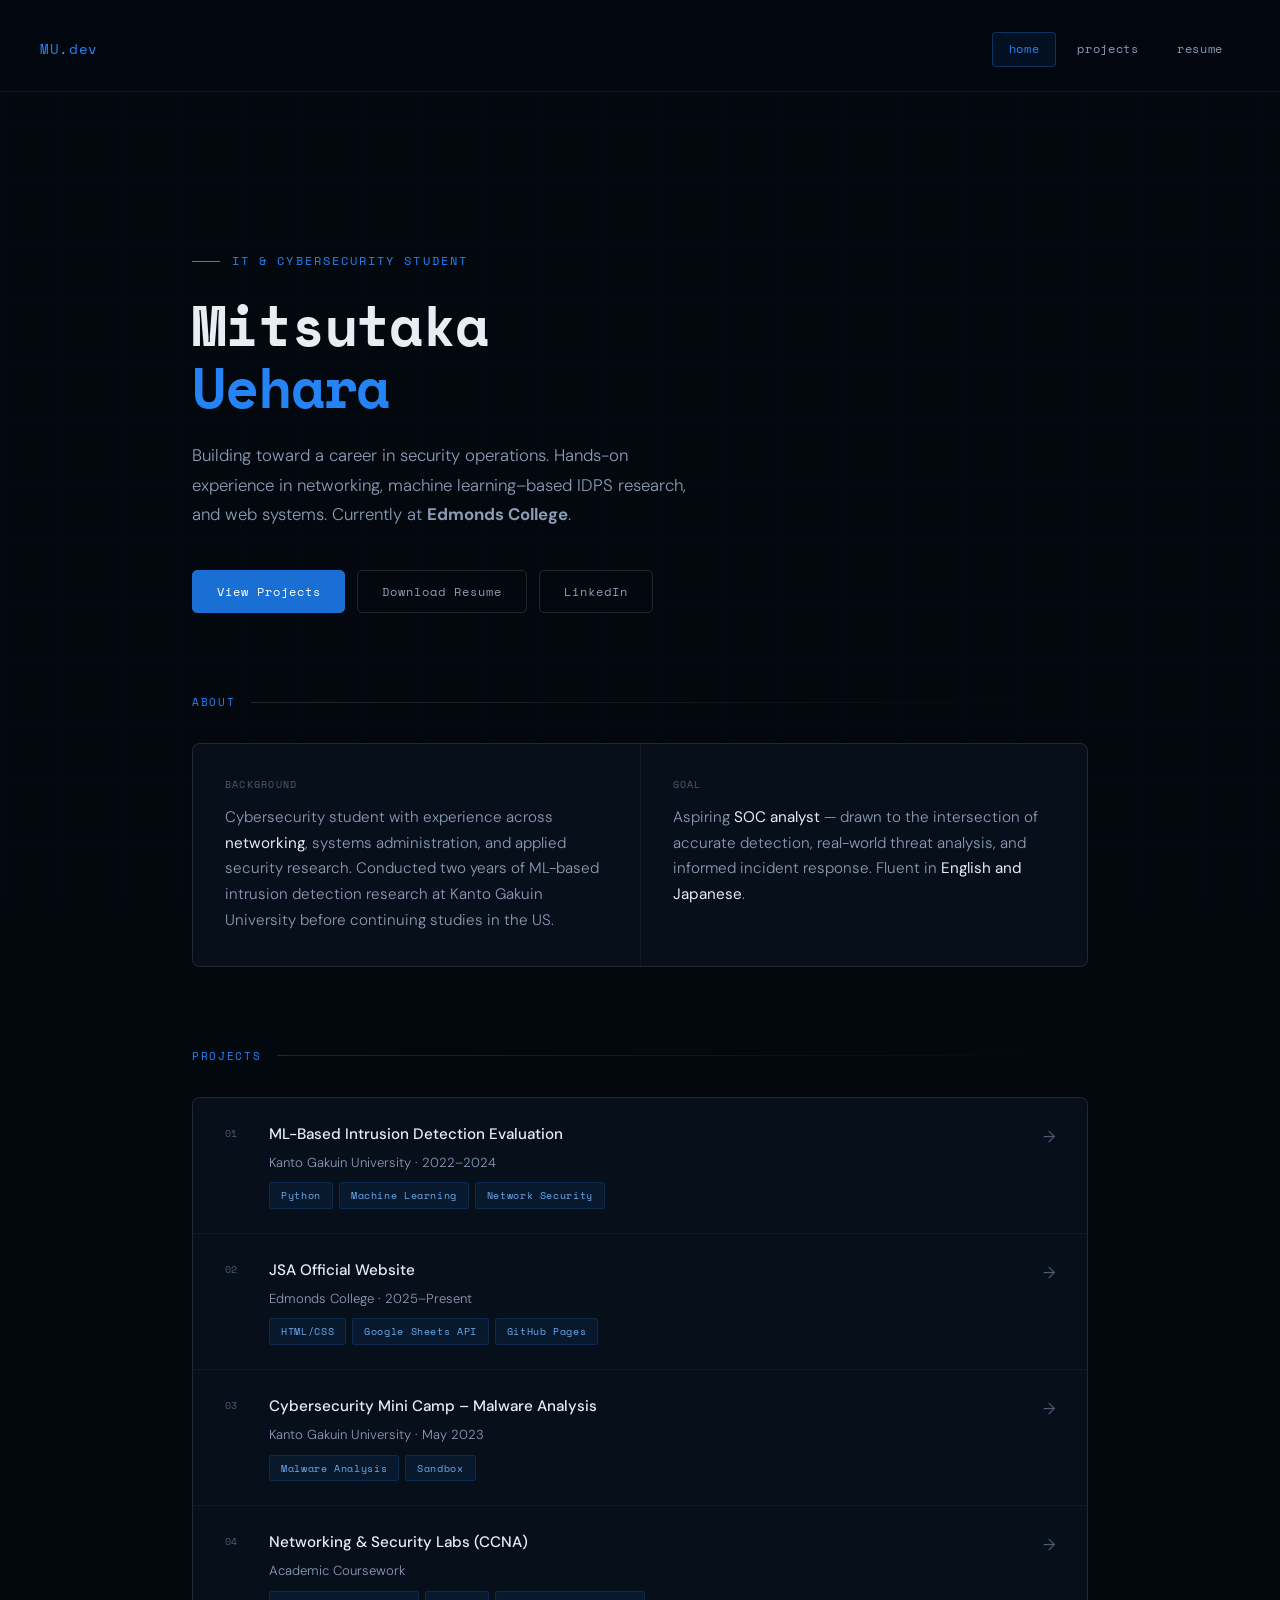
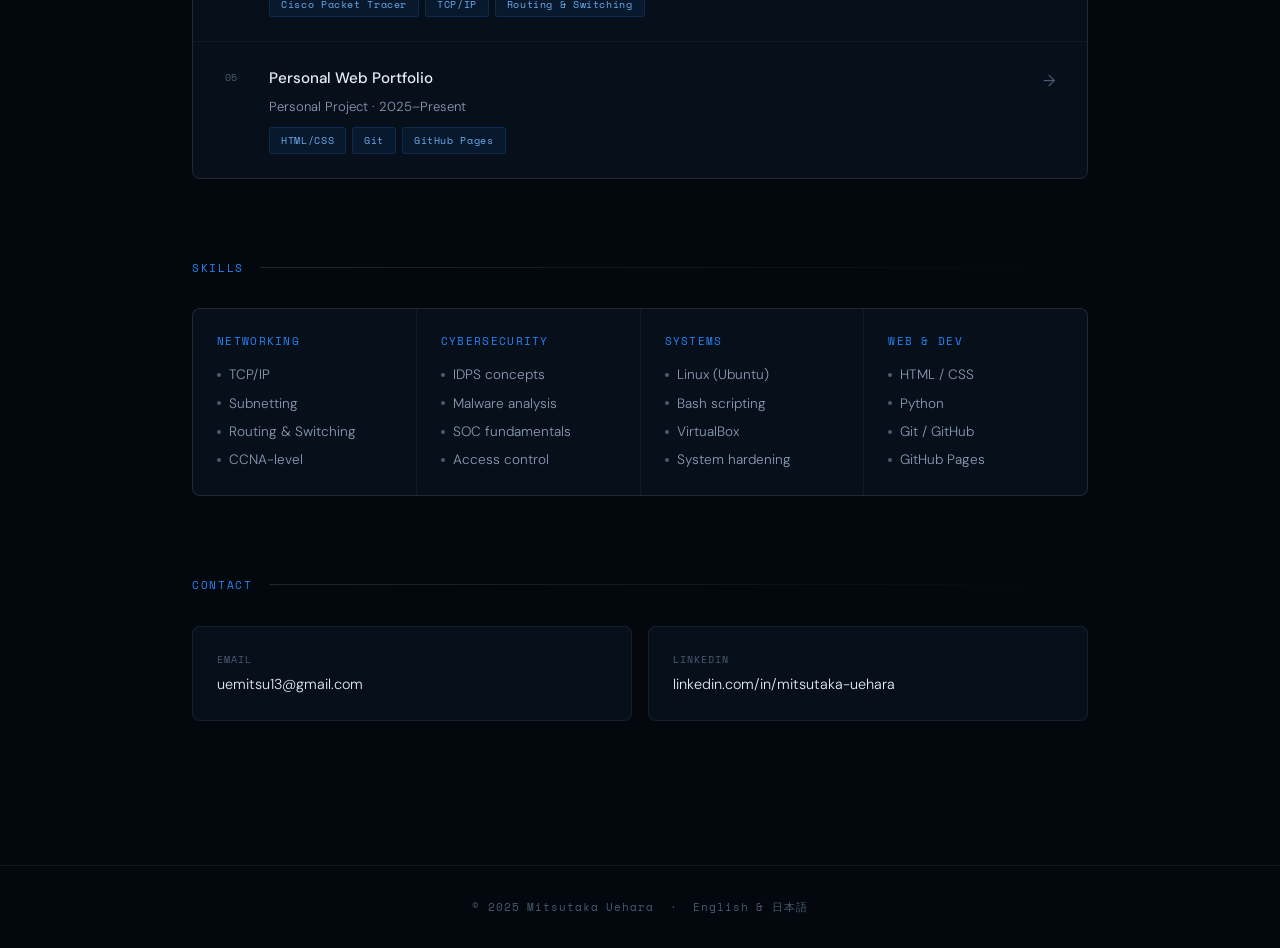
==== index.html @ cb99c844 "Update index.html" ====
<!DOCTYPE html>
<html lang="en">
<head>
  <meta charset="UTF-8" />
  <meta name="viewport" content="width=device-width, initial-scale=1.0" />
  <title>Mitsutaka Uehara | IT & Cybersecurity</title>
  <link rel="stylesheet" href="style.css">
  <style>
    /* ── HERO ── */
    .hero {
      padding: 6rem 0 5rem;
      position: relative;
    }

    .hero-eyebrow {
      font-family: var(--font-mono);
      font-size: 0.72rem;
      color: var(--blue-2);
      letter-spacing: 0.18em;
      text-transform: uppercase;
      margin-bottom: 1.5rem;
      display: flex;
      align-items: center;
      gap: 0.75rem;
    }

    .hero-eyebrow::before {
      content: '';
      display: inline-block;
      width: 28px;
      height: 1px;
      background: var(--blue-2);
    }

    .hero h1 {
      font-family: var(--font-mono);
      font-size: clamp(2.2rem, 5vw, 3.5rem);
      font-weight: 700;
      line-height: 1.1;
      letter-spacing: -0.02em;
      margin-bottom: 1.5rem;
      color: var(--text);
    }

    .hero h1 .accent {
      color: var(--blue-2);
    }

    .hero-desc {
      font-size: 1.05rem;
      font-weight: 300;
      color: var(--text-2);
      max-width: 520px;
      line-height: 1.75;
      margin-bottom: 2.5rem;
    }

    .hero-actions {
      display: flex;
      gap: 0.75rem;
      flex-wrap: wrap;
    }

    .btn {
      display: inline-flex;
      align-items: center;
      gap: 0.5rem;
      padding: 0.7rem 1.5rem;
      border-radius: 5px;
      font-family: var(--font-mono);
      font-size: 0.75rem;
      letter-spacing: 0.08em;
      text-decoration: none;
      transition: all 0.2s;
      cursor: pointer;
    }

    .btn-primary {
      background: var(--blue);
      color: #fff;
      border: 1px solid var(--blue);
    }

    .btn-primary:hover {
      background: var(--blue-2);
      border-color: var(--blue-2);
      color: #fff;
      box-shadow: 0 0 20px var(--blue-glow);
    }

    .btn-outline {
      background: transparent;
      color: var(--text-2);
      border: 1px solid var(--border-2);
    }

    .btn-outline:hover {
      color: var(--text);
      border-color: rgba(255,255,255,0.25);
    }

    /* ── ABOUT ── */
    .about-section {
      margin-bottom: 5rem;
    }

    .about-grid {
      display: grid;
      grid-template-columns: 1fr 1fr;
      gap: 1px;
      background: var(--border);
      border: 1px solid var(--border);
      border-radius: 8px;
      overflow: hidden;
    }

    .about-block {
      background: var(--navy-2);
      padding: 2rem;
    }

    .about-block-label {
      font-family: var(--font-mono);
      font-size: 0.65rem;
      color: var(--text-3);
      letter-spacing: 0.12em;
      text-transform: uppercase;
      margin-bottom: 0.75rem;
    }

    .about-block p {
      font-size: 0.95rem;
      color: var(--text-2);
      line-height: 1.7;
      font-weight: 300;
    }

    .about-block p strong {
      color: var(--text);
      font-weight: 400;
    }

    /* ── PROJECTS ── */
    .projects-section {
      margin-bottom: 5rem;
    }

    .proj-grid {
      display: flex;
      flex-direction: column;
      gap: 1px;
      background: var(--border);
      border: 1px solid var(--border);
      border-radius: 8px;
      overflow: hidden;
    }

    .proj-item {
      display: grid;
      grid-template-columns: auto 1fr auto;
      align-items: start;
      gap: 1.5rem;
      background: var(--navy-2);
      padding: 1.5rem 2rem;
      text-decoration: none;
      transition: background 0.2s;
    }

    .proj-item:hover {
      background: var(--navy-3);
    }

    .proj-num {
      font-family: var(--font-mono);
      font-size: 0.65rem;
      color: var(--text-3);
      padding-top: 3px;
      min-width: 20px;
    }

    .proj-content {}

    .proj-name {
      font-size: 0.95rem;
      font-weight: 500;
      color: var(--text);
      margin-bottom: 0.35rem;
    }

    .proj-sub {
      font-size: 0.82rem;
      color: var(--text-2);
      font-weight: 300;
    }

    .proj-arrow {
      color: var(--text-3);
      font-size: 1rem;
      padding-top: 2px;
      transition: color 0.2s, transform 0.2s;
    }

    .proj-item:hover .proj-arrow {
      color: var(--blue-2);
      transform: translateX(3px);
    }

    .proj-tags {
      display: flex;
      flex-wrap: wrap;
      gap: 0.35rem;
      margin-top: 0.6rem;
    }

    /* ── SKILLS ── */
    .skills-section {
      margin-bottom: 5rem;
    }

    .skills-grid {
      display: grid;
      grid-template-columns: repeat(auto-fit, minmax(200px, 1fr));
      gap: 1px;
      background: var(--border);
      border: 1px solid var(--border);
      border-radius: 8px;
      overflow: hidden;
    }

    .skill-block {
      background: var(--navy-2);
      padding: 1.5rem;
    }

    .skill-block-title {
      font-family: var(--font-mono);
      font-size: 0.68rem;
      color: var(--blue-2);
      letter-spacing: 0.12em;
      text-transform: uppercase;
      margin-bottom: 0.85rem;
    }

    .skill-list {
      list-style: none;
      display: flex;
      flex-direction: column;
      gap: 0.4rem;
    }

    .skill-list li {
      font-size: 0.85rem;
      color: var(--text-2);
      font-weight: 300;
      display: flex;
      align-items: center;
      gap: 0.5rem;
    }

    .skill-list li::before {
      content: '';
      width: 4px;
      height: 4px;
      border-radius: 50%;
      background: var(--text-3);
      flex-shrink: 0;
    }

    /* ── CONTACT ── */
    .contact-section {
      margin-bottom: 3rem;
    }

    .contact-grid {
      display: grid;
      grid-template-columns: 1fr 1fr;
      gap: 1rem;
    }

    .contact-card {
      background: var(--navy-2);
      border: 1px solid var(--border);
      border-radius: 8px;
      padding: 1.5rem;
      text-decoration: none;
      display: flex;
      flex-direction: column;
      gap: 0.35rem;
      transition: border-color 0.2s, background 0.2s;
    }

    .contact-card:hover {
      border-color: rgba(36,131,245,0.3);
      background: var(--navy-3);
    }

    .contact-card-label {
      font-family: var(--font-mono);
      font-size: 0.65rem;
      color: var(--text-3);
      letter-spacing: 0.1em;
      text-transform: uppercase;
    }

    .contact-card-value {
      font-size: 0.9rem;
      color: var(--text);
      font-weight: 300;
    }

    /* ── RESPONSIVE ── */
    @media (max-width: 640px) {
      header {
        padding: 1.25rem 1.25rem;
      }
      nav a {
        padding: 0.4rem 0.6rem;
      }
      main {
        padding: 3rem 1.25rem 5rem;
      }
      .about-grid {
        grid-template-columns: 1fr;
      }
      .contact-grid {
        grid-template-columns: 1fr;
      }
      .hero h1 {
        font-size: 2rem;
      }
    }
  </style>
</head>
<body>

<header>
  <div class="header-logo">MU<span>.</span>dev</div>
  <nav>
    <a href="/" class="active">home</a>
    <a href="/portfolio/">projects</a>
    <a href="Mitsutaka_Uehara_resume.pdf" target="_blank">resume</a>
  </nav>
</header>

<main>

  <!-- HERO -->
  <section class="hero">
    <div class="hero-eyebrow">IT &amp; Cybersecurity Student</div>
    <h1>Mitsutaka<br><span class="accent">Uehara</span></h1>
    <p class="hero-desc">
      Building toward a career in security operations. Hands-on experience
      in networking, machine learning–based IDPS research, and web systems.
      Currently at <strong>Edmonds College</strong>.
    </p>
    <div class="hero-actions">
      <a class="btn btn-primary" href="/portfolio/">View Projects</a>
      <a class="btn btn-outline" href="Mitsutaka_Uehara_resume.pdf" target="_blank">Download Resume</a>
      <a class="btn btn-outline" href="https://www.linkedin.com/in/mitsutaka-uehara" target="_blank">LinkedIn</a>
    </div>
  </section>

  <!-- ABOUT -->
  <section class="about-section">
    <div class="section-header">
      <h2>About</h2>
    </div>
    <div class="about-grid">
      <div class="about-block">
        <div class="about-block-label">Background</div>
        <p>
          Cybersecurity student with experience across <strong>networking</strong>,
          systems administration, and applied security research. Conducted two years
          of ML-based intrusion detection research at Kanto Gakuin University before
          continuing studies in the US.
        </p>
      </div>
      <div class="about-block">
        <div class="about-block-label">Goal</div>
        <p>
          Aspiring <strong>SOC analyst</strong> — drawn to the intersection of accurate
          detection, real-world threat analysis, and informed incident response.
          Fluent in <strong>English and Japanese</strong>.
        </p>
      </div>
    </div>
  </section>

  <!-- PROJECTS -->
  <section class="projects-section">
    <div class="section-header">
      <h2>Projects</h2>
    </div>
    <div class="proj-grid">
      <a class="proj-item" href="/portfolio/#idps">
        <span class="proj-num">01</span>
        <div class="proj-content">
          <div class="proj-name">ML-Based Intrusion Detection Evaluation</div>
          <div class="proj-sub">Kanto Gakuin University · 2022–2024</div>
          <div class="proj-tags">
            <span class="tag">Python</span>
            <span class="tag">Machine Learning</span>
            <span class="tag">Network Security</span>
          </div>
        </div>
        <span class="proj-arrow">→</span>
      </a>
      <a class="proj-item" href="/portfolio/#jsa">
        <span class="proj-num">02</span>
        <div class="proj-content">
          <div class="proj-name">JSA Official Website</div>
          <div class="proj-sub">Edmonds College · 2025–Present</div>
          <div class="proj-tags">
            <span class="tag">HTML/CSS</span>
            <span class="tag">Google Sheets API</span>
            <span class="tag">GitHub Pages</span>
          </div>
        </div>
        <span class="proj-arrow">→</span>
      </a>
      <a class="proj-item" href="/portfolio/#malware">
        <span class="proj-num">03</span>
        <div class="proj-content">
          <div class="proj-name">Cybersecurity Mini Camp – Malware Analysis</div>
          <div class="proj-sub">Kanto Gakuin University · May 2023</div>
          <div class="proj-tags">
            <span class="tag">Malware Analysis</span>
            <span class="tag">Sandbox</span>
          </div>
        </div>
        <span class="proj-arrow">→</span>
      </a>
      <a class="proj-item" href="/portfolio/#ccna">
        <span class="proj-num">04</span>
        <div class="proj-content">
          <div class="proj-name">Networking & Security Labs (CCNA)</div>
          <div class="proj-sub">Academic Coursework</div>
          <div class="proj-tags">
            <span class="tag">Cisco Packet Tracer</span>
            <span class="tag">TCP/IP</span>
            <span class="tag">Routing & Switching</span>
          </div>
        </div>
        <span class="proj-arrow">→</span>
      </a>
      <a class="proj-item" href="/portfolio/#portfolio">
        <span class="proj-num">05</span>
        <div class="proj-content">
          <div class="proj-name">Personal Web Portfolio</div>
          <div class="proj-sub">Personal Project · 2025–Present</div>
          <div class="proj-tags">
            <span class="tag">HTML/CSS</span>
            <span class="tag">Git</span>
            <span class="tag">GitHub Pages</span>
          </div>
        </div>
        <span class="proj-arrow">→</span>
      </a>
    </div>
  </section>

  <!-- SKILLS -->
  <section class="skills-section">
    <div class="section-header">
      <h2>Skills</h2>
    </div>
    <div class="skills-grid">
      <div class="skill-block">
        <div class="skill-block-title">Networking</div>
        <ul class="skill-list">
          <li>TCP/IP</li>
          <li>Subnetting</li>
          <li>Routing & Switching</li>
          <li>CCNA-level</li>
        </ul>
      </div>
      <div class="skill-block">
        <div class="skill-block-title">Cybersecurity</div>
        <ul class="skill-list">
          <li>IDPS concepts</li>
          <li>Malware analysis</li>
          <li>SOC fundamentals</li>
          <li>Access control</li>
        </ul>
      </div>
      <div class="skill-block">
        <div class="skill-block-title">Systems</div>
        <ul class="skill-list">
          <li>Linux (Ubuntu)</li>
          <li>Bash scripting</li>
          <li>VirtualBox</li>
          <li>System hardening</li>
        </ul>
      </div>
      <div class="skill-block">
        <div class="skill-block-title">Web & Dev</div>
        <ul class="skill-list">
          <li>HTML / CSS</li>
          <li>Python</li>
          <li>Git / GitHub</li>
          <li>GitHub Pages</li>
        </ul>
      </div>
    </div>
  </section>

  <!-- CONTACT -->
  <section class="contact-section">
    <div class="section-header">
      <h2>Contact</h2>
    </div>
    <div class="contact-grid">
      <a class="contact-card" href="mailto:uemitsu13@gmail.com">
        <span class="contact-card-label">Email</span>
        <span class="contact-card-value">uemitsu13@gmail.com</span>
      </a>
      <a class="contact-card" href="https://www.linkedin.com/in/mitsutaka-uehara" target="_blank">
        <span class="contact-card-label">LinkedIn</span>
        <span class="contact-card-value">linkedin.com/in/mitsutaka-uehara</span>
      </a>
    </div>
  </section>

</main>

<footer>
  <p>© 2025 Mitsutaka Uehara &nbsp;·&nbsp; English &amp; 日本語</p>
</footer>

</body>
</html>
---- style.css ----
@import url('https://fonts.googleapis.com/css2?family=Space+Mono:ital,wght@0,400;0,700;1,400&family=DM+Sans:ital,opsz,wght@0,9..40,300;0,9..40,400;0,9..40,500;1,9..40,300&display=swap');

*, *::before, *::after {
  box-sizing: border-box;
  margin: 0;
  padding: 0;
}

:root {
  --navy:    #03080F;
  --navy-2:  #070F1A;
  --navy-3:  #0C1724;
  --blue:    #1A6FD4;
  --blue-2:  #2483F5;
  --blue-glow: rgba(26, 111, 212, 0.25);
  --cyan:    #00C7FF;
  --text:    #E8EDF4;
  --text-2:  #8B9CB5;
  --text-3:  #4A5A70;
  --border:  rgba(255,255,255,0.07);
  --border-2:rgba(255,255,255,0.12);
  --font-mono: 'Space Mono', monospace;
  --font-body: 'DM Sans', sans-serif;
}

html {
  scroll-behavior: smooth;
}

body {
  font-family: var(--font-body);
  background-color: var(--navy);
  color: var(--text);
  line-height: 1.6;
  min-height: 100vh;
  overflow-x: hidden;
}

/* Grid overlay */
body::before {
  content: '';
  position: fixed;
  inset: 0;
  background-image:
    linear-gradient(rgba(26,111,212,0.03) 1px, transparent 1px),
    linear-gradient(90deg, rgba(26,111,212,0.03) 1px, transparent 1px);
  background-size: 60px 60px;
  pointer-events: none;
  z-index: 0;
}

/* ──────────────── HEADER ──────────────── */

header {
  position: relative;
  z-index: 1;
  padding: 2rem 2.5rem 1.5rem;
  display: flex;
  align-items: center;
  justify-content: space-between;
  border-bottom: 1px solid var(--border);
  background: rgba(3,8,15,0.8);
  backdrop-filter: blur(12px);
  -webkit-backdrop-filter: blur(12px);
  position: sticky;
  top: 0;
}

.header-logo {
  font-family: var(--font-mono);
  font-size: 0.85rem;
  color: var(--blue-2);
  letter-spacing: 0.05em;
}

.header-logo span {
  color: var(--text-2);
}

nav {
  display: flex;
  gap: 0.25rem;
}

nav a {
  font-family: var(--font-mono);
  font-size: 0.72rem;
  color: var(--text-2);
  text-decoration: none;
  padding: 0.45rem 1rem;
  border-radius: 4px;
  border: 1px solid transparent;
  letter-spacing: 0.06em;
  transition: all 0.2s;
}

nav a:hover {
  color: var(--text);
  border-color: var(--border-2);
  background: rgba(255,255,255,0.04);
}

nav a.active {
  color: var(--blue-2);
  border-color: rgba(36,131,245,0.3);
  background: rgba(36,131,245,0.08);
}

/* ──────────────── MAIN ──────────────── */

main {
  position: relative;
  z-index: 1;
  max-width: 960px;
  margin: 0 auto;
  padding: 4rem 2rem 6rem;
}

/* ──────────────── SECTION HEADERS ──────────────── */

.section-header {
  display: flex;
  align-items: center;
  gap: 1rem;
  margin-bottom: 2rem;
}

.section-header h2 {
  font-family: var(--font-mono);
  font-size: 0.7rem;
  font-weight: 400;
  color: var(--blue-2);
  letter-spacing: 0.15em;
  text-transform: uppercase;
}

.section-header::after {
  content: '';
  flex: 1;
  height: 1px;
  background: linear-gradient(90deg, var(--border-2), transparent);
}

/* ──────────────── CARDS ──────────────── */

.card {
  background: var(--navy-2);
  border: 1px solid var(--border);
  border-radius: 8px;
  padding: 1.75rem;
  transition: border-color 0.25s, background 0.25s;
}

.card:hover {
  border-color: var(--border-2);
  background: var(--navy-3);
}

/* ──────────────── TAGS / BADGES ──────────────── */

.tags {
  display: flex;
  flex-wrap: wrap;
  gap: 0.4rem;
  margin-top: 1rem;
}

.tag {
  font-family: var(--font-mono);
  font-size: 0.65rem;
  letter-spacing: 0.06em;
  padding: 0.25rem 0.7rem;
  border-radius: 3px;
  background: rgba(26,111,212,0.1);
  border: 1px solid rgba(26,111,212,0.2);
  color: #6AACEE;
}

/* ──────────────── LINKS ──────────────── */

a {
  color: var(--blue-2);
  text-decoration: none;
  transition: color 0.2s;
}

a:hover {
  color: var(--cyan);
}

/* ──────────────── FOOTER ──────────────── */

footer {
  position: relative;
  z-index: 1;
  text-align: center;
  padding: 2rem;
  border-top: 1px solid var(--border);
  font-family: var(--font-mono);
  font-size: 0.7rem;
  color: var(--text-3);
  letter-spacing: 0.08em;
}
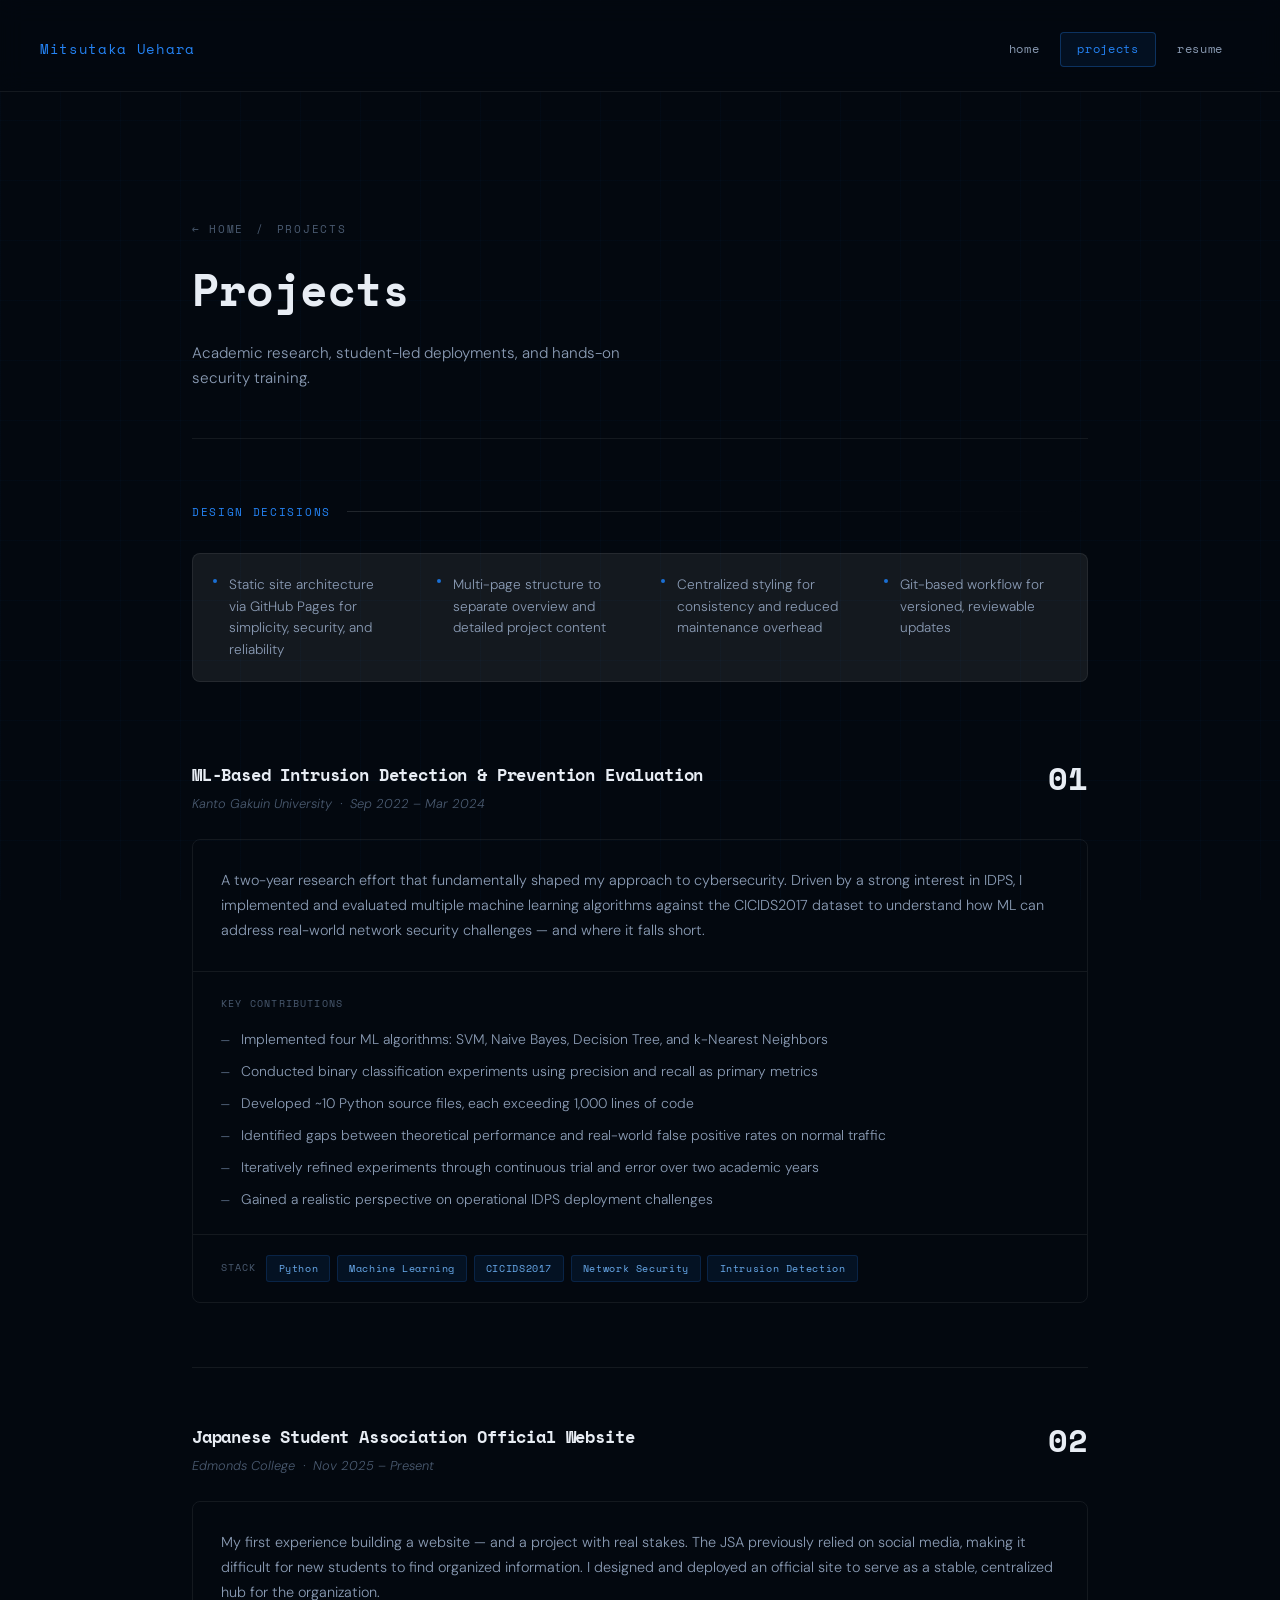
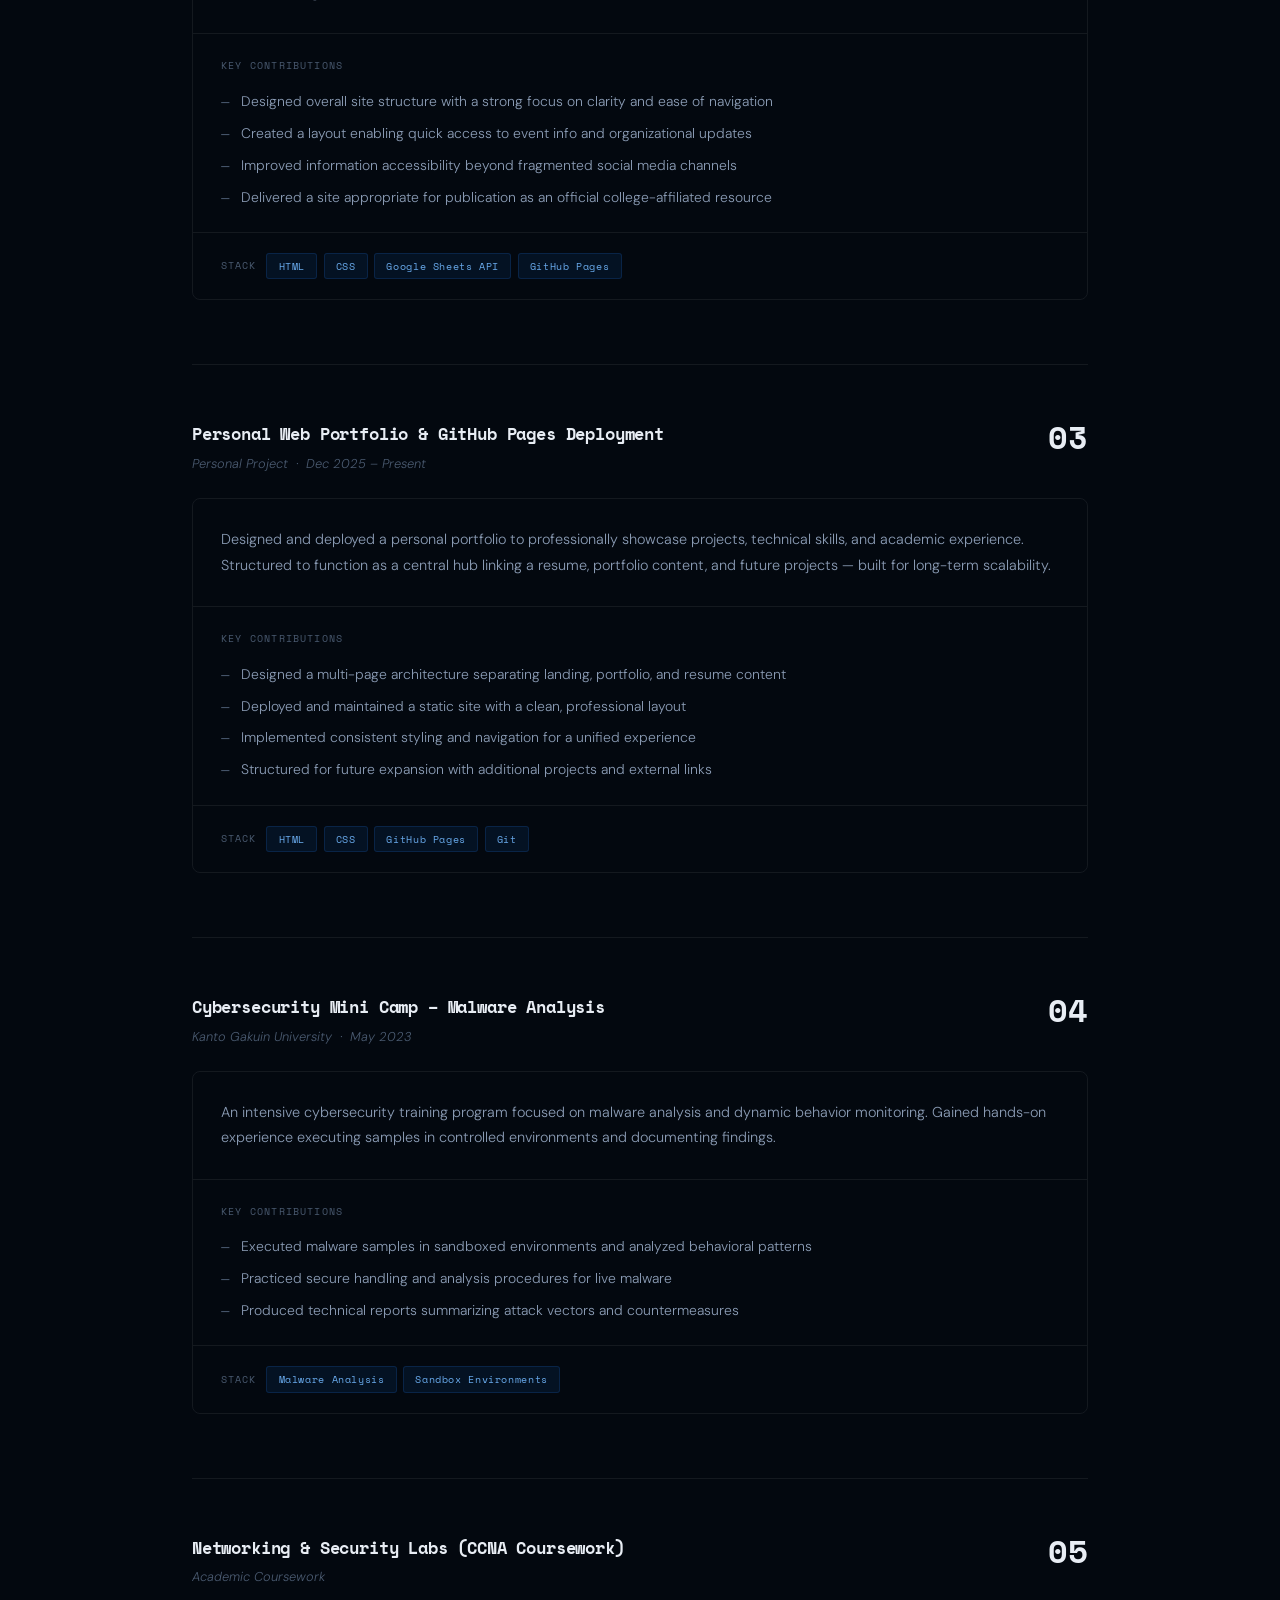
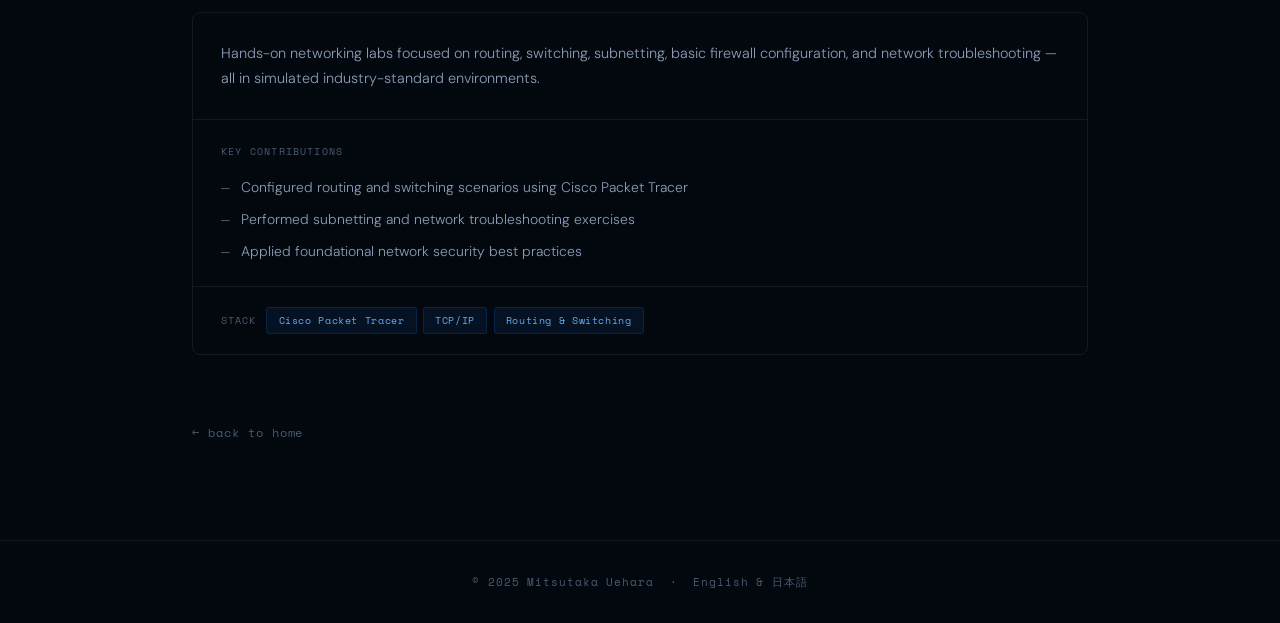
==== commit 3e34c678: "Update index.html for project and styling changes" ====
--- a/index.html
+++ b/index.html
@@ -3,221 +3,39 @@
 <head>
   <meta charset="UTF-8" />
   <meta name="viewport" content="width=device-width, initial-scale=1.0" />
-  <title>Mitsutaka Uehara | IT & Cybersecurity</title>
+  <title>Projects | Mitsutaka Uehara</title>
   <link rel="stylesheet" href="style.css">
   <style>
-    /* ── HERO ── */
-    .hero {
-      padding: 6rem 0 5rem;
-      position: relative;
-    }
-
-    .hero-eyebrow {
-      font-family: var(--font-mono);
-      font-size: 0.72rem;
-      color: var(--blue-2);
-      letter-spacing: 0.18em;
+    .page-header {
+      padding: 4rem 0 3rem;
+      border-bottom: 1px solid var(--border);
+      margin-bottom: 4rem;
+    }
+    .page-header-eyebrow {
+      font-family: var(--font-mono);
+      font-size: 0.7rem;
+      color: var(--text-3);
+      letter-spacing: 0.15em;
       text-transform: uppercase;
-      margin-bottom: 1.5rem;
+      margin-bottom: 1rem;
       display: flex;
       align-items: center;
       gap: 0.75rem;
     }
-
-    .hero-eyebrow::before {
-      content: '';
-      display: inline-block;
-      width: 28px;
-      height: 1px;
-      background: var(--blue-2);
-    }
-
-    .hero h1 {
-      font-family: var(--font-mono);
-      font-size: clamp(2.2rem, 5vw, 3.5rem);
+    .page-header-eyebrow a { color: var(--text-3); text-decoration: none; transition: color 0.2s; }
+    .page-header-eyebrow a:hover { color: var(--blue); }
+    .page-header h1 {
+      font-family: var(--font-mono);
+      font-size: clamp(1.8rem, 4vw, 2.8rem);
       font-weight: 700;
-      line-height: 1.1;
+      color: var(--text);
       letter-spacing: -0.02em;
-      margin-bottom: 1.5rem;
-      color: var(--text);
-    }
-
-    .hero h1 .accent {
-      color: var(--blue-2);
-    }
-
-    .hero-desc {
-      font-size: 1.05rem;
-      font-weight: 300;
-      color: var(--text-2);
-      max-width: 520px;
-      line-height: 1.75;
-      margin-bottom: 2.5rem;
-    }
-
-    .hero-actions {
-      display: flex;
-      gap: 0.75rem;
-      flex-wrap: wrap;
-    }
-
-    .btn {
-      display: inline-flex;
-      align-items: center;
-      gap: 0.5rem;
-      padding: 0.7rem 1.5rem;
-      border-radius: 5px;
-      font-family: var(--font-mono);
-      font-size: 0.75rem;
-      letter-spacing: 0.08em;
-      text-decoration: none;
-      transition: all 0.2s;
-      cursor: pointer;
-    }
-
-    .btn-primary {
-      background: var(--blue);
-      color: #fff;
-      border: 1px solid var(--blue);
-    }
-
-    .btn-primary:hover {
-      background: var(--blue-2);
-      border-color: var(--blue-2);
-      color: #fff;
-      box-shadow: 0 0 20px var(--blue-glow);
-    }
-
-    .btn-outline {
-      background: transparent;
-      color: var(--text-2);
-      border: 1px solid var(--border-2);
-    }
-
-    .btn-outline:hover {
-      color: var(--text);
-      border-color: rgba(255,255,255,0.25);
-    }
-
-    /* ── ABOUT ── */
-    .about-section {
-      margin-bottom: 5rem;
-    }
-
-    .about-grid {
-      display: grid;
-      grid-template-columns: 1fr 1fr;
-      gap: 1px;
-      background: var(--border);
-      border: 1px solid var(--border);
-      border-radius: 8px;
-      overflow: hidden;
-    }
-
-    .about-block {
-      background: var(--navy-2);
-      padding: 2rem;
-    }
-
-    .about-block-label {
-      font-family: var(--font-mono);
-      font-size: 0.65rem;
-      color: var(--text-3);
-      letter-spacing: 0.12em;
-      text-transform: uppercase;
-      margin-bottom: 0.75rem;
-    }
-
-    .about-block p {
-      font-size: 0.95rem;
-      color: var(--text-2);
-      line-height: 1.7;
-      font-weight: 300;
-    }
-
-    .about-block p strong {
-      color: var(--text);
-      font-weight: 400;
-    }
-
-    /* ── PROJECTS ── */
-    .projects-section {
-      margin-bottom: 5rem;
-    }
-
-    .proj-grid {
-      display: flex;
-      flex-direction: column;
-      gap: 1px;
-      background: var(--border);
-      border: 1px solid var(--border);
-      border-radius: 8px;
-      overflow: hidden;
-    }
-
-    .proj-item {
-      display: grid;
-      grid-template-columns: auto 1fr auto;
-      align-items: start;
-      gap: 1.5rem;
-      background: var(--navy-2);
-      padding: 1.5rem 2rem;
-      text-decoration: none;
-      transition: background 0.2s;
-    }
-
-    .proj-item:hover {
-      background: var(--navy-3);
-    }
-
-    .proj-num {
-      font-family: var(--font-mono);
-      font-size: 0.65rem;
-      color: var(--text-3);
-      padding-top: 3px;
-      min-width: 20px;
-    }
-
-    .proj-content {}
-
-    .proj-name {
-      font-size: 0.95rem;
-      font-weight: 500;
-      color: var(--text);
-      margin-bottom: 0.35rem;
-    }
-
-    .proj-sub {
-      font-size: 0.82rem;
-      color: var(--text-2);
-      font-weight: 300;
-    }
-
-    .proj-arrow {
-      color: var(--text-3);
-      font-size: 1rem;
-      padding-top: 2px;
-      transition: color 0.2s, transform 0.2s;
-    }
-
-    .proj-item:hover .proj-arrow {
-      color: var(--blue-2);
-      transform: translateX(3px);
-    }
-
-    .proj-tags {
-      display: flex;
-      flex-wrap: wrap;
-      gap: 0.35rem;
-      margin-top: 0.6rem;
-    }
-
-    /* ── SKILLS ── */
-    .skills-section {
-      margin-bottom: 5rem;
-    }
-
-    .skills-grid {
+      margin-bottom: 1rem;
+    }
+    .page-header p { font-size: 0.95rem; color: var(--text-2); font-weight: 300; max-width: 480px; }
+
+    .decisions-section { margin-bottom: 5rem; }
+    .decisions-list {
       display: grid;
       grid-template-columns: repeat(auto-fit, minmax(200px, 1fr));
       gap: 1px;
@@ -226,300 +44,330 @@
       border-radius: 8px;
       overflow: hidden;
     }
-
-    .skill-block {
-      background: var(--navy-2);
-      padding: 1.5rem;
-    }
-
-    .skill-block-title {
-      font-family: var(--font-mono);
-      font-size: 0.68rem;
-      color: var(--blue-2);
-      letter-spacing: 0.12em;
-      text-transform: uppercase;
-      margin-bottom: 0.85rem;
-    }
-
-    .skill-list {
-      list-style: none;
-      display: flex;
-      flex-direction: column;
-      gap: 0.4rem;
-    }
-
-    .skill-list li {
+    .decision-item {
+      background: var(--white);
+      padding: 1.25rem 1.5rem 1.25rem 2.25rem;
       font-size: 0.85rem;
       color: var(--text-2);
       font-weight: 300;
+      line-height: 1.6;
+      position: relative;
+    }
+    .decision-item::before {
+      content: '';
+      position: absolute;
+      left: 1.25rem; top: 1.55rem;
+      width: 4px; height: 4px;
+      border-radius: 50%;
+      background: var(--blue);
+    }
+
+    .project-entry { margin-bottom: 4rem; scroll-margin-top: 80px; }
+    .proj-entry-header {
+      display: grid;
+      grid-template-columns: 1fr auto;
+      align-items: start;
+      gap: 1rem;
+      margin-bottom: 1.5rem;
+    }
+    .proj-entry-title {
+      font-family: var(--font-mono);
+      font-size: 1.05rem;
+      font-weight: 700;
+      color: var(--text);
+      margin-bottom: 0.35rem;
+      letter-spacing: -0.01em;
+    }
+    .proj-entry-meta { font-size: 0.8rem; color: var(--text-3); font-weight: 300; font-style: italic; }
+    .proj-entry-num {
+      font-family: var(--font-mono);
+      font-size: 2rem;
+      font-weight: 700;
+      color: var(--bg-2);
+      line-height: 1;
+      user-select: none;
+    }
+    .proj-entry-body {
+      background: var(--white);
+      border: 1px solid var(--border);
+      border-radius: 8px;
+      overflow: hidden;
+    }
+    .proj-entry-intro {
+      padding: 1.75rem;
+      border-bottom: 1px solid var(--border);
+    }
+    .proj-entry-intro p { font-size: 0.9rem; color: var(--text-2); font-weight: 300; line-height: 1.75; }
+    .proj-highlights {
+      padding: 1.5rem 1.75rem;
+      border-bottom: 1px solid var(--border);
+    }
+    .proj-highlights-label {
+      font-family: var(--font-mono);
+      font-size: 0.62rem;
+      color: var(--text-3);
+      letter-spacing: 0.12em;
+      text-transform: uppercase;
+      margin-bottom: 1rem;
+    }
+    .highlights-list { list-style: none; display: flex; flex-direction: column; gap: 0.6rem; }
+    .highlights-list li {
+      font-size: 0.87rem;
+      color: var(--text-2);
+      font-weight: 300;
+      line-height: 1.6;
+      padding-left: 1.25rem;
+      position: relative;
+    }
+    .highlights-list li::before {
+      content: '—';
+      position: absolute;
+      left: 0;
+      color: var(--text-3);
+      font-family: var(--font-mono);
+    }
+    .proj-footer {
+      padding: 1.25rem 1.75rem;
       display: flex;
       align-items: center;
-      gap: 0.5rem;
-    }
-
-    .skill-list li::before {
-      content: '';
-      width: 4px;
-      height: 4px;
-      border-radius: 50%;
-      background: var(--text-3);
-      flex-shrink: 0;
-    }
-
-    /* ── CONTACT ── */
-    .contact-section {
-      margin-bottom: 3rem;
-    }
-
-    .contact-grid {
-      display: grid;
-      grid-template-columns: 1fr 1fr;
-      gap: 1rem;
-    }
-
-    .contact-card {
-      background: var(--navy-2);
-      border: 1px solid var(--border);
-      border-radius: 8px;
-      padding: 1.5rem;
-      text-decoration: none;
-      display: flex;
-      flex-direction: column;
-      gap: 0.35rem;
-      transition: border-color 0.2s, background 0.2s;
-    }
-
-    .contact-card:hover {
-      border-color: rgba(36,131,245,0.3);
-      background: var(--navy-3);
-    }
-
-    .contact-card-label {
-      font-family: var(--font-mono);
-      font-size: 0.65rem;
+      flex-wrap: wrap;
+      gap: 0.75rem;
+    }
+    .proj-footer-label {
+      font-family: var(--font-mono);
+      font-size: 0.62rem;
       color: var(--text-3);
       letter-spacing: 0.1em;
       text-transform: uppercase;
-    }
-
-    .contact-card-value {
-      font-size: 0.9rem;
-      color: var(--text);
-      font-weight: 300;
-    }
-
-    /* ── RESPONSIVE ── */
+      margin-right: 0.25rem;
+    }
+    .proj-footer-tech { display: flex; flex-wrap: wrap; gap: 0.4rem; align-items: center; }
+    .divider { border: none; border-top: 1px solid var(--border); margin: 3.5rem 0; }
+    .back-link {
+      font-family: var(--font-mono);
+      font-size: 0.75rem;
+      color: var(--text-3);
+      text-decoration: none;
+      letter-spacing: 0.08em;
+      transition: color 0.2s;
+    }
+    .back-link:hover { color: var(--blue); }
+
     @media (max-width: 640px) {
-      header {
-        padding: 1.25rem 1.25rem;
-      }
-      nav a {
-        padding: 0.4rem 0.6rem;
-      }
-      main {
-        padding: 3rem 1.25rem 5rem;
-      }
-      .about-grid {
-        grid-template-columns: 1fr;
-      }
-      .contact-grid {
-        grid-template-columns: 1fr;
-      }
-      .hero h1 {
-        font-size: 2rem;
-      }
+      header { padding: 1.25rem; }
+      main { padding: 3rem 1.25rem 5rem; }
+      .proj-entry-header { grid-template-columns: 1fr; }
+      .proj-entry-num { display: none; }
     }
   </style>
 </head>
 <body>
 
 <header>
-  <div class="header-logo">MU<span>.</span>dev</div>
+  <div class="header-logo">Mitsutaka Uehara</div>
   <nav>
-    <a href="/" class="active">home</a>
-    <a href="/portfolio/">projects</a>
+    <a href="/">home</a>
+    <a href="/portfolio/" class="active">projects</a>
     <a href="Mitsutaka_Uehara_resume.pdf" target="_blank">resume</a>
   </nav>
 </header>
 
 <main>
 
-  <!-- HERO -->
-  <section class="hero">
-    <div class="hero-eyebrow">IT &amp; Cybersecurity Student</div>
-    <h1>Mitsutaka<br><span class="accent">Uehara</span></h1>
-    <p class="hero-desc">
-      Building toward a career in security operations. Hands-on experience
-      in networking, machine learning–based IDPS research, and web systems.
-      Currently at <strong>Edmonds College</strong>.
-    </p>
-    <div class="hero-actions">
-      <a class="btn btn-primary" href="/portfolio/">View Projects</a>
-      <a class="btn btn-outline" href="Mitsutaka_Uehara_resume.pdf" target="_blank">Download Resume</a>
-      <a class="btn btn-outline" href="https://www.linkedin.com/in/mitsutaka-uehara" target="_blank">LinkedIn</a>
+  <div class="page-header">
+    <div class="page-header-eyebrow">
+      <a href="/">← home</a>
+      <span>/</span>
+      <span>projects</span>
+    </div>
+    <h1>Projects</h1>
+    <p>Academic research, student-led deployments, and hands-on security training.</p>
+  </div>
+
+  <section class="decisions-section">
+    <div class="section-header"><h2>Design Decisions</h2></div>
+    <div class="decisions-list">
+      <div class="decision-item">Static site architecture via GitHub Pages for simplicity, security, and reliability</div>
+      <div class="decision-item">Multi-page structure to separate overview and detailed project content</div>
+      <div class="decision-item">Centralized styling for consistency and reduced maintenance overhead</div>
+      <div class="decision-item">Git-based workflow for versioned, reviewable updates</div>
     </div>
   </section>
 
-  <!-- ABOUT -->
-  <section class="about-section">
-    <div class="section-header">
-      <h2>About</h2>
-    </div>
-    <div class="about-grid">
-      <div class="about-block">
-        <div class="about-block-label">Background</div>
-        <p>
-          Cybersecurity student with experience across <strong>networking</strong>,
-          systems administration, and applied security research. Conducted two years
-          of ML-based intrusion detection research at Kanto Gakuin University before
-          continuing studies in the US.
-        </p>
-      </div>
-      <div class="about-block">
-        <div class="about-block-label">Goal</div>
-        <p>
-          Aspiring <strong>SOC analyst</strong> — drawn to the intersection of accurate
-          detection, real-world threat analysis, and informed incident response.
-          Fluent in <strong>English and Japanese</strong>.
-        </p>
-      </div>
-    </div>
-  </section>
-
-  <!-- PROJECTS -->
-  <section class="projects-section">
-    <div class="section-header">
-      <h2>Projects</h2>
-    </div>
-    <div class="proj-grid">
-      <a class="proj-item" href="/portfolio/#idps">
-        <span class="proj-num">01</span>
-        <div class="proj-content">
-          <div class="proj-name">ML-Based Intrusion Detection Evaluation</div>
-          <div class="proj-sub">Kanto Gakuin University · 2022–2024</div>
-          <div class="proj-tags">
-            <span class="tag">Python</span>
-            <span class="tag">Machine Learning</span>
-            <span class="tag">Network Security</span>
-          </div>
-        </div>
-        <span class="proj-arrow">→</span>
-      </a>
-      <a class="proj-item" href="/portfolio/#jsa">
-        <span class="proj-num">02</span>
-        <div class="proj-content">
-          <div class="proj-name">JSA Official Website</div>
-          <div class="proj-sub">Edmonds College · 2025–Present</div>
-          <div class="proj-tags">
-            <span class="tag">HTML/CSS</span>
-            <span class="tag">Google Sheets API</span>
-            <span class="tag">GitHub Pages</span>
-          </div>
-        </div>
-        <span class="proj-arrow">→</span>
-      </a>
-      <a class="proj-item" href="/portfolio/#malware">
-        <span class="proj-num">03</span>
-        <div class="proj-content">
-          <div class="proj-name">Cybersecurity Mini Camp – Malware Analysis</div>
-          <div class="proj-sub">Kanto Gakuin University · May 2023</div>
-          <div class="proj-tags">
-            <span class="tag">Malware Analysis</span>
-            <span class="tag">Sandbox</span>
-          </div>
-        </div>
-        <span class="proj-arrow">→</span>
-      </a>
-      <a class="proj-item" href="/portfolio/#ccna">
-        <span class="proj-num">04</span>
-        <div class="proj-content">
-          <div class="proj-name">Networking & Security Labs (CCNA)</div>
-          <div class="proj-sub">Academic Coursework</div>
-          <div class="proj-tags">
-            <span class="tag">Cisco Packet Tracer</span>
-            <span class="tag">TCP/IP</span>
-            <span class="tag">Routing & Switching</span>
-          </div>
-        </div>
-        <span class="proj-arrow">→</span>
-      </a>
-      <a class="proj-item" href="/portfolio/#portfolio">
-        <span class="proj-num">05</span>
-        <div class="proj-content">
-          <div class="proj-name">Personal Web Portfolio</div>
-          <div class="proj-sub">Personal Project · 2025–Present</div>
-          <div class="proj-tags">
-            <span class="tag">HTML/CSS</span>
-            <span class="tag">Git</span>
-            <span class="tag">GitHub Pages</span>
-          </div>
-        </div>
-        <span class="proj-arrow">→</span>
-      </a>
-    </div>
-  </section>
-
-  <!-- SKILLS -->
-  <section class="skills-section">
-    <div class="section-header">
-      <h2>Skills</h2>
-    </div>
-    <div class="skills-grid">
-      <div class="skill-block">
-        <div class="skill-block-title">Networking</div>
-        <ul class="skill-list">
-          <li>TCP/IP</li>
-          <li>Subnetting</li>
-          <li>Routing & Switching</li>
-          <li>CCNA-level</li>
-        </ul>
-      </div>
-      <div class="skill-block">
-        <div class="skill-block-title">Cybersecurity</div>
-        <ul class="skill-list">
-          <li>IDPS concepts</li>
-          <li>Malware analysis</li>
-          <li>SOC fundamentals</li>
-          <li>Access control</li>
-        </ul>
-      </div>
-      <div class="skill-block">
-        <div class="skill-block-title">Systems</div>
-        <ul class="skill-list">
-          <li>Linux (Ubuntu)</li>
-          <li>Bash scripting</li>
-          <li>VirtualBox</li>
-          <li>System hardening</li>
-        </ul>
-      </div>
-      <div class="skill-block">
-        <div class="skill-block-title">Web & Dev</div>
-        <ul class="skill-list">
-          <li>HTML / CSS</li>
-          <li>Python</li>
-          <li>Git / GitHub</li>
-          <li>GitHub Pages</li>
-        </ul>
-      </div>
-    </div>
-  </section>
-
-  <!-- CONTACT -->
-  <section class="contact-section">
-    <div class="section-header">
-      <h2>Contact</h2>
-    </div>
-    <div class="contact-grid">
-      <a class="contact-card" href="mailto:uemitsu13@gmail.com">
-        <span class="contact-card-label">Email</span>
-        <span class="contact-card-value">uemitsu13@gmail.com</span>
-      </a>
-      <a class="contact-card" href="https://www.linkedin.com/in/mitsutaka-uehara" target="_blank">
-        <span class="contact-card-label">LinkedIn</span>
-        <span class="contact-card-value">linkedin.com/in/mitsutaka-uehara</span>
-      </a>
-    </div>
-  </section>
+  <article class="project-entry" id="idps">
+    <div class="proj-entry-header">
+      <div>
+        <div class="proj-entry-title">ML-Based Intrusion Detection & Prevention Evaluation</div>
+        <div class="proj-entry-meta">Kanto Gakuin University &nbsp;·&nbsp; Sep 2022 – Mar 2024</div>
+      </div>
+      <div class="proj-entry-num">01</div>
+    </div>
+    <div class="proj-entry-body">
+      <div class="proj-entry-intro">
+        <p>A two-year research effort that fundamentally shaped my approach to cybersecurity. Driven by a strong interest in IDPS, I implemented and evaluated multiple machine learning algorithms against the CICIDS2017 dataset to understand how ML can address real-world network security challenges — and where it falls short.</p>
+      </div>
+      <div class="proj-highlights">
+        <div class="proj-highlights-label">Key Contributions</div>
+        <ul class="highlights-list">
+          <li>Implemented four ML algorithms: SVM, Naive Bayes, Decision Tree, and k-Nearest Neighbors</li>
+          <li>Conducted binary classification experiments using precision and recall as primary metrics</li>
+          <li>Developed ~10 Python source files, each exceeding 1,000 lines of code</li>
+          <li>Identified gaps between theoretical performance and real-world false positive rates on normal traffic</li>
+          <li>Iteratively refined experiments through continuous trial and error over two academic years</li>
+          <li>Gained a realistic perspective on operational IDPS deployment challenges</li>
+        </ul>
+      </div>
+      <div class="proj-footer">
+        <div class="proj-footer-tech">
+          <span class="proj-footer-label">Stack</span>
+          <span class="tag">Python</span>
+          <span class="tag">Machine Learning</span>
+          <span class="tag">CICIDS2017</span>
+          <span class="tag">Network Security</span>
+          <span class="tag">Intrusion Detection</span>
+        </div>
+      </div>
+    </div>
+  </article>
+
+  <hr class="divider">
+
+  <article class="project-entry" id="jsa">
+    <div class="proj-entry-header">
+      <div>
+        <div class="proj-entry-title">Japanese Student Association Official Website</div>
+        <div class="proj-entry-meta">Edmonds College &nbsp;·&nbsp; Nov 2025 – Present</div>
+      </div>
+      <div class="proj-entry-num">02</div>
+    </div>
+    <div class="proj-entry-body">
+      <div class="proj-entry-intro">
+        <p>My first experience building a website — and a project with real stakes. The JSA previously relied on social media, making it difficult for new students to find organized information. I designed and deployed an official site to serve as a stable, centralized hub for the organization.</p>
+      </div>
+      <div class="proj-highlights">
+        <div class="proj-highlights-label">Key Contributions</div>
+        <ul class="highlights-list">
+          <li>Designed overall site structure with a strong focus on clarity and ease of navigation</li>
+          <li>Created a layout enabling quick access to event info and organizational updates</li>
+          <li>Improved information accessibility beyond fragmented social media channels</li>
+          <li>Delivered a site appropriate for publication as an official college-affiliated resource</li>
+        </ul>
+      </div>
+      <div class="proj-footer">
+        <div class="proj-footer-tech">
+          <span class="proj-footer-label">Stack</span>
+          <span class="tag">HTML</span>
+          <span class="tag">CSS</span>
+          <span class="tag">Google Sheets API</span>
+          <span class="tag">GitHub Pages</span>
+        </div>
+      </div>
+    </div>
+  </article>
+
+  <hr class="divider">
+
+  <article class="project-entry" id="portfolio">
+    <div class="proj-entry-header">
+      <div>
+        <div class="proj-entry-title">Personal Web Portfolio & GitHub Pages Deployment</div>
+        <div class="proj-entry-meta">Personal Project &nbsp;·&nbsp; Dec 2025 – Present</div>
+      </div>
+      <div class="proj-entry-num">03</div>
+    </div>
+    <div class="proj-entry-body">
+      <div class="proj-entry-intro">
+        <p>Designed and deployed a personal portfolio to professionally showcase projects, technical skills, and academic experience. Structured to function as a central hub linking a resume, portfolio content, and future projects — built for long-term scalability.</p>
+      </div>
+      <div class="proj-highlights">
+        <div class="proj-highlights-label">Key Contributions</div>
+        <ul class="highlights-list">
+          <li>Designed a multi-page architecture separating landing, portfolio, and resume content</li>
+          <li>Deployed and maintained a static site with a clean, professional layout</li>
+          <li>Implemented consistent styling and navigation for a unified experience</li>
+          <li>Structured for future expansion with additional projects and external links</li>
+        </ul>
+      </div>
+      <div class="proj-footer">
+        <div class="proj-footer-tech">
+          <span class="proj-footer-label">Stack</span>
+          <span class="tag">HTML</span>
+          <span class="tag">CSS</span>
+          <span class="tag">GitHub Pages</span>
+          <span class="tag">Git</span>
+        </div>
+      </div>
+    </div>
+  </article>
+
+  <hr class="divider">
+
+  <article class="project-entry" id="malware">
+    <div class="proj-entry-header">
+      <div>
+        <div class="proj-entry-title">Cybersecurity Mini Camp – Malware Analysis</div>
+        <div class="proj-entry-meta">Kanto Gakuin University &nbsp;·&nbsp; May 2023</div>
+      </div>
+      <div class="proj-entry-num">04</div>
+    </div>
+    <div class="proj-entry-body">
+      <div class="proj-entry-intro">
+        <p>An intensive cybersecurity training program focused on malware analysis and dynamic behavior monitoring. Gained hands-on experience executing samples in controlled environments and documenting findings.</p>
+      </div>
+      <div class="proj-highlights">
+        <div class="proj-highlights-label">Key Contributions</div>
+        <ul class="highlights-list">
+          <li>Executed malware samples in sandboxed environments and analyzed behavioral patterns</li>
+          <li>Practiced secure handling and analysis procedures for live malware</li>
+          <li>Produced technical reports summarizing attack vectors and countermeasures</li>
+        </ul>
+      </div>
+      <div class="proj-footer">
+        <div class="proj-footer-tech">
+          <span class="proj-footer-label">Stack</span>
+          <span class="tag">Malware Analysis</span>
+          <span class="tag">Sandbox Environments</span>
+        </div>
+      </div>
+    </div>
+  </article>
+
+  <hr class="divider">
+
+  <article class="project-entry" id="ccna">
+    <div class="proj-entry-header">
+      <div>
+        <div class="proj-entry-title">Networking & Security Labs (CCNA Coursework)</div>
+        <div class="proj-entry-meta">Academic Coursework</div>
+      </div>
+      <div class="proj-entry-num">05</div>
+    </div>
+    <div class="proj-entry-body">
+      <div class="proj-entry-intro">
+        <p>Hands-on networking labs focused on routing, switching, subnetting, basic firewall configuration, and network troubleshooting — all in simulated industry-standard environments.</p>
+      </div>
+      <div class="proj-highlights">
+        <div class="proj-highlights-label">Key Contributions</div>
+        <ul class="highlights-list">
+          <li>Configured routing and switching scenarios using Cisco Packet Tracer</li>
+          <li>Performed subnetting and network troubleshooting exercises</li>
+          <li>Applied foundational network security best practices</li>
+        </ul>
+      </div>
+      <div class="proj-footer">
+        <div class="proj-footer-tech">
+          <span class="proj-footer-label">Stack</span>
+          <span class="tag">Cisco Packet Tracer</span>
+          <span class="tag">TCP/IP</span>
+          <span class="tag">Routing & Switching</span>
+        </div>
+      </div>
+    </div>
+  </article>
+
+  <div style="margin-top: 4rem;">
+    <a class="back-link" href="/">← back to home</a>
+  </div>
 
 </main>
 
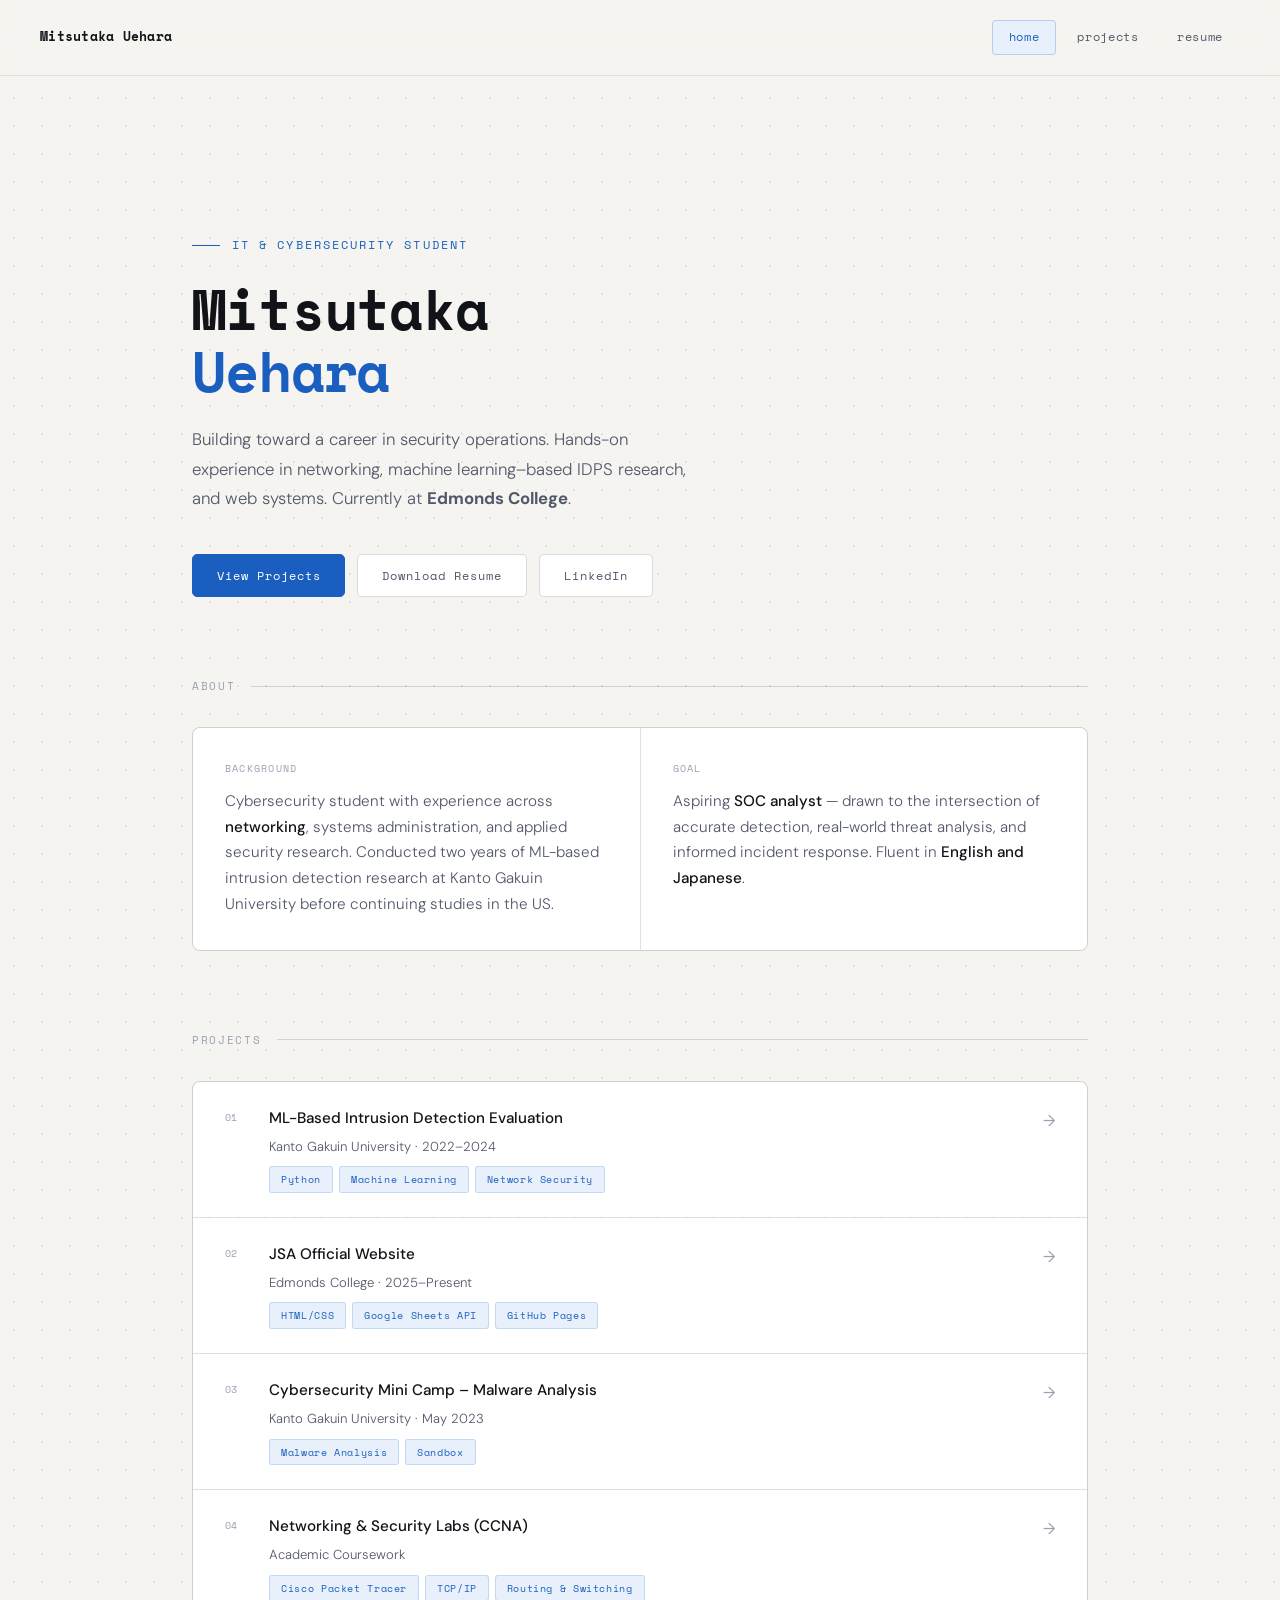
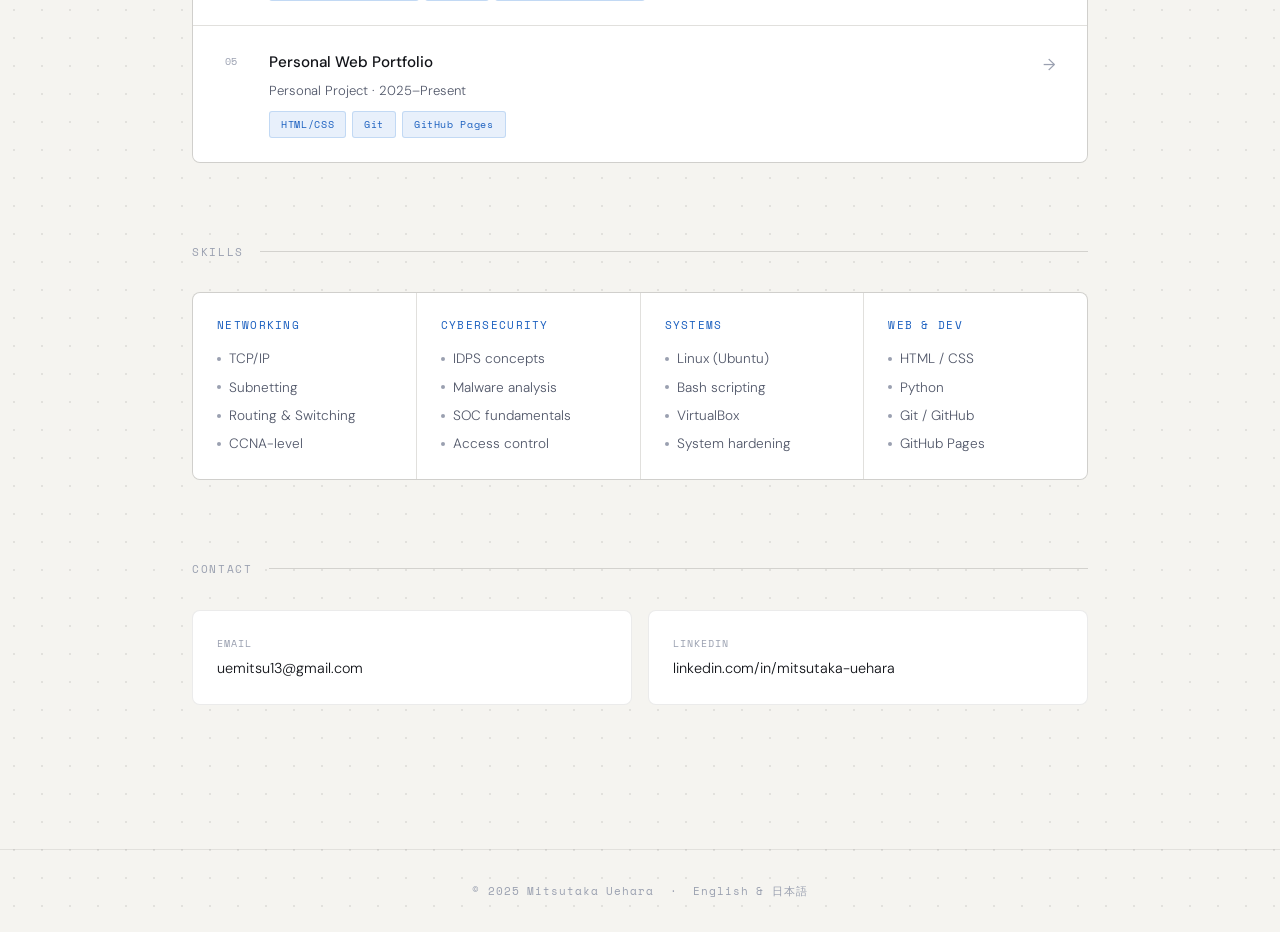
==== commit 1cfea42a: "Update index.html" ====
--- a/index.html
+++ b/index.html
@@ -3,39 +3,160 @@
 <head>
   <meta charset="UTF-8" />
   <meta name="viewport" content="width=device-width, initial-scale=1.0" />
-  <title>Projects | Mitsutaka Uehara</title>
+  <title>Mitsutaka Uehara | IT & Cybersecurity</title>
   <link rel="stylesheet" href="style.css">
   <style>
-    .page-header {
-      padding: 4rem 0 3rem;
-      border-bottom: 1px solid var(--border);
-      margin-bottom: 4rem;
-    }
-    .page-header-eyebrow {
-      font-family: var(--font-mono);
-      font-size: 0.7rem;
-      color: var(--text-3);
-      letter-spacing: 0.15em;
+    .hero {
+      padding: 6rem 0 5rem;
+    }
+    .hero-eyebrow {
+      font-family: var(--font-mono);
+      font-size: 0.72rem;
+      color: var(--blue);
+      letter-spacing: 0.18em;
       text-transform: uppercase;
-      margin-bottom: 1rem;
+      margin-bottom: 1.5rem;
       display: flex;
       align-items: center;
       gap: 0.75rem;
     }
-    .page-header-eyebrow a { color: var(--text-3); text-decoration: none; transition: color 0.2s; }
-    .page-header-eyebrow a:hover { color: var(--blue); }
-    .page-header h1 {
-      font-family: var(--font-mono);
-      font-size: clamp(1.8rem, 4vw, 2.8rem);
+    .hero-eyebrow::before {
+      content: '';
+      display: inline-block;
+      width: 28px;
+      height: 1px;
+      background: var(--blue);
+    }
+    .hero h1 {
+      font-family: var(--font-mono);
+      font-size: clamp(2.2rem, 5vw, 3.5rem);
       font-weight: 700;
+      line-height: 1.1;
+      letter-spacing: -0.02em;
+      margin-bottom: 1.5rem;
       color: var(--text);
-      letter-spacing: -0.02em;
-      margin-bottom: 1rem;
-    }
-    .page-header p { font-size: 0.95rem; color: var(--text-2); font-weight: 300; max-width: 480px; }
-
-    .decisions-section { margin-bottom: 5rem; }
-    .decisions-list {
+    }
+    .hero h1 .accent { color: var(--blue); }
+    .hero-desc {
+      font-size: 1.05rem;
+      font-weight: 300;
+      color: var(--text-2);
+      max-width: 520px;
+      line-height: 1.75;
+      margin-bottom: 2.5rem;
+    }
+    .hero-actions { display: flex; gap: 0.75rem; flex-wrap: wrap; }
+    .btn {
+      display: inline-flex;
+      align-items: center;
+      gap: 0.5rem;
+      padding: 0.7rem 1.5rem;
+      border-radius: 5px;
+      font-family: var(--font-mono);
+      font-size: 0.75rem;
+      letter-spacing: 0.08em;
+      text-decoration: none;
+      transition: all 0.2s;
+      cursor: pointer;
+    }
+    .btn-primary {
+      background: var(--blue);
+      color: #fff;
+      border: 1px solid var(--blue);
+    }
+    .btn-primary:hover {
+      background: var(--blue-2);
+      border-color: var(--blue-2);
+      color: #fff;
+      box-shadow: 0 4px 16px rgba(26,111,212,0.25);
+    }
+    .btn-outline {
+      background: var(--white);
+      color: var(--text-2);
+      border: 1px solid var(--border-2);
+    }
+    .btn-outline:hover {
+      color: var(--text);
+      border-color: rgba(0,0,0,0.25);
+      box-shadow: 0 2px 8px rgba(0,0,0,0.06);
+    }
+
+    /* ABOUT */
+    .about-section { margin-bottom: 5rem; }
+    .about-grid {
+      display: grid;
+      grid-template-columns: 1fr 1fr;
+      gap: 1px;
+      background: var(--border);
+      border: 1px solid var(--border);
+      border-radius: 8px;
+      overflow: hidden;
+    }
+    .about-block { background: var(--white); padding: 2rem; }
+    .about-block-label {
+      font-family: var(--font-mono);
+      font-size: 0.65rem;
+      color: var(--text-3);
+      letter-spacing: 0.12em;
+      text-transform: uppercase;
+      margin-bottom: 0.75rem;
+    }
+    .about-block p {
+      font-size: 0.95rem;
+      color: var(--text-2);
+      line-height: 1.7;
+      font-weight: 300;
+    }
+    .about-block p strong { color: var(--text); font-weight: 500; }
+
+    /* PROJECTS */
+    .projects-section { margin-bottom: 5rem; }
+    .proj-grid {
+      display: flex;
+      flex-direction: column;
+      gap: 1px;
+      background: var(--border);
+      border: 1px solid var(--border);
+      border-radius: 8px;
+      overflow: hidden;
+    }
+    .proj-item {
+      display: grid;
+      grid-template-columns: auto 1fr auto;
+      align-items: start;
+      gap: 1.5rem;
+      background: var(--white);
+      padding: 1.5rem 2rem;
+      text-decoration: none;
+      transition: background 0.2s;
+    }
+    .proj-item:hover { background: var(--bg); }
+    .proj-num {
+      font-family: var(--font-mono);
+      font-size: 0.65rem;
+      color: var(--text-3);
+      padding-top: 3px;
+      min-width: 20px;
+    }
+    .proj-name {
+      font-size: 0.95rem;
+      font-weight: 500;
+      color: var(--text);
+      margin-bottom: 0.35rem;
+    }
+    .proj-sub { font-size: 0.82rem; color: var(--text-2); font-weight: 300; }
+    .proj-tags { display: flex; flex-wrap: wrap; gap: 0.35rem; margin-top: 0.6rem; }
+    .proj-arrow {
+      color: var(--text-3);
+      font-size: 1rem;
+      padding-top: 2px;
+      transition: color 0.2s, transform 0.2s;
+    }
+    .proj-item:hover .proj-arrow { color: var(--blue); transform: translateX(3px); }
+
+    /* SKILLS */
+    .skills-section { margin-bottom: 5rem; }
+    .skills-grid {
       display: grid;
       grid-template-columns: repeat(auto-fit, minmax(200px, 1fr));
       gap: 1px;
@@ -44,120 +165,64 @@
       border-radius: 8px;
       overflow: hidden;
     }
-    .decision-item {
-      background: var(--white);
-      padding: 1.25rem 1.5rem 1.25rem 2.25rem;
+    .skill-block { background: var(--white); padding: 1.5rem; }
+    .skill-block-title {
+      font-family: var(--font-mono);
+      font-size: 0.68rem;
+      color: var(--blue);
+      letter-spacing: 0.12em;
+      text-transform: uppercase;
+      margin-bottom: 0.85rem;
+    }
+    .skill-list { list-style: none; display: flex; flex-direction: column; gap: 0.4rem; }
+    .skill-list li {
       font-size: 0.85rem;
       color: var(--text-2);
       font-weight: 300;
-      line-height: 1.6;
-      position: relative;
-    }
-    .decision-item::before {
+      display: flex;
+      align-items: center;
+      gap: 0.5rem;
+    }
+    .skill-list li::before {
       content: '';
-      position: absolute;
-      left: 1.25rem; top: 1.55rem;
       width: 4px; height: 4px;
       border-radius: 50%;
-      background: var(--blue);
-    }
-
-    .project-entry { margin-bottom: 4rem; scroll-margin-top: 80px; }
-    .proj-entry-header {
-      display: grid;
-      grid-template-columns: 1fr auto;
-      align-items: start;
-      gap: 1rem;
-      margin-bottom: 1.5rem;
-    }
-    .proj-entry-title {
-      font-family: var(--font-mono);
-      font-size: 1.05rem;
-      font-weight: 700;
-      color: var(--text);
-      margin-bottom: 0.35rem;
-      letter-spacing: -0.01em;
-    }
-    .proj-entry-meta { font-size: 0.8rem; color: var(--text-3); font-weight: 300; font-style: italic; }
-    .proj-entry-num {
-      font-family: var(--font-mono);
-      font-size: 2rem;
-      font-weight: 700;
-      color: var(--bg-2);
-      line-height: 1;
-      user-select: none;
-    }
-    .proj-entry-body {
+      background: var(--text-3);
+      flex-shrink: 0;
+    }
+
+    /* CONTACT */
+    .contact-section { margin-bottom: 3rem; }
+    .contact-grid { display: grid; grid-template-columns: 1fr 1fr; gap: 1rem; }
+    .contact-card {
       background: var(--white);
       border: 1px solid var(--border);
       border-radius: 8px;
-      overflow: hidden;
-    }
-    .proj-entry-intro {
-      padding: 1.75rem;
-      border-bottom: 1px solid var(--border);
-    }
-    .proj-entry-intro p { font-size: 0.9rem; color: var(--text-2); font-weight: 300; line-height: 1.75; }
-    .proj-highlights {
-      padding: 1.5rem 1.75rem;
-      border-bottom: 1px solid var(--border);
-    }
-    .proj-highlights-label {
-      font-family: var(--font-mono);
-      font-size: 0.62rem;
-      color: var(--text-3);
-      letter-spacing: 0.12em;
-      text-transform: uppercase;
-      margin-bottom: 1rem;
-    }
-    .highlights-list { list-style: none; display: flex; flex-direction: column; gap: 0.6rem; }
-    .highlights-list li {
-      font-size: 0.87rem;
-      color: var(--text-2);
-      font-weight: 300;
-      line-height: 1.6;
-      padding-left: 1.25rem;
-      position: relative;
-    }
-    .highlights-list li::before {
-      content: '—';
-      position: absolute;
-      left: 0;
-      color: var(--text-3);
-      font-family: var(--font-mono);
-    }
-    .proj-footer {
-      padding: 1.25rem 1.75rem;
+      padding: 1.5rem;
+      text-decoration: none;
       display: flex;
-      align-items: center;
-      flex-wrap: wrap;
-      gap: 0.75rem;
-    }
-    .proj-footer-label {
-      font-family: var(--font-mono);
-      font-size: 0.62rem;
+      flex-direction: column;
+      gap: 0.35rem;
+      transition: border-color 0.2s, box-shadow 0.2s;
+    }
+    .contact-card:hover {
+      border-color: rgba(26,111,212,0.3);
+      box-shadow: 0 2px 12px rgba(26,111,212,0.08);
+    }
+    .contact-card-label {
+      font-family: var(--font-mono);
+      font-size: 0.65rem;
       color: var(--text-3);
       letter-spacing: 0.1em;
       text-transform: uppercase;
-      margin-right: 0.25rem;
-    }
-    .proj-footer-tech { display: flex; flex-wrap: wrap; gap: 0.4rem; align-items: center; }
-    .divider { border: none; border-top: 1px solid var(--border); margin: 3.5rem 0; }
-    .back-link {
-      font-family: var(--font-mono);
-      font-size: 0.75rem;
-      color: var(--text-3);
-      text-decoration: none;
-      letter-spacing: 0.08em;
-      transition: color 0.2s;
-    }
-    .back-link:hover { color: var(--blue); }
+    }
+    .contact-card-value { font-size: 0.9rem; color: var(--text); font-weight: 300; }
 
     @media (max-width: 640px) {
       header { padding: 1.25rem; }
       main { padding: 3rem 1.25rem 5rem; }
-      .proj-entry-header { grid-template-columns: 1fr; }
-      .proj-entry-num { display: none; }
+      .about-grid, .contact-grid { grid-template-columns: 1fr; }
+      .hero h1 { font-size: 2rem; }
     }
   </style>
 </head>
@@ -166,208 +231,156 @@
 <header>
   <div class="header-logo">Mitsutaka Uehara</div>
   <nav>
-    <a href="/">home</a>
-    <a href="/portfolio/" class="active">projects</a>
+    <a href="/" class="active">home</a>
+    <a href="/portfolio/">projects</a>
     <a href="Mitsutaka_Uehara_resume.pdf" target="_blank">resume</a>
   </nav>
 </header>
 
 <main>
 
-  <div class="page-header">
-    <div class="page-header-eyebrow">
-      <a href="/">← home</a>
-      <span>/</span>
-      <span>projects</span>
-    </div>
-    <h1>Projects</h1>
-    <p>Academic research, student-led deployments, and hands-on security training.</p>
-  </div>
-
-  <section class="decisions-section">
-    <div class="section-header"><h2>Design Decisions</h2></div>
-    <div class="decisions-list">
-      <div class="decision-item">Static site architecture via GitHub Pages for simplicity, security, and reliability</div>
-      <div class="decision-item">Multi-page structure to separate overview and detailed project content</div>
-      <div class="decision-item">Centralized styling for consistency and reduced maintenance overhead</div>
-      <div class="decision-item">Git-based workflow for versioned, reviewable updates</div>
-    </div>
-  </section>
-
-  <article class="project-entry" id="idps">
-    <div class="proj-entry-header">
-      <div>
-        <div class="proj-entry-title">ML-Based Intrusion Detection & Prevention Evaluation</div>
-        <div class="proj-entry-meta">Kanto Gakuin University &nbsp;·&nbsp; Sep 2022 – Mar 2024</div>
-      </div>
-      <div class="proj-entry-num">01</div>
-    </div>
-    <div class="proj-entry-body">
-      <div class="proj-entry-intro">
-        <p>A two-year research effort that fundamentally shaped my approach to cybersecurity. Driven by a strong interest in IDPS, I implemented and evaluated multiple machine learning algorithms against the CICIDS2017 dataset to understand how ML can address real-world network security challenges — and where it falls short.</p>
-      </div>
-      <div class="proj-highlights">
-        <div class="proj-highlights-label">Key Contributions</div>
-        <ul class="highlights-list">
-          <li>Implemented four ML algorithms: SVM, Naive Bayes, Decision Tree, and k-Nearest Neighbors</li>
-          <li>Conducted binary classification experiments using precision and recall as primary metrics</li>
-          <li>Developed ~10 Python source files, each exceeding 1,000 lines of code</li>
-          <li>Identified gaps between theoretical performance and real-world false positive rates on normal traffic</li>
-          <li>Iteratively refined experiments through continuous trial and error over two academic years</li>
-          <li>Gained a realistic perspective on operational IDPS deployment challenges</li>
+  <section class="hero">
+    <div class="hero-eyebrow">IT &amp; Cybersecurity Student</div>
+    <h1>Mitsutaka<br><span class="accent">Uehara</span></h1>
+    <p class="hero-desc">
+      Building toward a career in security operations. Hands-on experience
+      in networking, machine learning–based IDPS research, and web systems.
+      Currently at <strong>Edmonds College</strong>.
+    </p>
+    <div class="hero-actions">
+      <a class="btn btn-primary" href="/portfolio/">View Projects</a>
+      <a class="btn btn-outline" href="Mitsutaka_Uehara_resume.pdf" target="_blank">Download Resume</a>
+      <a class="btn btn-outline" href="https://www.linkedin.com/in/mitsutaka-uehara" target="_blank">LinkedIn</a>
+    </div>
+  </section>
+
+  <section class="about-section">
+    <div class="section-header"><h2>About</h2></div>
+    <div class="about-grid">
+      <div class="about-block">
+        <div class="about-block-label">Background</div>
+        <p>Cybersecurity student with experience across <strong>networking</strong>, systems administration, and applied security research. Conducted two years of ML-based intrusion detection research at Kanto Gakuin University before continuing studies in the US.</p>
+      </div>
+      <div class="about-block">
+        <div class="about-block-label">Goal</div>
+        <p>Aspiring <strong>SOC analyst</strong> — drawn to the intersection of accurate detection, real-world threat analysis, and informed incident response. Fluent in <strong>English and Japanese</strong>.</p>
+      </div>
+    </div>
+  </section>
+
+  <section class="projects-section">
+    <div class="section-header"><h2>Projects</h2></div>
+    <div class="proj-grid">
+      <a class="proj-item" href="/portfolio/#idps">
+        <span class="proj-num">01</span>
+        <div class="proj-content">
+          <div class="proj-name">ML-Based Intrusion Detection Evaluation</div>
+          <div class="proj-sub">Kanto Gakuin University · 2022–2024</div>
+          <div class="proj-tags">
+            <span class="tag">Python</span>
+            <span class="tag">Machine Learning</span>
+            <span class="tag">Network Security</span>
+          </div>
+        </div>
+        <span class="proj-arrow">→</span>
+      </a>
+      <a class="proj-item" href="/portfolio/#jsa">
+        <span class="proj-num">02</span>
+        <div class="proj-content">
+          <div class="proj-name">JSA Official Website</div>
+          <div class="proj-sub">Edmonds College · 2025–Present</div>
+          <div class="proj-tags">
+            <span class="tag">HTML/CSS</span>
+            <span class="tag">Google Sheets API</span>
+            <span class="tag">GitHub Pages</span>
+          </div>
+        </div>
+        <span class="proj-arrow">→</span>
+      </a>
+      <a class="proj-item" href="/portfolio/#malware">
+        <span class="proj-num">03</span>
+        <div class="proj-content">
+          <div class="proj-name">Cybersecurity Mini Camp – Malware Analysis</div>
+          <div class="proj-sub">Kanto Gakuin University · May 2023</div>
+          <div class="proj-tags">
+            <span class="tag">Malware Analysis</span>
+            <span class="tag">Sandbox</span>
+          </div>
+        </div>
+        <span class="proj-arrow">→</span>
+      </a>
+      <a class="proj-item" href="/portfolio/#ccna">
+        <span class="proj-num">04</span>
+        <div class="proj-content">
+          <div class="proj-name">Networking & Security Labs (CCNA)</div>
+          <div class="proj-sub">Academic Coursework</div>
+          <div class="proj-tags">
+            <span class="tag">Cisco Packet Tracer</span>
+            <span class="tag">TCP/IP</span>
+            <span class="tag">Routing & Switching</span>
+          </div>
+        </div>
+        <span class="proj-arrow">→</span>
+      </a>
+      <a class="proj-item" href="/portfolio/#portfolio">
+        <span class="proj-num">05</span>
+        <div class="proj-content">
+          <div class="proj-name">Personal Web Portfolio</div>
+          <div class="proj-sub">Personal Project · 2025–Present</div>
+          <div class="proj-tags">
+            <span class="tag">HTML/CSS</span>
+            <span class="tag">Git</span>
+            <span class="tag">GitHub Pages</span>
+          </div>
+        </div>
+        <span class="proj-arrow">→</span>
+      </a>
+    </div>
+  </section>
+
+  <section class="skills-section">
+    <div class="section-header"><h2>Skills</h2></div>
+    <div class="skills-grid">
+      <div class="skill-block">
+        <div class="skill-block-title">Networking</div>
+        <ul class="skill-list">
+          <li>TCP/IP</li><li>Subnetting</li><li>Routing & Switching</li><li>CCNA-level</li>
         </ul>
       </div>
-      <div class="proj-footer">
-        <div class="proj-footer-tech">
-          <span class="proj-footer-label">Stack</span>
-          <span class="tag">Python</span>
-          <span class="tag">Machine Learning</span>
-          <span class="tag">CICIDS2017</span>
-          <span class="tag">Network Security</span>
-          <span class="tag">Intrusion Detection</span>
-        </div>
-      </div>
-    </div>
-  </article>
-
-  <hr class="divider">
-
-  <article class="project-entry" id="jsa">
-    <div class="proj-entry-header">
-      <div>
-        <div class="proj-entry-title">Japanese Student Association Official Website</div>
-        <div class="proj-entry-meta">Edmonds College &nbsp;·&nbsp; Nov 2025 – Present</div>
-      </div>
-      <div class="proj-entry-num">02</div>
-    </div>
-    <div class="proj-entry-body">
-      <div class="proj-entry-intro">
-        <p>My first experience building a website — and a project with real stakes. The JSA previously relied on social media, making it difficult for new students to find organized information. I designed and deployed an official site to serve as a stable, centralized hub for the organization.</p>
-      </div>
-      <div class="proj-highlights">
-        <div class="proj-highlights-label">Key Contributions</div>
-        <ul class="highlights-list">
-          <li>Designed overall site structure with a strong focus on clarity and ease of navigation</li>
-          <li>Created a layout enabling quick access to event info and organizational updates</li>
-          <li>Improved information accessibility beyond fragmented social media channels</li>
-          <li>Delivered a site appropriate for publication as an official college-affiliated resource</li>
+      <div class="skill-block">
+        <div class="skill-block-title">Cybersecurity</div>
+        <ul class="skill-list">
+          <li>IDPS concepts</li><li>Malware analysis</li><li>SOC fundamentals</li><li>Access control</li>
         </ul>
       </div>
-      <div class="proj-footer">
-        <div class="proj-footer-tech">
-          <span class="proj-footer-label">Stack</span>
-          <span class="tag">HTML</span>
-          <span class="tag">CSS</span>
-          <span class="tag">Google Sheets API</span>
-          <span class="tag">GitHub Pages</span>
-        </div>
-      </div>
-    </div>
-  </article>
-
-  <hr class="divider">
-
-  <article class="project-entry" id="portfolio">
-    <div class="proj-entry-header">
-      <div>
-        <div class="proj-entry-title">Personal Web Portfolio & GitHub Pages Deployment</div>
-        <div class="proj-entry-meta">Personal Project &nbsp;·&nbsp; Dec 2025 – Present</div>
-      </div>
-      <div class="proj-entry-num">03</div>
-    </div>
-    <div class="proj-entry-body">
-      <div class="proj-entry-intro">
-        <p>Designed and deployed a personal portfolio to professionally showcase projects, technical skills, and academic experience. Structured to function as a central hub linking a resume, portfolio content, and future projects — built for long-term scalability.</p>
-      </div>
-      <div class="proj-highlights">
-        <div class="proj-highlights-label">Key Contributions</div>
-        <ul class="highlights-list">
-          <li>Designed a multi-page architecture separating landing, portfolio, and resume content</li>
-          <li>Deployed and maintained a static site with a clean, professional layout</li>
-          <li>Implemented consistent styling and navigation for a unified experience</li>
-          <li>Structured for future expansion with additional projects and external links</li>
+      <div class="skill-block">
+        <div class="skill-block-title">Systems</div>
+        <ul class="skill-list">
+          <li>Linux (Ubuntu)</li><li>Bash scripting</li><li>VirtualBox</li><li>System hardening</li>
         </ul>
       </div>
-      <div class="proj-footer">
-        <div class="proj-footer-tech">
-          <span class="proj-footer-label">Stack</span>
-          <span class="tag">HTML</span>
-          <span class="tag">CSS</span>
-          <span class="tag">GitHub Pages</span>
-          <span class="tag">Git</span>
-        </div>
-      </div>
-    </div>
-  </article>
-
-  <hr class="divider">
-
-  <article class="project-entry" id="malware">
-    <div class="proj-entry-header">
-      <div>
-        <div class="proj-entry-title">Cybersecurity Mini Camp – Malware Analysis</div>
-        <div class="proj-entry-meta">Kanto Gakuin University &nbsp;·&nbsp; May 2023</div>
-      </div>
-      <div class="proj-entry-num">04</div>
-    </div>
-    <div class="proj-entry-body">
-      <div class="proj-entry-intro">
-        <p>An intensive cybersecurity training program focused on malware analysis and dynamic behavior monitoring. Gained hands-on experience executing samples in controlled environments and documenting findings.</p>
-      </div>
-      <div class="proj-highlights">
-        <div class="proj-highlights-label">Key Contributions</div>
-        <ul class="highlights-list">
-          <li>Executed malware samples in sandboxed environments and analyzed behavioral patterns</li>
-          <li>Practiced secure handling and analysis procedures for live malware</li>
-          <li>Produced technical reports summarizing attack vectors and countermeasures</li>
+      <div class="skill-block">
+        <div class="skill-block-title">Web & Dev</div>
+        <ul class="skill-list">
+          <li>HTML / CSS</li><li>Python</li><li>Git / GitHub</li><li>GitHub Pages</li>
         </ul>
       </div>
-      <div class="proj-footer">
-        <div class="proj-footer-tech">
-          <span class="proj-footer-label">Stack</span>
-          <span class="tag">Malware Analysis</span>
-          <span class="tag">Sandbox Environments</span>
-        </div>
-      </div>
-    </div>
-  </article>
-
-  <hr class="divider">
-
-  <article class="project-entry" id="ccna">
-    <div class="proj-entry-header">
-      <div>
-        <div class="proj-entry-title">Networking & Security Labs (CCNA Coursework)</div>
-        <div class="proj-entry-meta">Academic Coursework</div>
-      </div>
-      <div class="proj-entry-num">05</div>
-    </div>
-    <div class="proj-entry-body">
-      <div class="proj-entry-intro">
-        <p>Hands-on networking labs focused on routing, switching, subnetting, basic firewall configuration, and network troubleshooting — all in simulated industry-standard environments.</p>
-      </div>
-      <div class="proj-highlights">
-        <div class="proj-highlights-label">Key Contributions</div>
-        <ul class="highlights-list">
-          <li>Configured routing and switching scenarios using Cisco Packet Tracer</li>
-          <li>Performed subnetting and network troubleshooting exercises</li>
-          <li>Applied foundational network security best practices</li>
-        </ul>
-      </div>
-      <div class="proj-footer">
-        <div class="proj-footer-tech">
-          <span class="proj-footer-label">Stack</span>
-          <span class="tag">Cisco Packet Tracer</span>
-          <span class="tag">TCP/IP</span>
-          <span class="tag">Routing & Switching</span>
-        </div>
-      </div>
-    </div>
-  </article>
-
-  <div style="margin-top: 4rem;">
-    <a class="back-link" href="/">← back to home</a>
-  </div>
+    </div>
+  </section>
+
+  <section class="contact-section">
+    <div class="section-header"><h2>Contact</h2></div>
+    <div class="contact-grid">
+      <a class="contact-card" href="mailto:uemitsu13@gmail.com">
+        <span class="contact-card-label">Email</span>
+        <span class="contact-card-value">uemitsu13@gmail.com</span>
+      </a>
+      <a class="contact-card" href="https://www.linkedin.com/in/mitsutaka-uehara" target="_blank">
+        <span class="contact-card-label">LinkedIn</span>
+        <span class="contact-card-value">linkedin.com/in/mitsutaka-uehara</span>
+      </a>
+    </div>
+  </section>
 
 </main>
 
--- a/style.css
+++ b/style.css
@@ -7,80 +7,58 @@
 }
 
 :root {
-  --navy:    #03080F;
-  --navy-2:  #070F1A;
-  --navy-3:  #0C1724;
-  --blue:    #1A6FD4;
-  --blue-2:  #2483F5;
-  --blue-glow: rgba(26, 111, 212, 0.25);
-  --cyan:    #00C7FF;
-  --text:    #E8EDF4;
-  --text-2:  #8B9CB5;
-  --text-3:  #4A5A70;
-  --border:  rgba(255,255,255,0.07);
-  --border-2:rgba(255,255,255,0.12);
+  --white:   #FFFFFF;
+  --bg:      #F5F4F0;
+  --bg-2:    #ECEAE4;
+  --blue:    #1A5FBF;
+  --blue-2:  #1A6FD4;
+  --blue-light: #E8F0FB;
+  --text:    #111318;
+  --text-2:  #52586A;
+  --text-3:  #9AA0B0;
+  --border:  rgba(0,0,0,0.08);
+  --border-2:rgba(0,0,0,0.14);
   --font-mono: 'Space Mono', monospace;
   --font-body: 'DM Sans', sans-serif;
 }
 
-html {
-  scroll-behavior: smooth;
-}
+html { scroll-behavior: smooth; }
 
 body {
   font-family: var(--font-body);
-  background-color: var(--navy);
+  background-color: var(--bg);
+  background-image: radial-gradient(circle, rgba(0,0,0,0.08) 1px, transparent 1px);
+  background-size: 28px 28px;
   color: var(--text);
   line-height: 1.6;
   min-height: 100vh;
   overflow-x: hidden;
 }
 
-/* Grid overlay */
-body::before {
-  content: '';
-  position: fixed;
-  inset: 0;
-  background-image:
-    linear-gradient(rgba(26,111,212,0.03) 1px, transparent 1px),
-    linear-gradient(90deg, rgba(26,111,212,0.03) 1px, transparent 1px);
-  background-size: 60px 60px;
-  pointer-events: none;
-  z-index: 0;
-}
-
-/* ──────────────── HEADER ──────────────── */
 
 header {
-  position: relative;
-  z-index: 1;
-  padding: 2rem 2.5rem 1.5rem;
+  position: sticky;
+  top: 0;
+  z-index: 10;
+  padding: 1.25rem 2.5rem;
   display: flex;
   align-items: center;
   justify-content: space-between;
   border-bottom: 1px solid var(--border);
-  background: rgba(3,8,15,0.8);
-  backdrop-filter: blur(12px);
-  -webkit-backdrop-filter: blur(12px);
-  position: sticky;
-  top: 0;
+  background: rgba(245,244,240,0.88);
+  backdrop-filter: blur(14px);
+  -webkit-backdrop-filter: blur(14px);
 }
 
 .header-logo {
   font-family: var(--font-mono);
-  font-size: 0.85rem;
-  color: var(--blue-2);
-  letter-spacing: 0.05em;
+  font-size: 0.8rem;
+  font-weight: 700;
+  color: var(--text);
+  letter-spacing: 0.02em;
 }
 
-.header-logo span {
-  color: var(--text-2);
-}
-
-nav {
-  display: flex;
-  gap: 0.25rem;
-}
+nav { display: flex; gap: 0.25rem; }
 
 nav a {
   font-family: var(--font-mono);
@@ -97,16 +75,14 @@
 nav a:hover {
   color: var(--text);
   border-color: var(--border-2);
-  background: rgba(255,255,255,0.04);
+  background: rgba(0,0,0,0.04);
 }
 
 nav a.active {
-  color: var(--blue-2);
-  border-color: rgba(36,131,245,0.3);
-  background: rgba(36,131,245,0.08);
+  color: var(--blue);
+  border-color: rgba(26,111,212,0.25);
+  background: var(--blue-light);
 }
-
-/* ──────────────── MAIN ──────────────── */
 
 main {
   position: relative;
@@ -115,8 +91,6 @@
   margin: 0 auto;
   padding: 4rem 2rem 6rem;
 }
-
-/* ──────────────── SECTION HEADERS ──────────────── */
 
 .section-header {
   display: flex;
@@ -129,40 +103,30 @@
   font-family: var(--font-mono);
   font-size: 0.7rem;
   font-weight: 400;
-  color: var(--blue-2);
+  color: var(--text-3);
   letter-spacing: 0.15em;
   text-transform: uppercase;
+  white-space: nowrap;
 }
 
 .section-header::after {
   content: '';
   flex: 1;
   height: 1px;
-  background: linear-gradient(90deg, var(--border-2), transparent);
+  background: var(--border-2);
 }
 
-/* ──────────────── CARDS ──────────────── */
-
 .card {
-  background: var(--navy-2);
+  background: var(--white);
   border: 1px solid var(--border);
   border-radius: 8px;
   padding: 1.75rem;
-  transition: border-color 0.25s, background 0.25s;
+  transition: border-color 0.25s, box-shadow 0.25s;
 }
 
 .card:hover {
   border-color: var(--border-2);
-  background: var(--navy-3);
-}
-
-/* ──────────────── TAGS / BADGES ──────────────── */
-
-.tags {
-  display: flex;
-  flex-wrap: wrap;
-  gap: 0.4rem;
-  margin-top: 1rem;
+  box-shadow: 0 2px 12px rgba(0,0,0,0.06);
 }
 
 .tag {
@@ -171,24 +135,13 @@
   letter-spacing: 0.06em;
   padding: 0.25rem 0.7rem;
   border-radius: 3px;
-  background: rgba(26,111,212,0.1);
-  border: 1px solid rgba(26,111,212,0.2);
-  color: #6AACEE;
+  background: var(--blue-light);
+  border: 1px solid rgba(26,111,212,0.18);
+  color: var(--blue);
 }
 
-/* ──────────────── LINKS ──────────────── */
-
-a {
-  color: var(--blue-2);
-  text-decoration: none;
-  transition: color 0.2s;
-}
-
-a:hover {
-  color: var(--cyan);
-}
-
-/* ──────────────── FOOTER ──────────────── */
+a { color: var(--blue-2); text-decoration: none; transition: color 0.2s; }
+a:hover { color: var(--blue); }
 
 footer {
   position: relative;
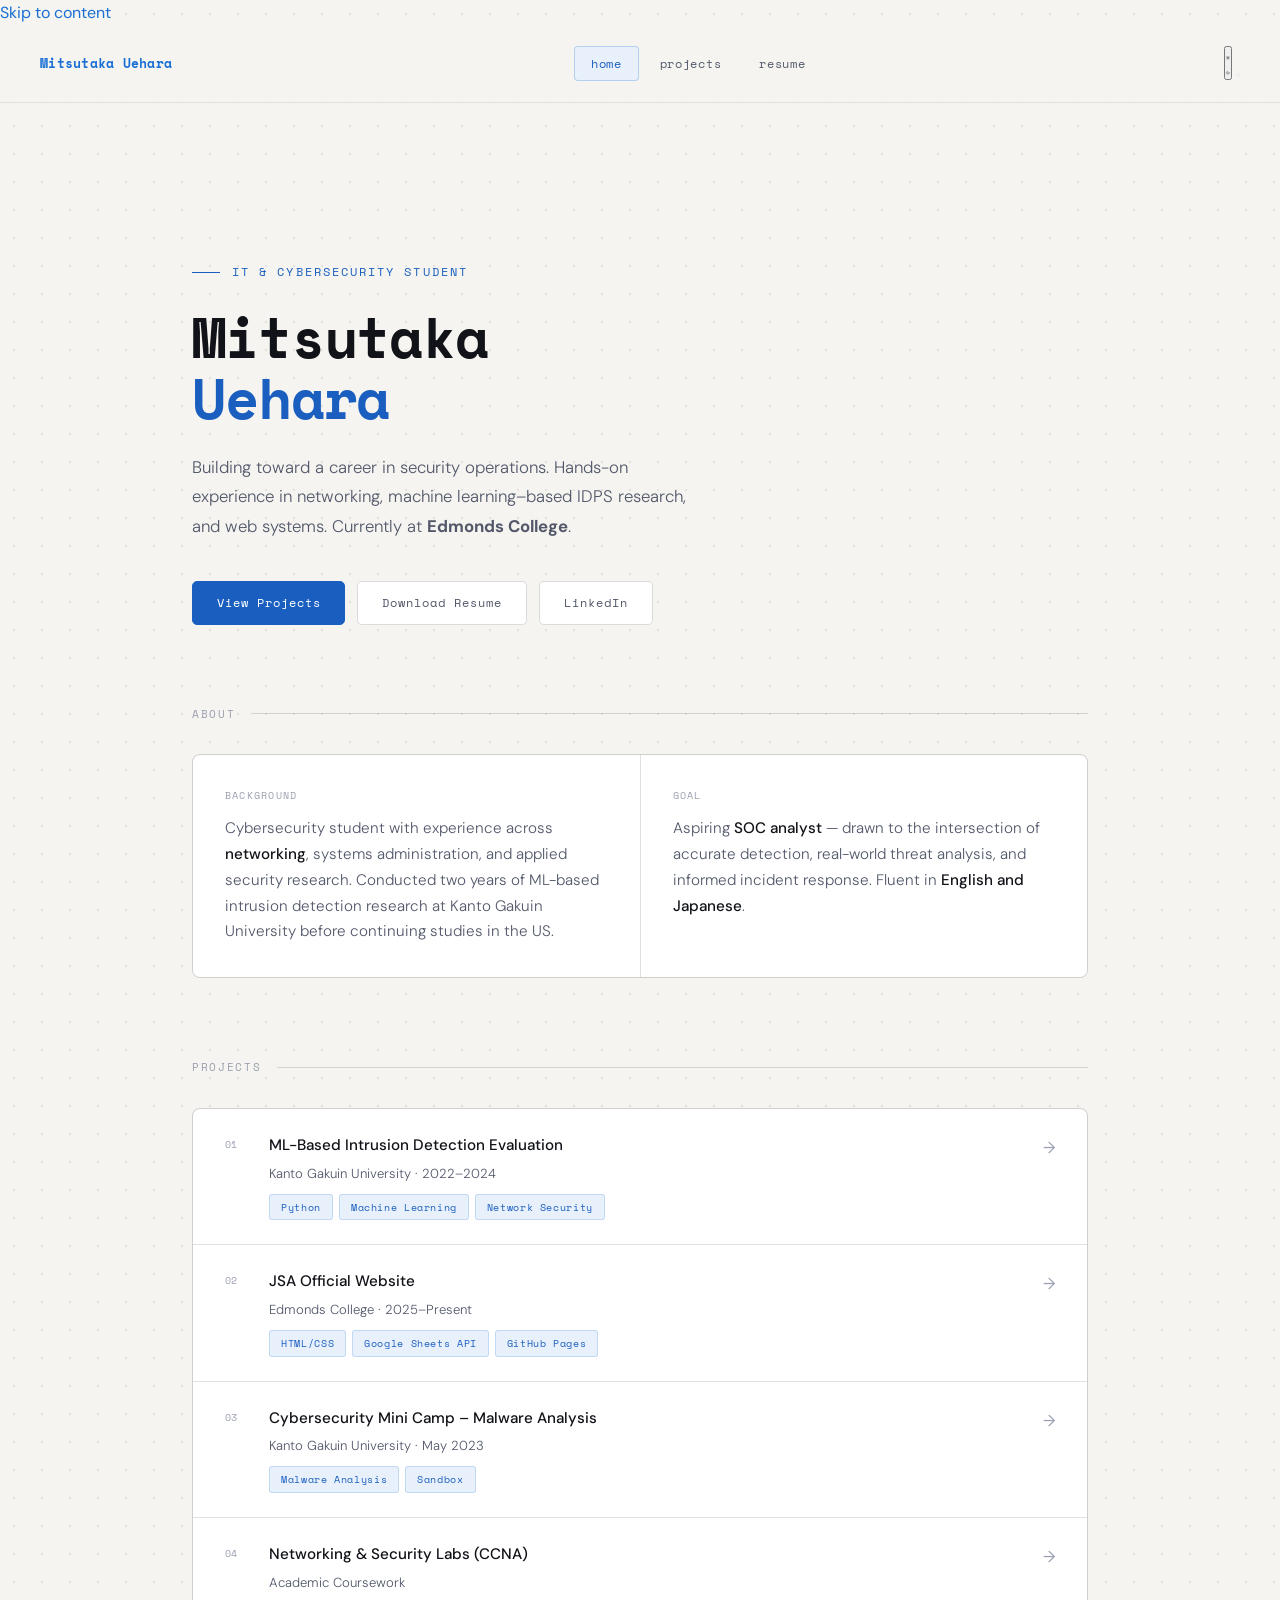
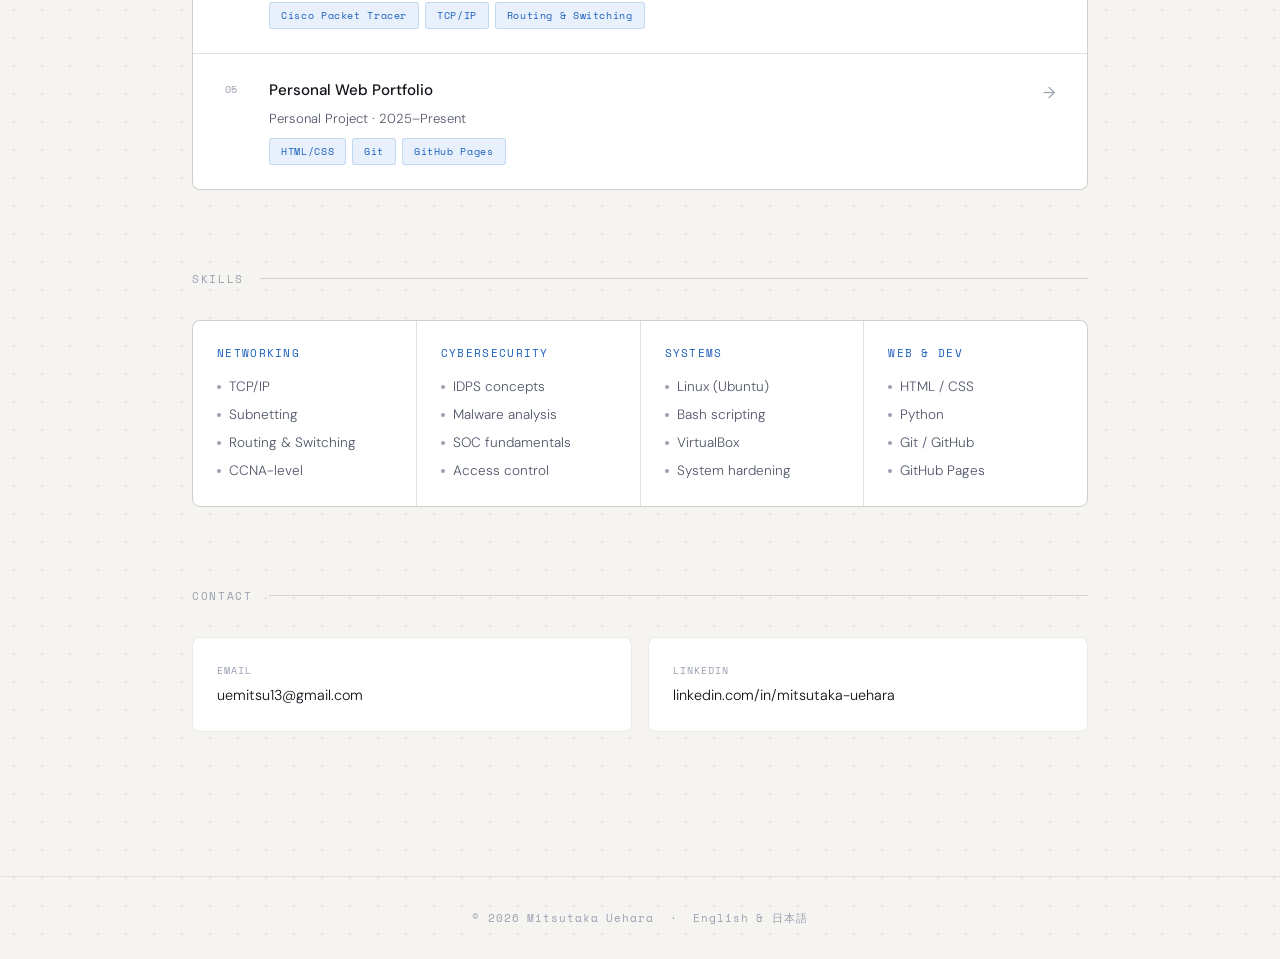
==== commit 2a9241b0: "Enhance SEO and update header/footer links Added meta tags for SEO and social sharing, updated heade" ====
--- a/index.html
+++ b/index.html
@@ -4,7 +4,13 @@
   <meta charset="UTF-8" />
   <meta name="viewport" content="width=device-width, initial-scale=1.0" />
   <title>Mitsutaka Uehara | IT & Cybersecurity</title>
-  <link rel="stylesheet" href="style.css">
+  <meta name="description" content="Mitsutaka Uehara — cybersecurity student aiming to become a SOC analyst. ML-based intrusion detection research, networking labs, and web projects." />
+  <meta name="theme-color" content="#1A5FBF" />
+  <meta property="og:type" content="website" />
+  <meta property="og:title" content="Mitsutaka Uehara | IT & Cybersecurity" />
+  <meta property="og:description" content="Cybersecurity student aiming to become a SOC analyst. ML-based intrusion detection research, networking labs, and web projects." />
+  <link rel="icon" type="image/svg+xml" href="data:image/svg+xml,%3Csvg xmlns='http://www.w3.org/2000/svg' viewBox='0 0 100 100'%3E%3Crect width='100' height='100' rx='22' fill='%231A5FBF'/%3E%3Ctext x='50' y='69' font-family='monospace' font-size='56' font-weight='700' fill='white' text-anchor='middle'%3EM%3C/text%3E%3C/svg%3E" />
+  <link rel="stylesheet" href="/style.css">
   <style>
     .hero {
       padding: 6rem 0 5rem;
@@ -77,7 +83,7 @@
     }
     .btn-outline:hover {
       color: var(--text);
-      border-color: rgba(0,0,0,0.25);
+      border-color: rgba(127,127,127,0.4);
       box-shadow: 0 2px 8px rgba(0,0,0,0.06);
     }
 
@@ -219,8 +225,6 @@
     .contact-card-value { font-size: 0.9rem; color: var(--text); font-weight: 300; }
 
     @media (max-width: 640px) {
-      header { padding: 1.25rem; }
-      main { padding: 3rem 1.25rem 5rem; }
       .about-grid, .contact-grid { grid-template-columns: 1fr; }
       .hero h1 { font-size: 2rem; }
     }
@@ -228,16 +232,27 @@
 </head>
 <body>
 
+<a class="skip-link" href="#main-content">Skip to content</a>
+
 <header>
-  <div class="header-logo">Mitsutaka Uehara</div>
-  <nav>
-    <a href="/" class="active">home</a>
+  <div class="header-logo"><a href="/">Mitsutaka Uehara</a></div>
+  <nav id="site-nav" class="nav-links">
+    <a href="/" class="active" aria-current="page">home</a>
     <a href="/portfolio/">projects</a>
-    <a href="Mitsutaka_Uehara_resume.pdf" target="_blank">resume</a>
+    <a href="/Mitsutaka_Uehara_resume.pdf" target="_blank" rel="noopener">resume</a>
   </nav>
+  <div class="header-actions">
+    <button id="theme-toggle" class="icon-btn" type="button" aria-pressed="false" aria-label="Toggle dark mode">
+      <svg class="icon-sun" viewBox="0 0 24 24" fill="none" stroke="currentColor" stroke-width="2" stroke-linecap="round"><circle cx="12" cy="12" r="4"/><path d="M12 2v2M12 20v2M4.9 4.9l1.4 1.4M17.7 17.7l1.4 1.4M2 12h2M20 12h2M4.9 19.1l1.4-1.4M17.7 6.3l1.4-1.4"/></svg>
+      <svg class="icon-moon" viewBox="0 0 24 24" fill="none" stroke="currentColor" stroke-width="2" stroke-linecap="round" stroke-linejoin="round"><path d="M21 12.79A9 9 0 1 1 11.21 3 7 7 0 0 0 21 12.79z"/></svg>
+    </button>
+    <button id="nav-toggle" class="icon-btn nav-toggle" type="button" aria-expanded="false" aria-controls="site-nav" aria-label="Toggle menu">
+      <span></span><span></span><span></span>
+    </button>
+  </div>
 </header>
 
-<main>
+<main id="main-content">
 
   <section class="hero">
     <div class="hero-eyebrow">IT &amp; Cybersecurity Student</div>
@@ -249,12 +264,12 @@
     </p>
     <div class="hero-actions">
       <a class="btn btn-primary" href="/portfolio/">View Projects</a>
-      <a class="btn btn-outline" href="Mitsutaka_Uehara_resume.pdf" target="_blank">Download Resume</a>
-      <a class="btn btn-outline" href="https://www.linkedin.com/in/mitsutaka-uehara" target="_blank">LinkedIn</a>
+      <a class="btn btn-outline" href="/Mitsutaka_Uehara_resume.pdf" target="_blank" rel="noopener">Download Resume</a>
+      <a class="btn btn-outline" href="https://www.linkedin.com/in/mitsutaka-uehara" target="_blank" rel="noopener">LinkedIn</a>
     </div>
   </section>
 
-  <section class="about-section">
+  <section class="about-section" data-reveal>
     <div class="section-header"><h2>About</h2></div>
     <div class="about-grid">
       <div class="about-block">
@@ -268,7 +283,7 @@
     </div>
   </section>
 
-  <section class="projects-section">
+  <section class="projects-section" data-reveal>
     <div class="section-header"><h2>Projects</h2></div>
     <div class="proj-grid">
       <a class="proj-item" href="/portfolio/#idps">
@@ -282,7 +297,7 @@
             <span class="tag">Network Security</span>
           </div>
         </div>
-        <span class="proj-arrow">→</span>
+        <span class="proj-arrow" aria-hidden="true">→</span>
       </a>
       <a class="proj-item" href="/portfolio/#jsa">
         <span class="proj-num">02</span>
@@ -295,7 +310,7 @@
             <span class="tag">GitHub Pages</span>
           </div>
         </div>
-        <span class="proj-arrow">→</span>
+        <span class="proj-arrow" aria-hidden="true">→</span>
       </a>
       <a class="proj-item" href="/portfolio/#malware">
         <span class="proj-num">03</span>
@@ -307,7 +322,7 @@
             <span class="tag">Sandbox</span>
           </div>
         </div>
-        <span class="proj-arrow">→</span>
+        <span class="proj-arrow" aria-hidden="true">→</span>
       </a>
       <a class="proj-item" href="/portfolio/#ccna">
         <span class="proj-num">04</span>
@@ -320,7 +335,7 @@
             <span class="tag">Routing & Switching</span>
           </div>
         </div>
-        <span class="proj-arrow">→</span>
+        <span class="proj-arrow" aria-hidden="true">→</span>
       </a>
       <a class="proj-item" href="/portfolio/#portfolio">
         <span class="proj-num">05</span>
@@ -333,12 +348,12 @@
             <span class="tag">GitHub Pages</span>
           </div>
         </div>
-        <span class="proj-arrow">→</span>
+        <span class="proj-arrow" aria-hidden="true">→</span>
       </a>
     </div>
   </section>
 
-  <section class="skills-section">
+  <section class="skills-section" data-reveal>
     <div class="section-header"><h2>Skills</h2></div>
     <div class="skills-grid">
       <div class="skill-block">
@@ -368,14 +383,14 @@
     </div>
   </section>
 
-  <section class="contact-section">
+  <section class="contact-section" data-reveal>
     <div class="section-header"><h2>Contact</h2></div>
     <div class="contact-grid">
       <a class="contact-card" href="mailto:uemitsu13@gmail.com">
         <span class="contact-card-label">Email</span>
         <span class="contact-card-value">uemitsu13@gmail.com</span>
       </a>
-      <a class="contact-card" href="https://www.linkedin.com/in/mitsutaka-uehara" target="_blank">
+      <a class="contact-card" href="https://www.linkedin.com/in/mitsutaka-uehara" target="_blank" rel="noopener">
         <span class="contact-card-label">LinkedIn</span>
         <span class="contact-card-value">linkedin.com/in/mitsutaka-uehara</span>
       </a>
@@ -385,8 +400,9 @@
 </main>
 
 <footer>
-  <p>© 2025 Mitsutaka Uehara &nbsp;·&nbsp; English &amp; 日本語</p>
+  <p>© <span class="current-year">2026</span> Mitsutaka Uehara &nbsp;·&nbsp; English &amp; 日本語</p>
 </footer>
 
+<script src="/script.js"></script>
 </body>
 </html>
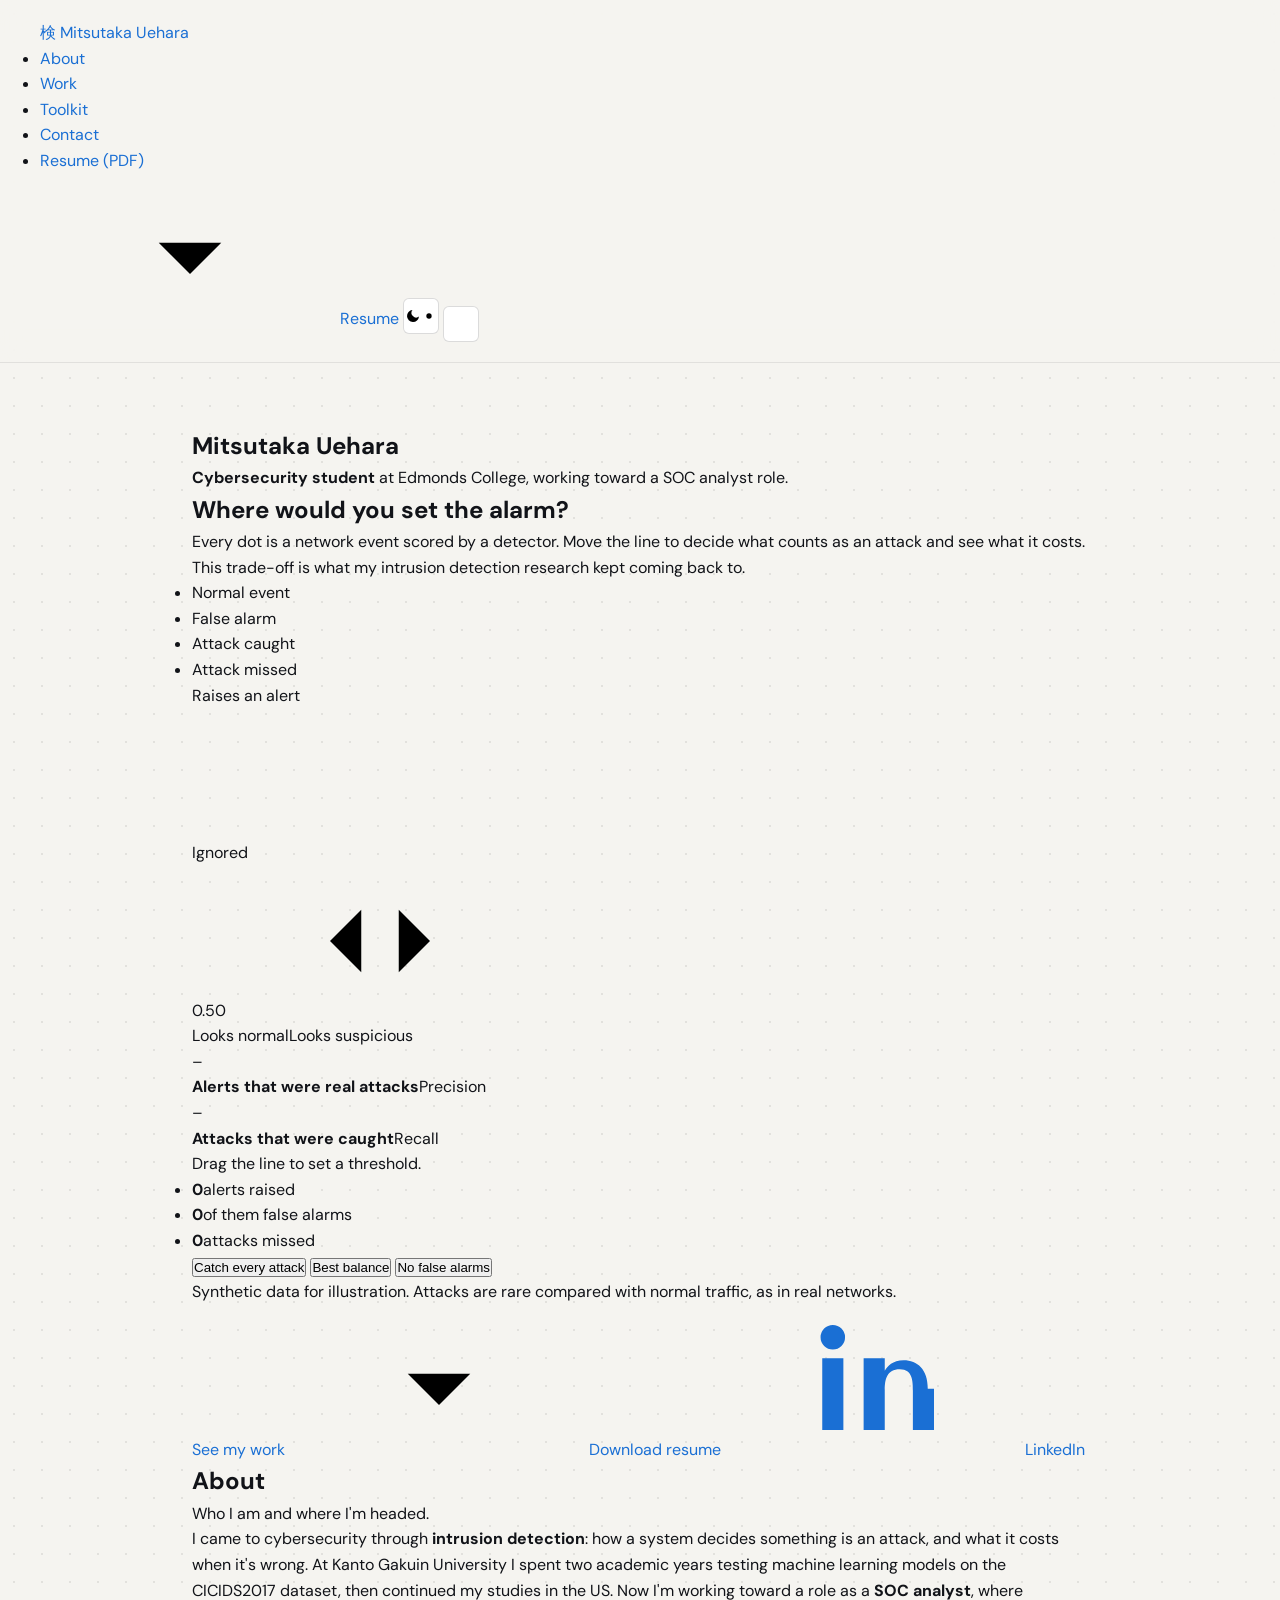
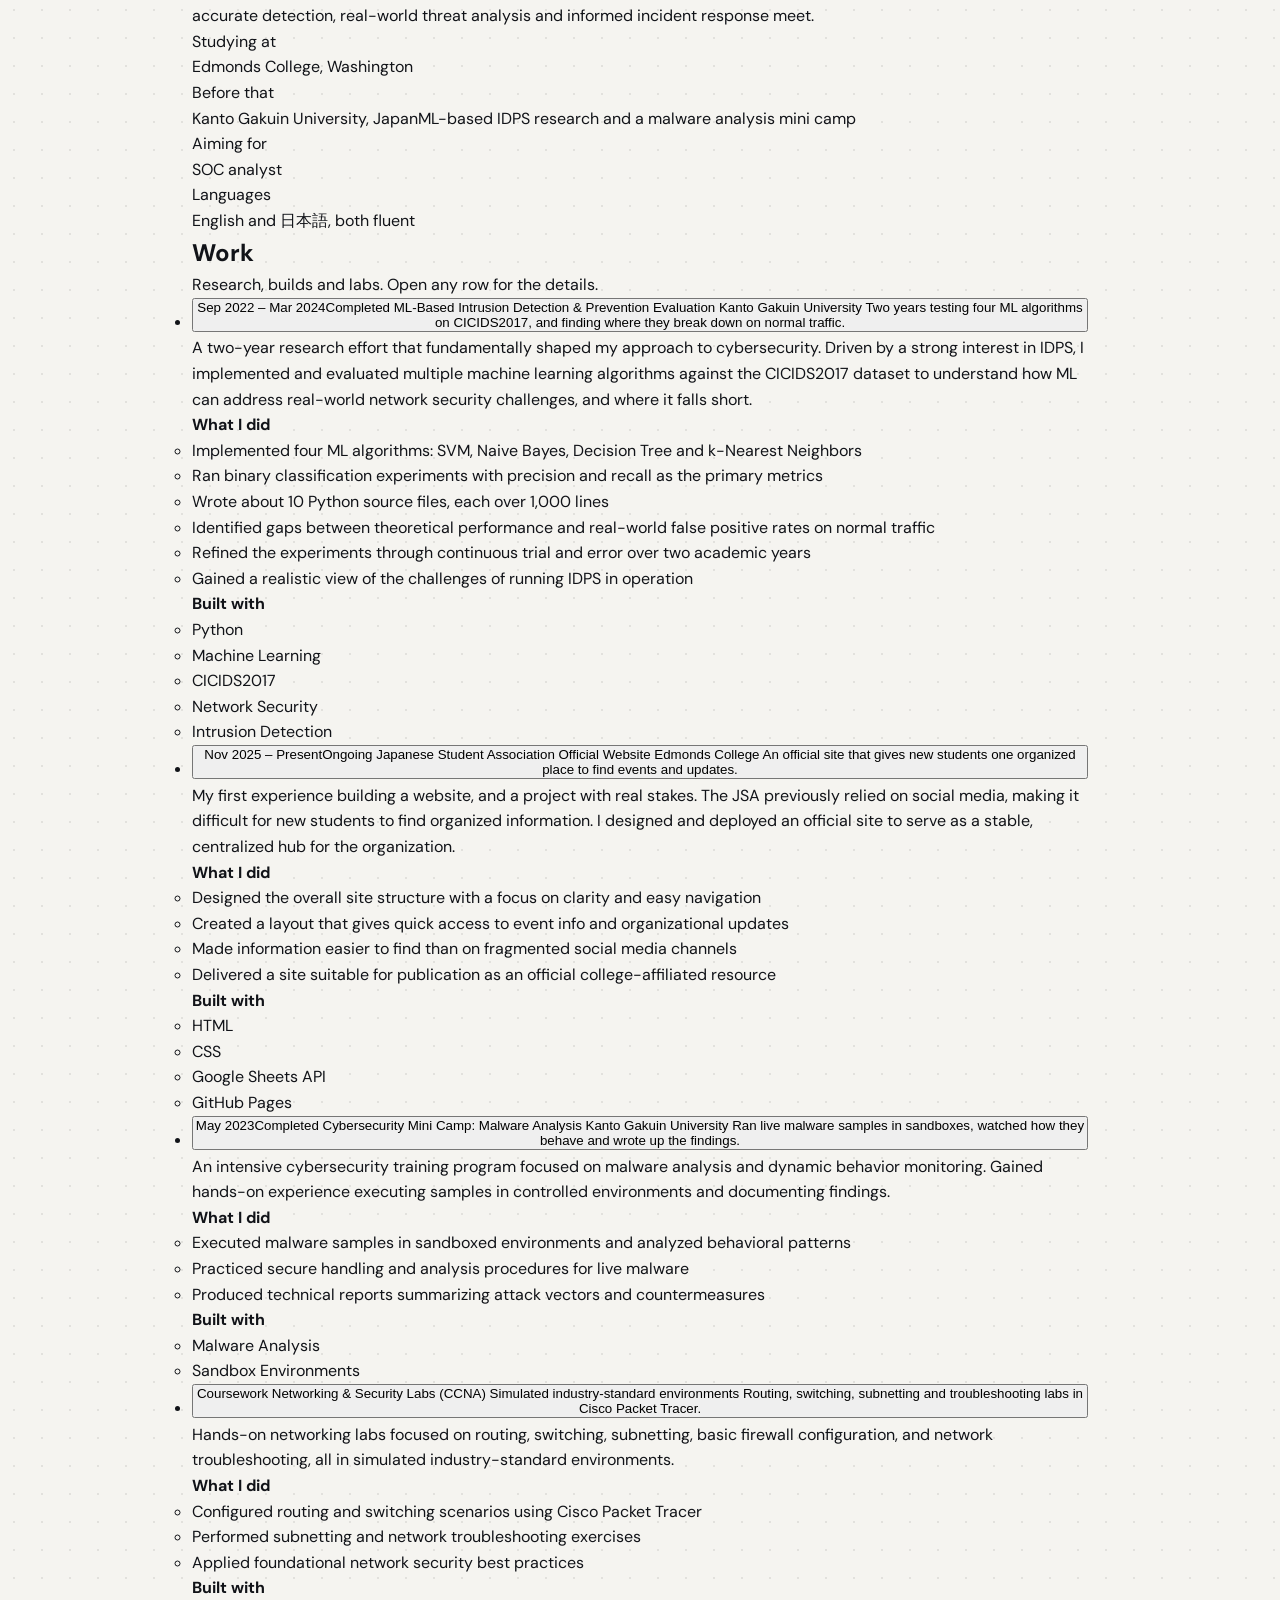
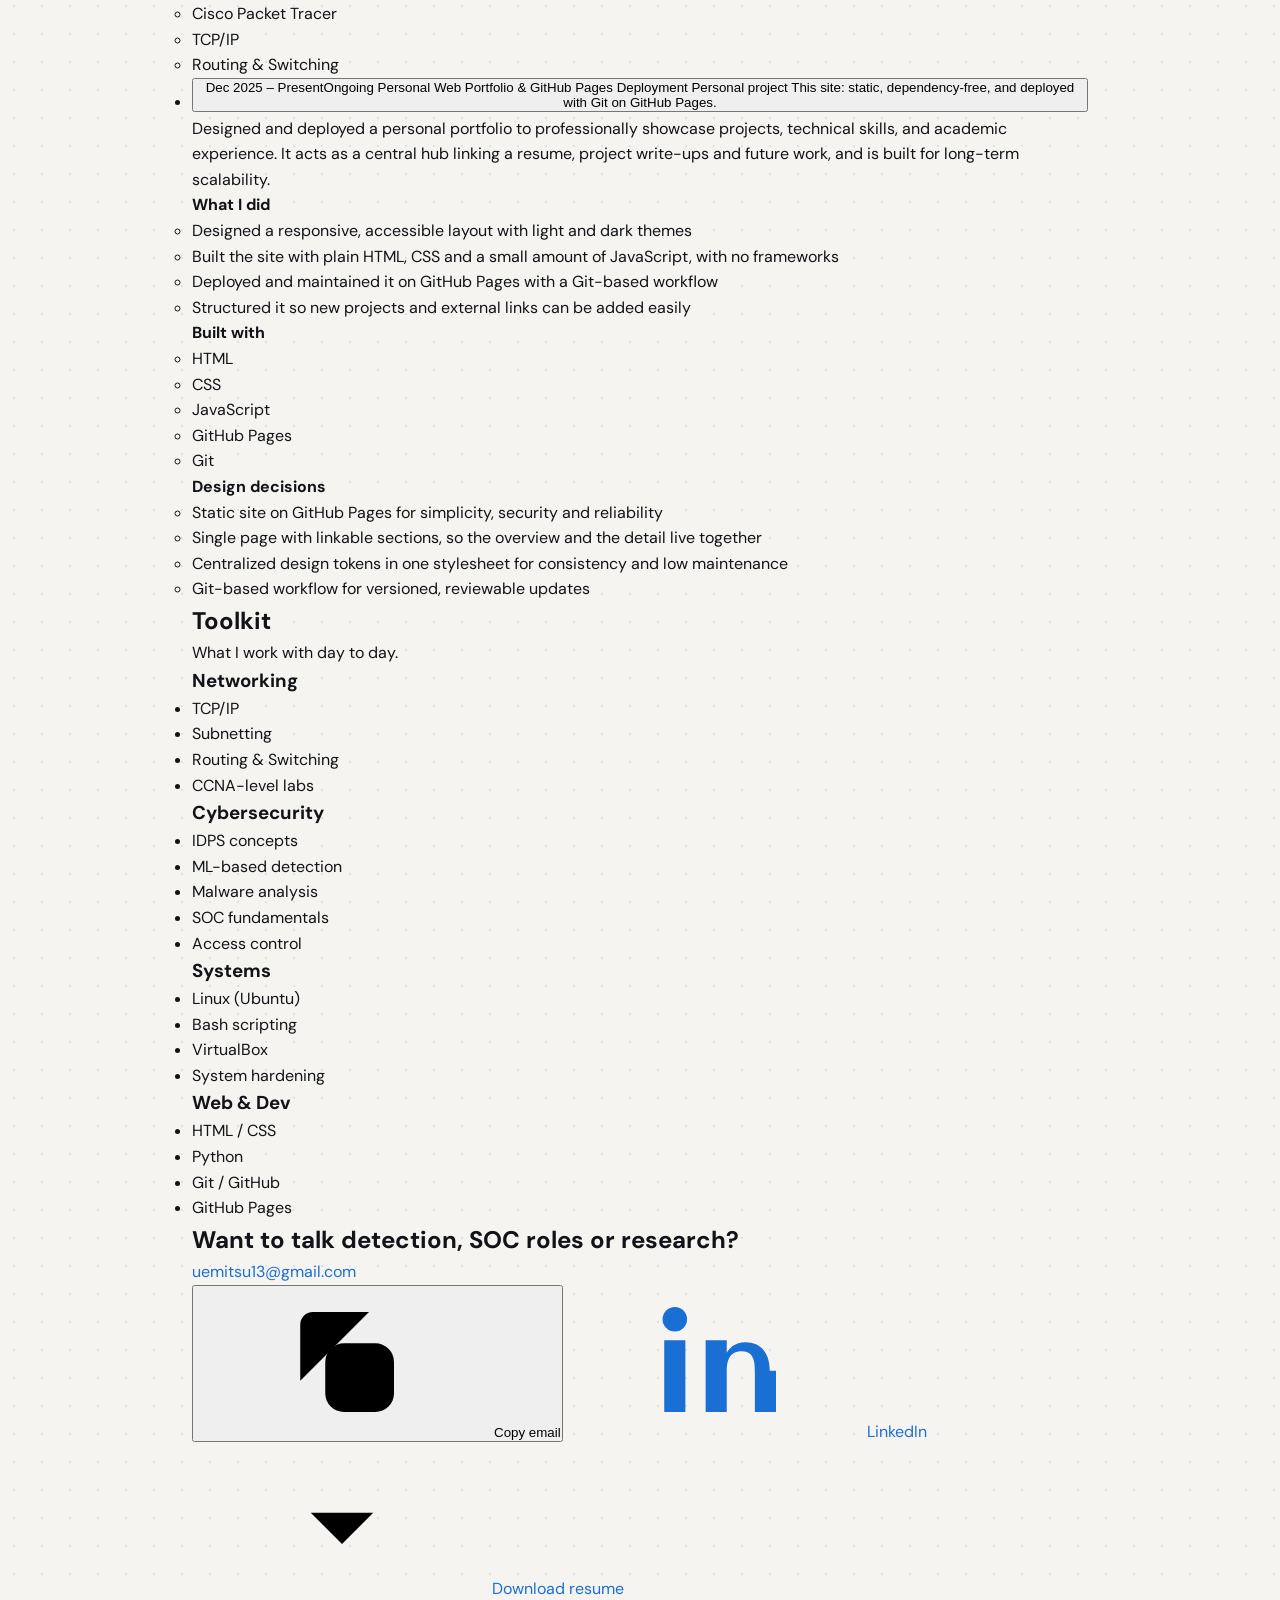
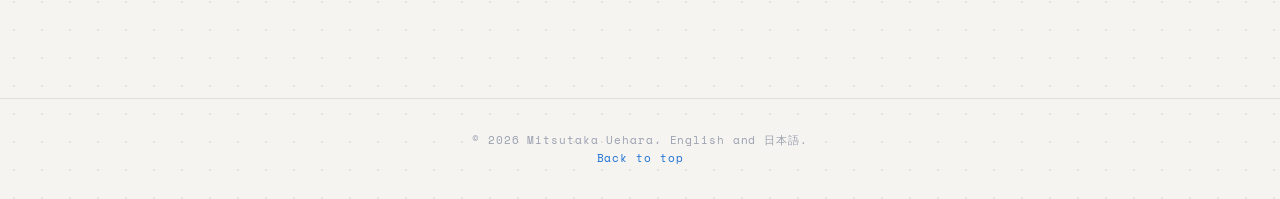
==== commit 46036103: "Update print statement from 'Hello' to 'Goodbye'" ====
--- a/index.html
+++ b/index.html
@@ -1,408 +1,465 @@
 <!DOCTYPE html>
 <html lang="en">
 <head>
-  <meta charset="UTF-8" />
-  <meta name="viewport" content="width=device-width, initial-scale=1.0" />
-  <title>Mitsutaka Uehara | IT & Cybersecurity</title>
-  <meta name="description" content="Mitsutaka Uehara — cybersecurity student aiming to become a SOC analyst. ML-based intrusion detection research, networking labs, and web projects." />
-  <meta name="theme-color" content="#1A5FBF" />
-  <meta property="og:type" content="website" />
-  <meta property="og:title" content="Mitsutaka Uehara | IT & Cybersecurity" />
-  <meta property="og:description" content="Cybersecurity student aiming to become a SOC analyst. ML-based intrusion detection research, networking labs, and web projects." />
-  <link rel="icon" type="image/svg+xml" href="data:image/svg+xml,%3Csvg xmlns='http://www.w3.org/2000/svg' viewBox='0 0 100 100'%3E%3Crect width='100' height='100' rx='22' fill='%231A5FBF'/%3E%3Ctext x='50' y='69' font-family='monospace' font-size='56' font-weight='700' fill='white' text-anchor='middle'%3EM%3C/text%3E%3C/svg%3E" />
-  <link rel="stylesheet" href="/style.css">
-  <style>
-    .hero {
-      padding: 6rem 0 5rem;
-    }
-    .hero-eyebrow {
-      font-family: var(--font-mono);
-      font-size: 0.72rem;
-      color: var(--blue);
-      letter-spacing: 0.18em;
-      text-transform: uppercase;
-      margin-bottom: 1.5rem;
-      display: flex;
-      align-items: center;
-      gap: 0.75rem;
-    }
-    .hero-eyebrow::before {
-      content: '';
-      display: inline-block;
-      width: 28px;
-      height: 1px;
-      background: var(--blue);
-    }
-    .hero h1 {
-      font-family: var(--font-mono);
-      font-size: clamp(2.2rem, 5vw, 3.5rem);
-      font-weight: 700;
-      line-height: 1.1;
-      letter-spacing: -0.02em;
-      margin-bottom: 1.5rem;
-      color: var(--text);
-    }
-    .hero h1 .accent { color: var(--blue); }
-    .hero-desc {
-      font-size: 1.05rem;
-      font-weight: 300;
-      color: var(--text-2);
-      max-width: 520px;
-      line-height: 1.75;
-      margin-bottom: 2.5rem;
-    }
-    .hero-actions { display: flex; gap: 0.75rem; flex-wrap: wrap; }
-    .btn {
-      display: inline-flex;
-      align-items: center;
-      gap: 0.5rem;
-      padding: 0.7rem 1.5rem;
-      border-radius: 5px;
-      font-family: var(--font-mono);
-      font-size: 0.75rem;
-      letter-spacing: 0.08em;
-      text-decoration: none;
-      transition: all 0.2s;
-      cursor: pointer;
-    }
-    .btn-primary {
-      background: var(--blue);
-      color: #fff;
-      border: 1px solid var(--blue);
-    }
-    .btn-primary:hover {
-      background: var(--blue-2);
-      border-color: var(--blue-2);
-      color: #fff;
-      box-shadow: 0 4px 16px rgba(26,111,212,0.25);
-    }
-    .btn-outline {
-      background: var(--white);
-      color: var(--text-2);
-      border: 1px solid var(--border-2);
-    }
-    .btn-outline:hover {
-      color: var(--text);
-      border-color: rgba(127,127,127,0.4);
-      box-shadow: 0 2px 8px rgba(0,0,0,0.06);
-    }
-
-    /* ABOUT */
-    .about-section { margin-bottom: 5rem; }
-    .about-grid {
-      display: grid;
-      grid-template-columns: 1fr 1fr;
-      gap: 1px;
-      background: var(--border);
-      border: 1px solid var(--border);
-      border-radius: 8px;
-      overflow: hidden;
-    }
-    .about-block { background: var(--white); padding: 2rem; }
-    .about-block-label {
-      font-family: var(--font-mono);
-      font-size: 0.65rem;
-      color: var(--text-3);
-      letter-spacing: 0.12em;
-      text-transform: uppercase;
-      margin-bottom: 0.75rem;
-    }
-    .about-block p {
-      font-size: 0.95rem;
-      color: var(--text-2);
-      line-height: 1.7;
-      font-weight: 300;
-    }
-    .about-block p strong { color: var(--text); font-weight: 500; }
-
-    /* PROJECTS */
-    .projects-section { margin-bottom: 5rem; }
-    .proj-grid {
-      display: flex;
-      flex-direction: column;
-      gap: 1px;
-      background: var(--border);
-      border: 1px solid var(--border);
-      border-radius: 8px;
-      overflow: hidden;
-    }
-    .proj-item {
-      display: grid;
-      grid-template-columns: auto 1fr auto;
-      align-items: start;
-      gap: 1.5rem;
-      background: var(--white);
-      padding: 1.5rem 2rem;
-      text-decoration: none;
-      transition: background 0.2s;
-    }
-    .proj-item:hover { background: var(--bg); }
-    .proj-num {
-      font-family: var(--font-mono);
-      font-size: 0.65rem;
-      color: var(--text-3);
-      padding-top: 3px;
-      min-width: 20px;
-    }
-    .proj-name {
-      font-size: 0.95rem;
-      font-weight: 500;
-      color: var(--text);
-      margin-bottom: 0.35rem;
-    }
-    .proj-sub { font-size: 0.82rem; color: var(--text-2); font-weight: 300; }
-    .proj-tags { display: flex; flex-wrap: wrap; gap: 0.35rem; margin-top: 0.6rem; }
-    .proj-arrow {
-      color: var(--text-3);
-      font-size: 1rem;
-      padding-top: 2px;
-      transition: color 0.2s, transform 0.2s;
-    }
-    .proj-item:hover .proj-arrow { color: var(--blue); transform: translateX(3px); }
-
-    /* SKILLS */
-    .skills-section { margin-bottom: 5rem; }
-    .skills-grid {
-      display: grid;
-      grid-template-columns: repeat(auto-fit, minmax(200px, 1fr));
-      gap: 1px;
-      background: var(--border);
-      border: 1px solid var(--border);
-      border-radius: 8px;
-      overflow: hidden;
-    }
-    .skill-block { background: var(--white); padding: 1.5rem; }
-    .skill-block-title {
-      font-family: var(--font-mono);
-      font-size: 0.68rem;
-      color: var(--blue);
-      letter-spacing: 0.12em;
-      text-transform: uppercase;
-      margin-bottom: 0.85rem;
-    }
-    .skill-list { list-style: none; display: flex; flex-direction: column; gap: 0.4rem; }
-    .skill-list li {
-      font-size: 0.85rem;
-      color: var(--text-2);
-      font-weight: 300;
-      display: flex;
-      align-items: center;
-      gap: 0.5rem;
-    }
-    .skill-list li::before {
-      content: '';
-      width: 4px; height: 4px;
-      border-radius: 50%;
-      background: var(--text-3);
-      flex-shrink: 0;
-    }
-
-    /* CONTACT */
-    .contact-section { margin-bottom: 3rem; }
-    .contact-grid { display: grid; grid-template-columns: 1fr 1fr; gap: 1rem; }
-    .contact-card {
-      background: var(--white);
-      border: 1px solid var(--border);
-      border-radius: 8px;
-      padding: 1.5rem;
-      text-decoration: none;
-      display: flex;
-      flex-direction: column;
-      gap: 0.35rem;
-      transition: border-color 0.2s, box-shadow 0.2s;
-    }
-    .contact-card:hover {
-      border-color: rgba(26,111,212,0.3);
-      box-shadow: 0 2px 12px rgba(26,111,212,0.08);
-    }
-    .contact-card-label {
-      font-family: var(--font-mono);
-      font-size: 0.65rem;
-      color: var(--text-3);
-      letter-spacing: 0.1em;
-      text-transform: uppercase;
-    }
-    .contact-card-value { font-size: 0.9rem; color: var(--text); font-weight: 300; }
-
-    @media (max-width: 640px) {
-      .about-grid, .contact-grid { grid-template-columns: 1fr; }
-      .hero h1 { font-size: 2rem; }
-    }
-  </style>
+  <meta charset="UTF-8">
+  <meta name="viewport" content="width=device-width, initial-scale=1">
+  <title>Mitsutaka Uehara | IT &amp; Cybersecurity Student</title>
+  <meta name="description" content="Mitsutaka Uehara is a cybersecurity student working toward a SOC analyst role. Machine-learning intrusion detection research, networking labs, malware analysis and web projects.">
+  <meta name="color-scheme" content="light dark">
+  <meta name="theme-color" content="#eef0f5">
+  <meta property="og:type" content="website">
+  <meta property="og:title" content="Mitsutaka Uehara | IT &amp; Cybersecurity Student">
+  <meta property="og:description" content="Cybersecurity student working toward a SOC analyst role. ML-based intrusion detection research, networking labs and web projects.">
+  <meta name="twitter:card" content="summary">
+  <link rel="icon" type="image/svg+xml" href="data:image/svg+xml,%3Csvg xmlns='http://www.w3.org/2000/svg' viewBox='0 0 64 64'%3E%3Crect width='64' height='64' rx='14' fill='%23e23b1e'/%3E%3Ctext x='32' y='46' font-size='38' text-anchor='middle' fill='white' font-family='sans-serif' font-weight='700'%3E%E6%A4%9C%3C/text%3E%3C/svg%3E">
+
+  <script>
+    // Runs before first paint: marks JS as available and applies the visitor's system theme.
+    (function () {
+      var d = document.documentElement;
+      d.classList.add('js');
+      try { if (window.matchMedia('(prefers-color-scheme: dark)').matches) d.setAttribute('data-theme', 'dark'); } catch (e) {}
+    })();
+  </script>
+
+  <link rel="preconnect" href="https://fonts.googleapis.com">
+  <link rel="preconnect" href="https://fonts.gstatic.com" crossorigin>
+  <link rel="stylesheet" href="https://fonts.googleapis.com/css2?family=Archivo:wdth,wght@62..125,100..900&family=JetBrains+Mono:wght@400;500&family=Zen+Kaku+Gothic+New:wght@400;500;700&display=swap">
+  <link rel="stylesheet" href="style.css">
+
+  <script type="application/ld+json">
+  {
+    "@context": "https://schema.org",
+    "@type": "Person",
+    "name": "Mitsutaka Uehara",
+    "jobTitle": "IT & Cybersecurity Student",
+    "affiliation": [
+      { "@type": "CollegeOrUniversity", "name": "Edmonds College" },
+      { "@type": "CollegeOrUniversity", "name": "Kanto Gakuin University" }
+    ],
+    "knowsLanguage": ["English", "Japanese"],
+    "knowsAbout": ["Cybersecurity", "Intrusion detection", "Machine learning", "Computer networking", "Malware analysis"],
+    "sameAs": ["https://www.linkedin.com/in/mitsutaka-uehara"]
+  }
+  </script>
 </head>
 <body>
 
-<a class="skip-link" href="#main-content">Skip to content</a>
-
-<header>
-  <div class="header-logo"><a href="/">Mitsutaka Uehara</a></div>
-  <nav id="site-nav" class="nav-links">
-    <a href="/" class="active" aria-current="page">home</a>
-    <a href="/portfolio/">projects</a>
-    <a href="/Mitsutaka_Uehara_resume.pdf" target="_blank" rel="noopener">resume</a>
-  </nav>
-  <div class="header-actions">
-    <button id="theme-toggle" class="icon-btn" type="button" aria-pressed="false" aria-label="Toggle dark mode">
-      <svg class="icon-sun" viewBox="0 0 24 24" fill="none" stroke="currentColor" stroke-width="2" stroke-linecap="round"><circle cx="12" cy="12" r="4"/><path d="M12 2v2M12 20v2M4.9 4.9l1.4 1.4M17.7 17.7l1.4 1.4M2 12h2M20 12h2M4.9 19.1l1.4-1.4M17.7 6.3l1.4-1.4"/></svg>
-      <svg class="icon-moon" viewBox="0 0 24 24" fill="none" stroke="currentColor" stroke-width="2" stroke-linecap="round" stroke-linejoin="round"><path d="M21 12.79A9 9 0 1 1 11.21 3 7 7 0 0 0 21 12.79z"/></svg>
-    </button>
-    <button id="nav-toggle" class="icon-btn nav-toggle" type="button" aria-expanded="false" aria-controls="site-nav" aria-label="Toggle menu">
-      <span></span><span></span><span></span>
-    </button>
+<!-- Icon sprite -->
+<svg width="0" height="0" style="position:absolute" aria-hidden="true" focusable="false">
+  <symbol id="i-sun" viewBox="0 0 24 24"><circle cx="12" cy="12" r="4"/><path d="M12 2v2M12 20v2M4.9 4.9l1.4 1.4M17.7 17.7l1.4 1.4M2 12h2M20 12h2M4.9 19.1l1.4-1.4M17.7 6.3l1.4-1.4"/></symbol>
+  <symbol id="i-moon" viewBox="0 0 24 24"><path d="M21 12.8A9 9 0 1 1 11.2 3a7 7 0 0 0 9.8 9.8z"/></symbol>
+  <symbol id="i-download" viewBox="0 0 24 24"><path d="M12 4v11M7 11l5 5 5-5M5 20h14"/></symbol>
+  <symbol id="i-mail" viewBox="0 0 24 24"><rect x="3" y="5" width="18" height="14" rx="3"/><path d="m4 7 8 6 8-6"/></symbol>
+  <symbol id="i-copy" viewBox="0 0 24 24"><rect x="9" y="9" width="11" height="11" rx="3"/><path d="M5 15V6a2 2 0 0 1 2-2h9"/></symbol>
+  <symbol id="i-arrows" viewBox="0 0 24 24"><path d="M9 7l-5 5 5 5M15 7l5 5-5 5"/></symbol>
+  <symbol id="i-linkedin" viewBox="0 0 24 24"><path fill="currentColor" stroke="none" d="M6.94 8.5H3.56V20h3.38V8.5zM5.25 3.2a1.96 1.96 0 1 0 0 3.92 1.96 1.96 0 0 0 0-3.92zM20.44 13.4c0-3.1-1.65-4.55-3.86-4.55-1.78 0-2.58.98-3.02 1.67V8.5h-3.38V20h3.38v-6.4c0-1.69.32-3.32 2.41-3.32 2.06 0 2.09 1.93 2.09 3.43V20h3.38v-6.6z"/></symbol>
+</svg>
+
+<a class="skip-link" href="#main">Skip to content</a>
+
+<header class="bar">
+  <div class="container bar-inner">
+    <a class="brand" href="#top" aria-label="Mitsutaka Uehara, back to top">
+      <span class="seal" aria-hidden="true">検</span>
+      <span>Mitsutaka Uehara</span>
+    </a>
+
+    <nav class="nav" aria-label="Primary">
+      <ul class="nav-links" id="nav-links">
+        <li><a href="#about">About</a></li>
+        <li><a href="#work">Work</a></li>
+        <li><a href="#toolkit">Toolkit</a></li>
+        <li><a href="#contact">Contact</a></li>
+        <li class="only-menu"><a href="Mitsutaka_Uehara_resume.pdf" download>Resume (PDF)</a></li>
+      </ul>
+      <a class="btn btn-solid btn-sm nav-resume" href="Mitsutaka_Uehara_resume.pdf" download>
+        <svg class="i" aria-hidden="true"><use href="#i-download"/></svg>Resume
+      </a>
+      <button class="icon-btn" id="theme-toggle" type="button" aria-label="Dark mode" aria-pressed="false">
+        <svg class="i i-moon" aria-hidden="true"><use href="#i-moon"/></svg>
+        <svg class="i i-sun" aria-hidden="true"><use href="#i-sun"/></svg>
+      </button>
+      <button class="icon-btn menu-btn" id="menu-btn" type="button" aria-label="Open menu" aria-expanded="false" aria-controls="nav-links">
+        <span></span><span></span>
+      </button>
+    </nav>
   </div>
 </header>
 
-<main id="main-content">
-
-  <section class="hero">
-    <div class="hero-eyebrow">IT &amp; Cybersecurity Student</div>
-    <h1>Mitsutaka<br><span class="accent">Uehara</span></h1>
-    <p class="hero-desc">
-      Building toward a career in security operations. Hands-on experience
-      in networking, machine learning–based IDPS research, and web systems.
-      Currently at <strong>Edmonds College</strong>.
-    </p>
-    <div class="hero-actions">
-      <a class="btn btn-primary" href="/portfolio/">View Projects</a>
-      <a class="btn btn-outline" href="/Mitsutaka_Uehara_resume.pdf" target="_blank" rel="noopener">Download Resume</a>
-      <a class="btn btn-outline" href="https://www.linkedin.com/in/mitsutaka-uehara" target="_blank" rel="noopener">LinkedIn</a>
+<main id="main">
+
+  <!-- ============ HERO ============ -->
+  <section class="hero" id="top">
+    <div class="container">
+
+      <div class="hero-top">
+        <h1 class="name">
+          <span class="name-line"><span>Mitsutaka</span></span>
+          <span class="name-line"><span>Uehara</span></span>
+        </h1>
+        <div class="hero-side">
+          <p class="role"><strong>Cybersecurity student</strong> at Edmonds College, working toward a SOC analyst role.</p>
+        </div>
+      </div>
+
+      <section class="pg" aria-labelledby="pg-title">
+        <div class="pg-head">
+          <div>
+            <h2 class="pg-title" id="pg-title">Where would you set the alarm?</h2>
+            <p class="pg-sub">Every dot is a network event scored by a detector. Move the line to decide what counts as an attack and see what it costs. This trade-off is what my intrusion detection research kept coming back to.</p>
+          </div>
+          <ul class="legend" aria-label="Legend">
+            <li><span class="key key-tn"></span>Normal event</li>
+            <li><span class="key key-fp"></span>False alarm</li>
+            <li><span class="key key-tp"></span>Attack caught</li>
+            <li><span class="key key-fn"></span>Attack missed</li>
+          </ul>
+        </div>
+
+        <div class="pg-plot" id="pg-plot">
+          <div class="pg-zone" id="pg-zone" aria-hidden="true"><span>Raises an alert</span></div>
+          <span class="pg-side" aria-hidden="true">Ignored</span>
+          <svg class="pg-svg" id="pg-svg" aria-hidden="true" focusable="false"></svg>
+          <div class="pg-handle" id="pg-handle" role="slider" tabindex="0"
+               aria-label="Alert threshold" aria-orientation="horizontal"
+               aria-valuemin="0" aria-valuemax="100" aria-valuenow="50">
+            <span class="pg-value" id="pg-value">0.50</span>
+            <span class="pg-knob"><svg class="i" aria-hidden="true"><use href="#i-arrows"/></svg></span>
+          </div>
+        </div>
+        <div class="pg-axis" aria-hidden="true"><span>Looks normal</span><span>Looks suspicious</span></div>
+
+        <div class="pg-read">
+          <div class="rd">
+            <div class="rd-num" id="rd-prec">–</div>
+            <p class="rd-label"><b>Alerts that were real attacks</b>Precision</p>
+          </div>
+          <div class="rd">
+            <div class="rd-num" id="rd-rec">–</div>
+            <p class="rd-label"><b>Attacks that were caught</b>Recall</p>
+          </div>
+          <div class="rd rd-msg">
+            <p class="rd-text" id="pg-msg">Drag the line to set a threshold.</p>
+            <ul class="rd-counts">
+              <li><b id="c-alerts">0</b>alerts raised</li>
+              <li><b id="c-fp">0</b>of them false alarms</li>
+              <li><b id="c-fn">0</b>attacks missed</li>
+            </ul>
+          </div>
+        </div>
+
+        <div class="pg-foot">
+          <div class="presets" role="group" aria-label="Threshold presets">
+            <button class="chip" type="button" data-preset="recall" aria-pressed="false">Catch every attack</button>
+            <button class="chip" type="button" data-preset="balanced" aria-pressed="false">Best balance</button>
+            <button class="chip" type="button" data-preset="quiet" aria-pressed="false">No false alarms</button>
+          </div>
+          <p class="pg-note" id="pg-note">Synthetic data for illustration. Attacks are rare compared with normal traffic, as in real networks.</p>
+        </div>
+        <p class="sr-only" id="pg-live" role="status" aria-live="polite"></p>
+      </section>
+
+      <div class="hero-cta">
+        <a class="btn btn-solid" href="#work">See my work</a>
+        <a class="btn btn-line" href="Mitsutaka_Uehara_resume.pdf" download>
+          <svg class="i" aria-hidden="true"><use href="#i-download"/></svg>Download resume
+        </a>
+        <a class="btn btn-line" href="https://www.linkedin.com/in/mitsutaka-uehara" target="_blank" rel="noopener">
+          <svg class="i" aria-hidden="true"><use href="#i-linkedin"/></svg>LinkedIn
+        </a>
+      </div>
+
     </div>
   </section>
 
-  <section class="about-section" data-reveal>
-    <div class="section-header"><h2>About</h2></div>
-    <div class="about-grid">
-      <div class="about-block">
-        <div class="about-block-label">Background</div>
-        <p>Cybersecurity student with experience across <strong>networking</strong>, systems administration, and applied security research. Conducted two years of ML-based intrusion detection research at Kanto Gakuin University before continuing studies in the US.</p>
-      </div>
-      <div class="about-block">
-        <div class="about-block-label">Goal</div>
-        <p>Aspiring <strong>SOC analyst</strong> — drawn to the intersection of accurate detection, real-world threat analysis, and informed incident response. Fluent in <strong>English and Japanese</strong>.</p>
+  <!-- ============ ABOUT ============ -->
+  <section class="section" id="about" aria-labelledby="about-title">
+    <div class="container split">
+      <div class="split-head">
+        <h2 class="h2" id="about-title">About</h2>
+        <p>Who I am and where I'm headed.</p>
+      </div>
+      <div>
+        <p class="lead">
+          I came to cybersecurity through <strong>intrusion detection</strong>: how a system decides something is an attack, and what it costs when it's wrong. At Kanto Gakuin University I spent two academic years testing machine learning models on the CICIDS2017 dataset, then continued my studies in the US. Now I'm working toward a role as a <strong>SOC analyst</strong>, where accurate detection, real-world threat analysis and informed incident response meet.
+        </p>
+        <dl class="facts">
+          <div class="fact">
+            <dt>Studying at</dt>
+            <dd>Edmonds College, Washington</dd>
+          </div>
+          <div class="fact">
+            <dt>Before that</dt>
+            <dd>Kanto Gakuin University, Japan<span>ML-based IDPS research and a malware analysis mini camp</span></dd>
+          </div>
+          <div class="fact">
+            <dt>Aiming for</dt>
+            <dd>SOC analyst</dd>
+          </div>
+          <div class="fact">
+            <dt>Languages</dt>
+            <dd>English and 日本語, both fluent</dd>
+          </div>
+        </dl>
       </div>
     </div>
   </section>
 
-  <section class="projects-section" data-reveal>
-    <div class="section-header"><h2>Projects</h2></div>
-    <div class="proj-grid">
-      <a class="proj-item" href="/portfolio/#idps">
-        <span class="proj-num">01</span>
-        <div class="proj-content">
-          <div class="proj-name">ML-Based Intrusion Detection Evaluation</div>
-          <div class="proj-sub">Kanto Gakuin University · 2022–2024</div>
-          <div class="proj-tags">
-            <span class="tag">Python</span>
-            <span class="tag">Machine Learning</span>
-            <span class="tag">Network Security</span>
-          </div>
-        </div>
-        <span class="proj-arrow" aria-hidden="true">→</span>
-      </a>
-      <a class="proj-item" href="/portfolio/#jsa">
-        <span class="proj-num">02</span>
-        <div class="proj-content">
-          <div class="proj-name">JSA Official Website</div>
-          <div class="proj-sub">Edmonds College · 2025–Present</div>
-          <div class="proj-tags">
-            <span class="tag">HTML/CSS</span>
-            <span class="tag">Google Sheets API</span>
-            <span class="tag">GitHub Pages</span>
-          </div>
-        </div>
-        <span class="proj-arrow" aria-hidden="true">→</span>
-      </a>
-      <a class="proj-item" href="/portfolio/#malware">
-        <span class="proj-num">03</span>
-        <div class="proj-content">
-          <div class="proj-name">Cybersecurity Mini Camp – Malware Analysis</div>
-          <div class="proj-sub">Kanto Gakuin University · May 2023</div>
-          <div class="proj-tags">
-            <span class="tag">Malware Analysis</span>
-            <span class="tag">Sandbox</span>
-          </div>
-        </div>
-        <span class="proj-arrow" aria-hidden="true">→</span>
-      </a>
-      <a class="proj-item" href="/portfolio/#ccna">
-        <span class="proj-num">04</span>
-        <div class="proj-content">
-          <div class="proj-name">Networking & Security Labs (CCNA)</div>
-          <div class="proj-sub">Academic Coursework</div>
-          <div class="proj-tags">
-            <span class="tag">Cisco Packet Tracer</span>
-            <span class="tag">TCP/IP</span>
-            <span class="tag">Routing & Switching</span>
-          </div>
-        </div>
-        <span class="proj-arrow" aria-hidden="true">→</span>
-      </a>
-      <a class="proj-item" href="/portfolio/#portfolio">
-        <span class="proj-num">05</span>
-        <div class="proj-content">
-          <div class="proj-name">Personal Web Portfolio</div>
-          <div class="proj-sub">Personal Project · 2025–Present</div>
-          <div class="proj-tags">
-            <span class="tag">HTML/CSS</span>
-            <span class="tag">Git</span>
-            <span class="tag">GitHub Pages</span>
-          </div>
-        </div>
-        <span class="proj-arrow" aria-hidden="true">→</span>
-      </a>
+  <!-- ============ WORK ============ -->
+  <section class="work" id="work" aria-labelledby="work-title">
+    <div class="container split">
+      <div class="split-head">
+        <h2 class="h2" id="work-title">Work</h2>
+        <p>Research, builds and labs. Open any row for the details.</p>
+      </div>
+
+      <ul class="queue">
+
+        <li class="q-item is-open" id="idps">
+          <h3>
+            <button class="q-btn" type="button" id="btn-idps" aria-expanded="true" aria-controls="case-idps">
+              <span class="q-when"><span class="q-date">Sep 2022 – Mar 2024</span><span class="q-status">Completed</span></span>
+              <span class="q-main">
+                <span class="q-title">ML-Based Intrusion Detection &amp; Prevention Evaluation</span>
+                <span class="q-where">Kanto Gakuin University</span>
+                <span class="q-sum">Two years testing four ML algorithms on CICIDS2017, and finding where they break down on normal traffic.</span>
+              </span>
+              <span class="q-icon" aria-hidden="true"></span>
+            </button>
+          </h3>
+          <div class="q-case" id="case-idps" role="region" aria-labelledby="btn-idps">
+            <div class="q-case-inner"><div class="case"><div class="case-body">
+              <p class="case-intro">A two-year research effort that fundamentally shaped my approach to cybersecurity. Driven by a strong interest in IDPS, I implemented and evaluated multiple machine learning algorithms against the CICIDS2017 dataset to understand how ML can address real-world network security challenges, and where it falls short.</p>
+              <div class="case-cols">
+                <div>
+                  <h4>What I did</h4>
+                  <ul class="did">
+                    <li>Implemented four ML algorithms: SVM, Naive Bayes, Decision Tree and k-Nearest Neighbors</li>
+                    <li>Ran binary classification experiments with precision and recall as the primary metrics</li>
+                    <li>Wrote about 10 Python source files, each over 1,000 lines</li>
+                    <li>Identified gaps between theoretical performance and real-world false positive rates on normal traffic</li>
+                    <li>Refined the experiments through continuous trial and error over two academic years</li>
+                    <li>Gained a realistic view of the challenges of running IDPS in operation</li>
+                  </ul>
+                </div>
+                <div>
+                  <h4>Built with</h4>
+                  <ul class="stack">
+                    <li>Python</li><li>Machine Learning</li><li>CICIDS2017</li><li>Network Security</li><li>Intrusion Detection</li>
+                  </ul>
+                </div>
+              </div>
+            </div></div></div>
+          </div>
+        </li>
+
+        <li class="q-item" id="jsa">
+          <h3>
+            <button class="q-btn" type="button" id="btn-jsa" aria-expanded="false" aria-controls="case-jsa">
+              <span class="q-when"><span class="q-date">Nov 2025 – Present</span><span class="q-status is-live">Ongoing</span></span>
+              <span class="q-main">
+                <span class="q-title">Japanese Student Association Official Website</span>
+                <span class="q-where">Edmonds College</span>
+                <span class="q-sum">An official site that gives new students one organized place to find events and updates.</span>
+              </span>
+              <span class="q-icon" aria-hidden="true"></span>
+            </button>
+          </h3>
+          <div class="q-case" id="case-jsa" role="region" aria-labelledby="btn-jsa">
+            <div class="q-case-inner"><div class="case"><div class="case-body">
+              <p class="case-intro">My first experience building a website, and a project with real stakes. The JSA previously relied on social media, making it difficult for new students to find organized information. I designed and deployed an official site to serve as a stable, centralized hub for the organization.</p>
+              <div class="case-cols">
+                <div>
+                  <h4>What I did</h4>
+                  <ul class="did">
+                    <li>Designed the overall site structure with a focus on clarity and easy navigation</li>
+                    <li>Created a layout that gives quick access to event info and organizational updates</li>
+                    <li>Made information easier to find than on fragmented social media channels</li>
+                    <li>Delivered a site suitable for publication as an official college-affiliated resource</li>
+                  </ul>
+                </div>
+                <div>
+                  <h4>Built with</h4>
+                  <ul class="stack"><li>HTML</li><li>CSS</li><li>Google Sheets API</li><li>GitHub Pages</li></ul>
+                </div>
+              </div>
+            </div></div></div>
+          </div>
+        </li>
+
+        <li class="q-item" id="malware">
+          <h3>
+            <button class="q-btn" type="button" id="btn-malware" aria-expanded="false" aria-controls="case-malware">
+              <span class="q-when"><span class="q-date">May 2023</span><span class="q-status">Completed</span></span>
+              <span class="q-main">
+                <span class="q-title">Cybersecurity Mini Camp: Malware Analysis</span>
+                <span class="q-where">Kanto Gakuin University</span>
+                <span class="q-sum">Ran live malware samples in sandboxes, watched how they behave and wrote up the findings.</span>
+              </span>
+              <span class="q-icon" aria-hidden="true"></span>
+            </button>
+          </h3>
+          <div class="q-case" id="case-malware" role="region" aria-labelledby="btn-malware">
+            <div class="q-case-inner"><div class="case"><div class="case-body">
+              <p class="case-intro">An intensive cybersecurity training program focused on malware analysis and dynamic behavior monitoring. Gained hands-on experience executing samples in controlled environments and documenting findings.</p>
+              <div class="case-cols">
+                <div>
+                  <h4>What I did</h4>
+                  <ul class="did">
+                    <li>Executed malware samples in sandboxed environments and analyzed behavioral patterns</li>
+                    <li>Practiced secure handling and analysis procedures for live malware</li>
+                    <li>Produced technical reports summarizing attack vectors and countermeasures</li>
+                  </ul>
+                </div>
+                <div>
+                  <h4>Built with</h4>
+                  <ul class="stack"><li>Malware Analysis</li><li>Sandbox Environments</li></ul>
+                </div>
+              </div>
+            </div></div></div>
+          </div>
+        </li>
+
+        <li class="q-item" id="ccna">
+          <h3>
+            <button class="q-btn" type="button" id="btn-ccna" aria-expanded="false" aria-controls="case-ccna">
+              <span class="q-when"><span class="q-date">Coursework</span></span>
+              <span class="q-main">
+                <span class="q-title">Networking &amp; Security Labs (CCNA)</span>
+                <span class="q-where">Simulated industry-standard environments</span>
+                <span class="q-sum">Routing, switching, subnetting and troubleshooting labs in Cisco Packet Tracer.</span>
+              </span>
+              <span class="q-icon" aria-hidden="true"></span>
+            </button>
+          </h3>
+          <div class="q-case" id="case-ccna" role="region" aria-labelledby="btn-ccna">
+            <div class="q-case-inner"><div class="case"><div class="case-body">
+              <p class="case-intro">Hands-on networking labs focused on routing, switching, subnetting, basic firewall configuration, and network troubleshooting, all in simulated industry-standard environments.</p>
+              <div class="case-cols">
+                <div>
+                  <h4>What I did</h4>
+                  <ul class="did">
+                    <li>Configured routing and switching scenarios using Cisco Packet Tracer</li>
+                    <li>Performed subnetting and network troubleshooting exercises</li>
+                    <li>Applied foundational network security best practices</li>
+                  </ul>
+                </div>
+                <div>
+                  <h4>Built with</h4>
+                  <ul class="stack"><li>Cisco Packet Tracer</li><li>TCP/IP</li><li>Routing &amp; Switching</li></ul>
+                </div>
+              </div>
+            </div></div></div>
+          </div>
+        </li>
+
+        <li class="q-item" id="portfolio">
+          <h3>
+            <button class="q-btn" type="button" id="btn-portfolio" aria-expanded="false" aria-controls="case-portfolio">
+              <span class="q-when"><span class="q-date">Dec 2025 – Present</span><span class="q-status is-live">Ongoing</span></span>
+              <span class="q-main">
+                <span class="q-title">Personal Web Portfolio &amp; GitHub Pages Deployment</span>
+                <span class="q-where">Personal project</span>
+                <span class="q-sum">This site: static, dependency-free, and deployed with Git on GitHub Pages.</span>
+              </span>
+              <span class="q-icon" aria-hidden="true"></span>
+            </button>
+          </h3>
+          <div class="q-case" id="case-portfolio" role="region" aria-labelledby="btn-portfolio">
+            <div class="q-case-inner"><div class="case"><div class="case-body">
+              <p class="case-intro">Designed and deployed a personal portfolio to professionally showcase projects, technical skills, and academic experience. It acts as a central hub linking a resume, project write-ups and future work, and is built for long-term scalability.</p>
+              <div class="case-cols">
+                <div>
+                  <h4>What I did</h4>
+                  <ul class="did">
+                    <li>Designed a responsive, accessible layout with light and dark themes</li>
+                    <li>Built the site with plain HTML, CSS and a small amount of JavaScript, with no frameworks</li>
+                    <li>Deployed and maintained it on GitHub Pages with a Git-based workflow</li>
+                    <li>Structured it so new projects and external links can be added easily</li>
+                  </ul>
+                </div>
+                <div>
+                  <h4>Built with</h4>
+                  <ul class="stack"><li>HTML</li><li>CSS</li><li>JavaScript</li><li>GitHub Pages</li><li>Git</li></ul>
+                </div>
+              </div>
+              <div class="decisions">
+                <h4>Design decisions</h4>
+                <ul>
+                  <li>Static site on GitHub Pages for simplicity, security and reliability</li>
+                  <li>Single page with linkable sections, so the overview and the detail live together</li>
+                  <li>Centralized design tokens in one stylesheet for consistency and low maintenance</li>
+                  <li>Git-based workflow for versioned, reviewable updates</li>
+                </ul>
+              </div>
+            </div></div></div>
+          </div>
+        </li>
+
+      </ul>
     </div>
   </section>
 
-  <section class="skills-section" data-reveal>
-    <div class="section-header"><h2>Skills</h2></div>
-    <div class="skills-grid">
-      <div class="skill-block">
-        <div class="skill-block-title">Networking</div>
-        <ul class="skill-list">
-          <li>TCP/IP</li><li>Subnetting</li><li>Routing & Switching</li><li>CCNA-level</li>
-        </ul>
-      </div>
-      <div class="skill-block">
-        <div class="skill-block-title">Cybersecurity</div>
-        <ul class="skill-list">
-          <li>IDPS concepts</li><li>Malware analysis</li><li>SOC fundamentals</li><li>Access control</li>
-        </ul>
-      </div>
-      <div class="skill-block">
-        <div class="skill-block-title">Systems</div>
-        <ul class="skill-list">
-          <li>Linux (Ubuntu)</li><li>Bash scripting</li><li>VirtualBox</li><li>System hardening</li>
-        </ul>
-      </div>
-      <div class="skill-block">
-        <div class="skill-block-title">Web & Dev</div>
-        <ul class="skill-list">
-          <li>HTML / CSS</li><li>Python</li><li>Git / GitHub</li><li>GitHub Pages</li>
-        </ul>
+  <!-- ============ TOOLKIT ============ -->
+  <section class="section" id="toolkit" aria-labelledby="toolkit-title">
+    <div class="container split">
+      <div class="split-head">
+        <h2 class="h2" id="toolkit-title">Toolkit</h2>
+        <p>What I work with day to day.</p>
+      </div>
+      <div class="kit">
+        <div class="kit-row">
+          <h3 class="kit-name">Networking</h3>
+          <ul class="kit-items"><li>TCP/IP</li><li>Subnetting</li><li>Routing &amp; Switching</li><li>CCNA-level labs</li></ul>
+        </div>
+        <div class="kit-row">
+          <h3 class="kit-name">Cybersecurity</h3>
+          <ul class="kit-items"><li>IDPS concepts</li><li>ML-based detection</li><li>Malware analysis</li><li>SOC fundamentals</li><li>Access control</li></ul>
+        </div>
+        <div class="kit-row">
+          <h3 class="kit-name">Systems</h3>
+          <ul class="kit-items"><li>Linux (Ubuntu)</li><li>Bash scripting</li><li>VirtualBox</li><li>System hardening</li></ul>
+        </div>
+        <div class="kit-row">
+          <h3 class="kit-name">Web &amp; Dev</h3>
+          <ul class="kit-items"><li>HTML / CSS</li><li>Python</li><li>Git / GitHub</li><li>GitHub Pages</li></ul>
+        </div>
       </div>
     </div>
   </section>
 
-  <section class="contact-section" data-reveal>
-    <div class="section-header"><h2>Contact</h2></div>
-    <div class="contact-grid">
-      <a class="contact-card" href="mailto:uemitsu13@gmail.com">
-        <span class="contact-card-label">Email</span>
-        <span class="contact-card-value">uemitsu13@gmail.com</span>
-      </a>
-      <a class="contact-card" href="https://www.linkedin.com/in/mitsutaka-uehara" target="_blank" rel="noopener">
-        <span class="contact-card-label">LinkedIn</span>
-        <span class="contact-card-value">linkedin.com/in/mitsutaka-uehara</span>
-      </a>
+  <!-- ============ CONTACT ============ -->
+  <section class="contact" id="contact" aria-labelledby="contact-title">
+    <div class="container">
+      <h2 class="contact-q" id="contact-title">Want to talk detection, SOC roles or research?</h2>
+      <a class="mail" href="mailto:uemitsu13@gmail.com">uemitsu13@gmail.com</a>
+      <div class="contact-actions">
+        <button class="btn btn-line" type="button" id="copy-mail" data-mail="uemitsu13@gmail.com">
+          <svg class="i" aria-hidden="true"><use href="#i-copy"/></svg>Copy email
+        </button>
+        <a class="btn btn-line" href="https://www.linkedin.com/in/mitsutaka-uehara" target="_blank" rel="noopener">
+          <svg class="i" aria-hidden="true"><use href="#i-linkedin"/></svg>LinkedIn
+        </a>
+        <a class="btn btn-solid" href="Mitsutaka_Uehara_resume.pdf" download>
+          <svg class="i" aria-hidden="true"><use href="#i-download"/></svg>Download resume
+        </a>
+      </div>
+      <p class="time-note" id="time-note"></p>
     </div>
   </section>
 
 </main>
 
-<footer>
-  <p>© <span class="current-year">2026</span> Mitsutaka Uehara &nbsp;·&nbsp; English &amp; 日本語</p>
+<footer class="foot">
+  <div class="container foot-inner">
+    <p>© <span class="year">2026</span> Mitsutaka Uehara. English and 日本語.</p>
+    <p><a href="#top">Back to top</a></p>
+  </div>
 </footer>
 
-<script src="/script.js"></script>
+<div class="toast" id="toast" role="status" aria-live="polite"></div>
+
+<script src="script.js"></script>
 </body>
 </html>
--- a/style.css
+++ b/style.css
@@ -18,38 +18,104 @@
   --text-3:  #9AA0B0;
   --border:  rgba(0,0,0,0.08);
   --border-2:rgba(0,0,0,0.14);
+  --header-bg: rgba(245,244,240,0.88);
+  --dot-color: rgba(0,0,0,0.08);
   --font-mono: 'Space Mono', monospace;
   --font-body: 'DM Sans', sans-serif;
 }
 
+/* Dark palette: follows system preference automatically, or an explicit
+   choice made with the theme toggle (data-theme on <html>). */
+@media (prefers-color-scheme: dark) {
+  :root:not([data-theme="light"]) {
+    --white:   #14161C;
+    --bg:      #0B0C10;
+    --bg-2:    #1B1E27;
+    --blue:    #5B9EF5;
+    --blue-2:  #7AB3FF;
+    --blue-light: rgba(91,158,245,0.14);
+    --text:    #EDEEF2;
+    --text-2:  #A8ADBD;
+    --text-3:  #6B7180;
+    --border:  rgba(255,255,255,0.08);
+    --border-2:rgba(255,255,255,0.16);
+    --header-bg: rgba(11,12,16,0.85);
+    --dot-color: rgba(255,255,255,0.06);
+  }
+}
+:root[data-theme="dark"] {
+  --white:   #14161C;
+  --bg:      #0B0C10;
+  --bg-2:    #1B1E27;
+  --blue:    #5B9EF5;
+  --blue-2:  #7AB3FF;
+  --blue-light: rgba(91,158,245,0.14);
+  --text:    #EDEEF2;
+  --text-2:  #A8ADBD;
+  --text-3:  #6B7180;
+  --border:  rgba(255,255,255,0.08);
+  --border-2:rgba(255,255,255,0.16);
+  --header-bg: rgba(11,12,16,0.85);
+  --dot-color: rgba(255,255,255,0.06);
+}
+
 html { scroll-behavior: smooth; }
+@media (prefers-reduced-motion: reduce) {
+  html { scroll-behavior: auto; }
+}
 
 body {
   font-family: var(--font-body);
   background-color: var(--bg);
-  background-image: radial-gradient(circle, rgba(0,0,0,0.08) 1px, transparent 1px);
+  background-image: radial-gradient(circle, var(--dot-color) 1px, transparent 1px);
   background-size: 28px 28px;
   color: var(--text);
   line-height: 1.6;
   min-height: 100vh;
   overflow-x: hidden;
-}
-
+  transition: background-color 0.25s ease, color 0.25s ease;
+}
+
+/* Skip link (keyboard / screen reader users can bypass the header) */
+.skip-link {
+  position: absolute;
+  left: -9999px;
+  top: 0;
+  z-index: 200;
+  background: var(--blue);
+  color: #fff;
+  padding: 0.75rem 1.25rem;
+  border-radius: 0 0 6px 0;
+  font-family: var(--font-mono);
+  font-size: 0.8rem;
+  letter-spacing: 0.06em;
+  text-decoration: none;
+}
+.skip-link:focus { left: 0; }
+
+/* Visible focus ring everywhere, keyboard-only */
+a:focus-visible,
+button:focus-visible,
+.contact-card:focus-visible,
+.proj-item:focus-visible {
+  outline: 2px solid var(--blue);
+  outline-offset: 3px;
+  border-radius: 4px;
+}
 
 header {
   position: sticky;
   top: 0;
-  z-index: 10;
+  z-index: 20;
   padding: 1.25rem 2.5rem;
   display: flex;
   align-items: center;
-  justify-content: space-between;
+  gap: 2rem;
   border-bottom: 1px solid var(--border);
-  background: rgba(245,244,240,0.88);
+  background: var(--header-bg);
   backdrop-filter: blur(14px);
   -webkit-backdrop-filter: blur(14px);
 }
-
 .header-logo {
   font-family: var(--font-mono);
   font-size: 0.8rem;
@@ -57,10 +123,10 @@
   color: var(--text);
   letter-spacing: 0.02em;
 }
-
-nav { display: flex; gap: 0.25rem; }
-
-nav a {
+.header-logo a { color: inherit; text-decoration: none; }
+
+nav.nav-links { display: flex; gap: 0.25rem; }
+nav.nav-links a {
   font-family: var(--font-mono);
   font-size: 0.72rem;
   color: var(--text-2);
@@ -71,18 +137,55 @@
   letter-spacing: 0.06em;
   transition: all 0.2s;
 }
-
-nav a:hover {
+nav.nav-links a:hover {
   color: var(--text);
   border-color: var(--border-2);
-  background: rgba(0,0,0,0.04);
-}
-
-nav a.active {
+  background: rgba(127,127,127,0.08);
+}
+nav.nav-links a.active {
   color: var(--blue);
   border-color: rgba(26,111,212,0.25);
   background: var(--blue-light);
 }
+
+.header-actions { margin-left: auto; display: flex; align-items: center; gap: 0.5rem; }
+
+.icon-btn {
+  display: inline-flex;
+  align-items: center;
+  justify-content: center;
+  width: 36px;
+  height: 36px;
+  border-radius: 6px;
+  border: 1px solid var(--border-2);
+  background: var(--white);
+  color: var(--text-2);
+  cursor: pointer;
+  transition: color 0.2s, border-color 0.2s, box-shadow 0.2s;
+}
+.icon-btn:hover { color: var(--text); border-color: rgba(127,127,127,0.4); }
+.icon-btn svg { width: 16px; height: 16px; }
+
+.icon-sun { display: none; }
+[data-theme="dark"] .icon-sun { display: block; }
+[data-theme="dark"] .icon-moon { display: none; }
+@media (prefers-color-scheme: dark) {
+  :root:not([data-theme="light"]) .icon-sun { display: block; }
+  :root:not([data-theme="light"]) .icon-moon { display: none; }
+}
+
+.nav-toggle { display: none; flex-direction: column; gap: 4px; }
+.nav-toggle span {
+  display: block;
+  width: 16px;
+  height: 2px;
+  background: currentColor;
+  border-radius: 1px;
+  transition: transform 0.25s ease, opacity 0.2s ease;
+}
+.nav-toggle[aria-expanded="true"] span:nth-child(1) { transform: translateY(6px) rotate(45deg); }
+.nav-toggle[aria-expanded="true"] span:nth-child(2) { opacity: 0; }
+.nav-toggle[aria-expanded="true"] span:nth-child(3) { transform: translateY(-6px) rotate(-45deg); }
 
 main {
   position: relative;
@@ -91,14 +194,12 @@
   margin: 0 auto;
   padding: 4rem 2rem 6rem;
 }
-
 .section-header {
   display: flex;
   align-items: center;
   gap: 1rem;
   margin-bottom: 2rem;
 }
-
 .section-header h2 {
   font-family: var(--font-mono);
   font-size: 0.7rem;
@@ -108,14 +209,12 @@
   text-transform: uppercase;
   white-space: nowrap;
 }
-
 .section-header::after {
   content: '';
   flex: 1;
   height: 1px;
   background: var(--border-2);
 }
-
 .card {
   background: var(--white);
   border: 1px solid var(--border);
@@ -123,12 +222,10 @@
   padding: 1.75rem;
   transition: border-color 0.25s, box-shadow 0.25s;
 }
-
 .card:hover {
   border-color: var(--border-2);
   box-shadow: 0 2px 12px rgba(0,0,0,0.06);
 }
-
 .tag {
   font-family: var(--font-mono);
   font-size: 0.65rem;
@@ -139,7 +236,6 @@
   border: 1px solid rgba(26,111,212,0.18);
   color: var(--blue);
 }
-
 a { color: var(--blue-2); text-decoration: none; transition: color 0.2s; }
 a:hover { color: var(--blue); }
 
@@ -154,3 +250,59 @@
   color: var(--text-3);
   letter-spacing: 0.08em;
 }
+
+/* Scroll-reveal: sections fade/slide up into place once, unless the
+   visitor has asked for reduced motion. */
+[data-reveal] {
+  opacity: 0;
+  transform: translateY(16px);
+  transition: opacity 0.6s ease, transform 0.6s ease;
+}
+[data-reveal].is-visible { opacity: 1; transform: translateY(0); }
+
+/* Restrained hero entrance */
+.hero-eyebrow, .hero h1, .hero-desc, .hero-actions {
+  animation: fadeUp 0.7s ease both;
+}
+.hero h1 { animation-delay: 0.08s; }
+.hero-desc { animation-delay: 0.16s; }
+.hero-actions { animation-delay: 0.24s; }
+@keyframes fadeUp {
+  from { opacity: 0; transform: translateY(14px); }
+  to { opacity: 1; transform: none; }
+}
+
+@media (prefers-reduced-motion: reduce) {
+  [data-reveal] { transition: none; opacity: 1; transform: none; }
+  .hero-eyebrow, .hero h1, .hero-desc, .hero-actions { animation: none; }
+}
+
+@media (max-width: 640px) {
+  header { padding: 1.25rem; position: sticky; }
+  main { padding: 3rem 1.25rem 5rem; }
+
+  .nav-toggle { display: flex; padding: 8px; }
+
+  nav.nav-links {
+    position: absolute;
+    top: 100%;
+    left: 0;
+    right: 0;
+    flex-direction: column;
+    gap: 0.25rem;
+    background: var(--white);
+    border-bottom: 1px solid var(--border);
+    max-height: 0;
+    opacity: 0;
+    overflow: hidden;
+    padding: 0 1.25rem;
+    transition: max-height 0.3s ease, opacity 0.25s ease, padding 0.3s ease;
+  }
+  nav.nav-links.nav-open {
+    max-height: 320px;
+    opacity: 1;
+    padding: 0.75rem 1.25rem 1.25rem;
+  }
+  nav.nav-links a { padding: 0.65rem 0.25rem; border-bottom: 1px solid var(--border); border-radius: 0; }
+  nav.nav-links a:hover { background: transparent; }
+}
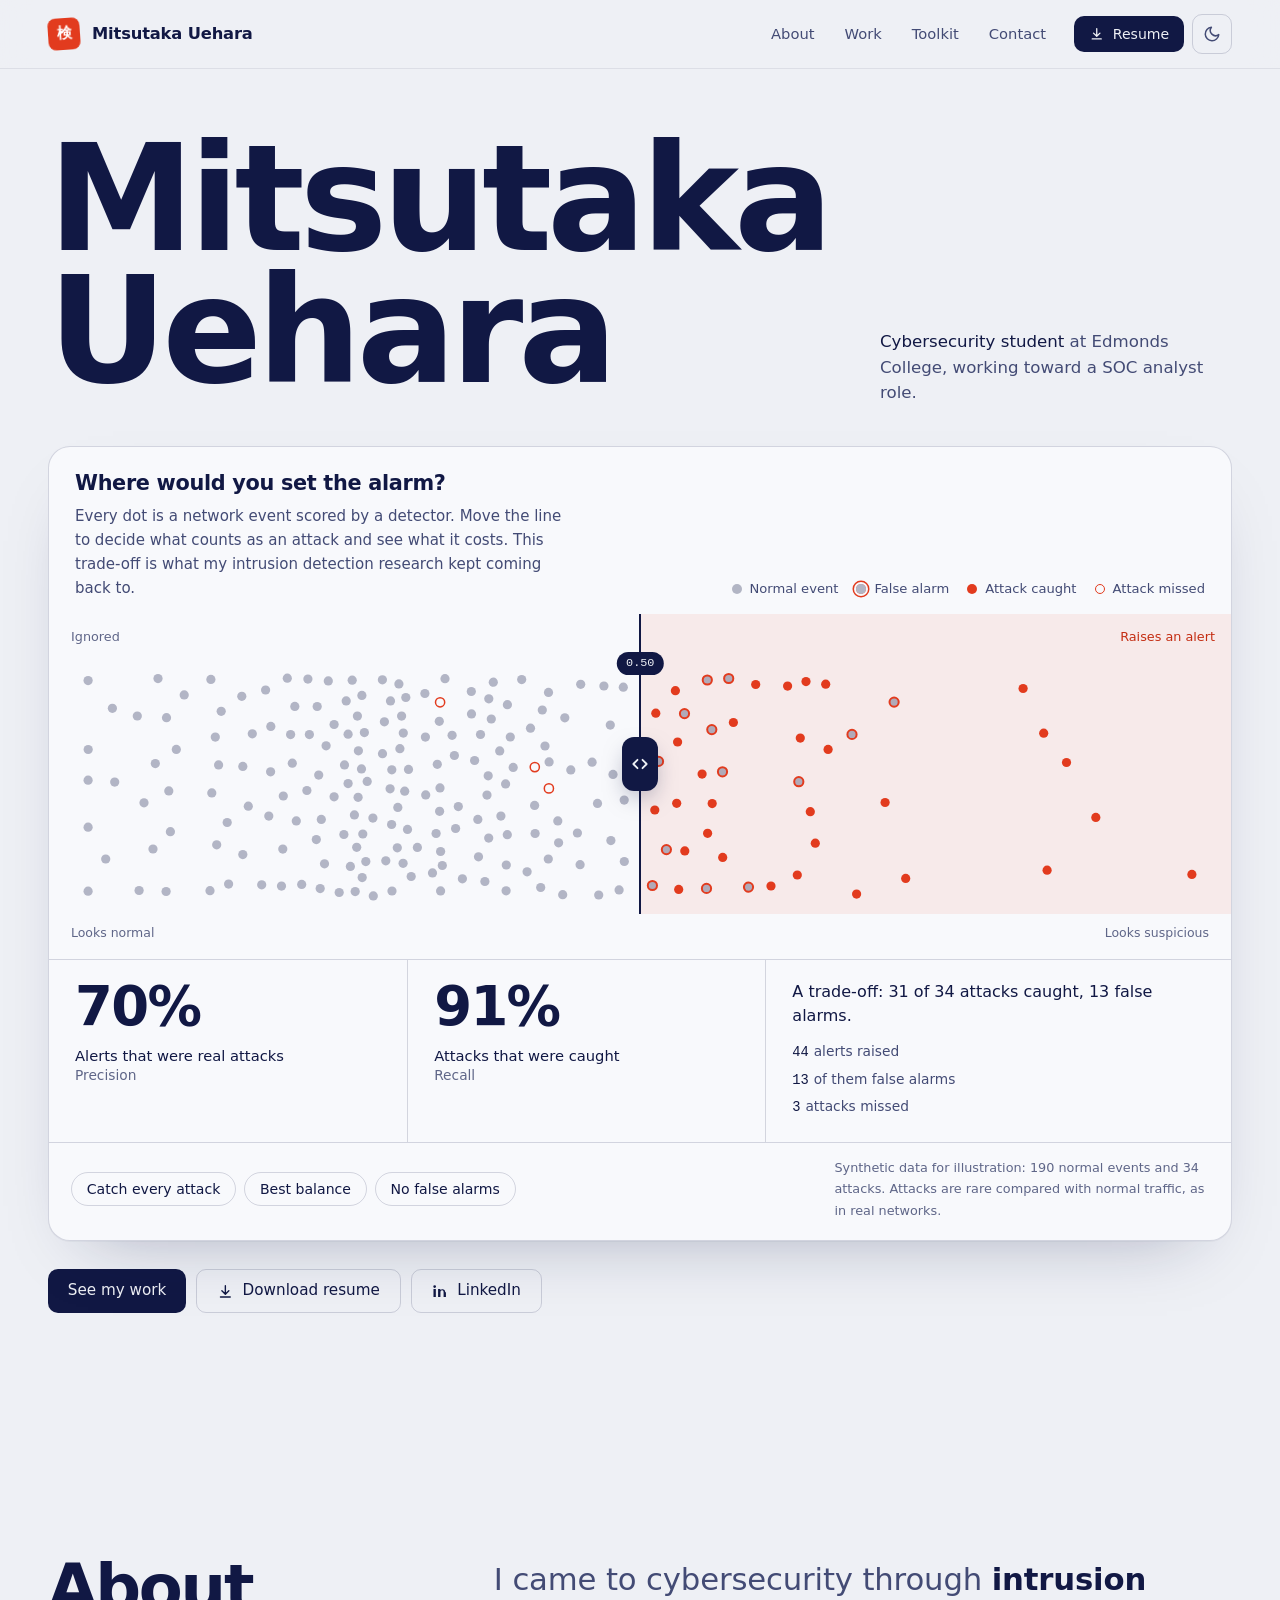
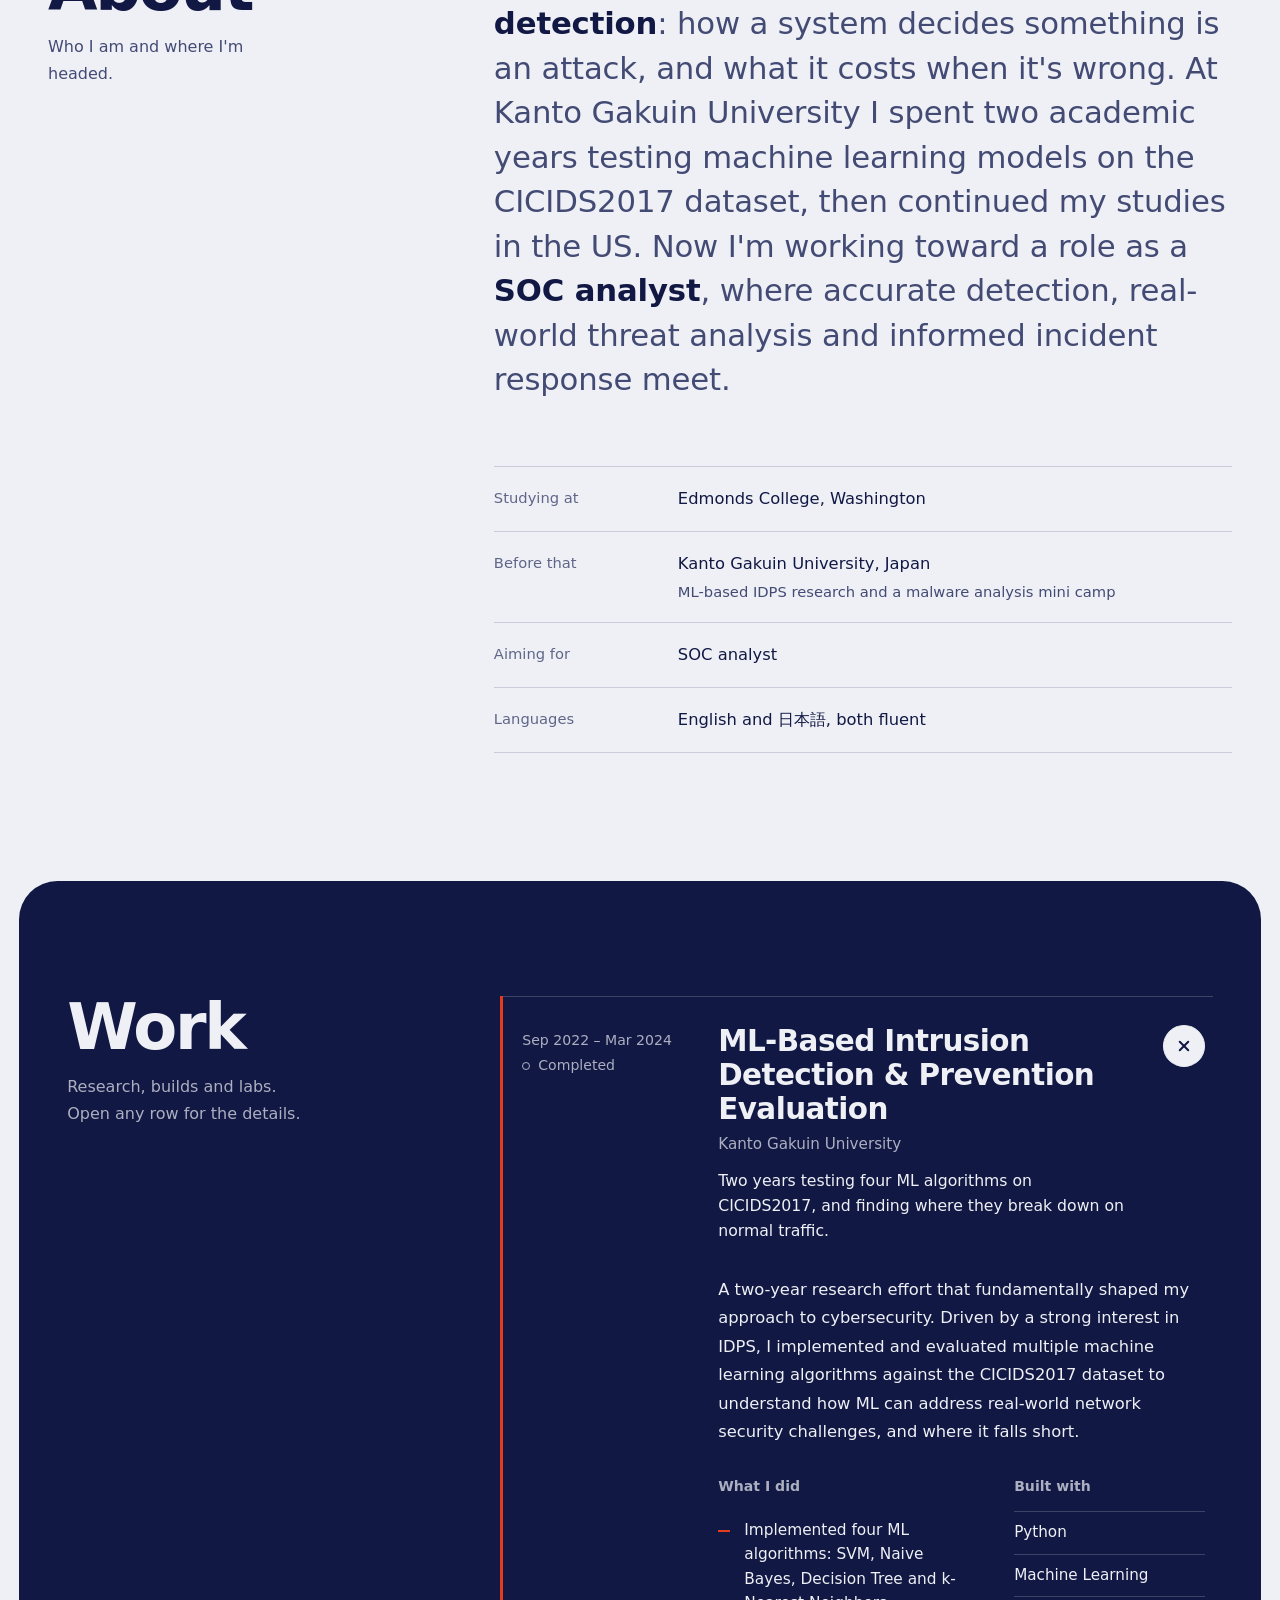
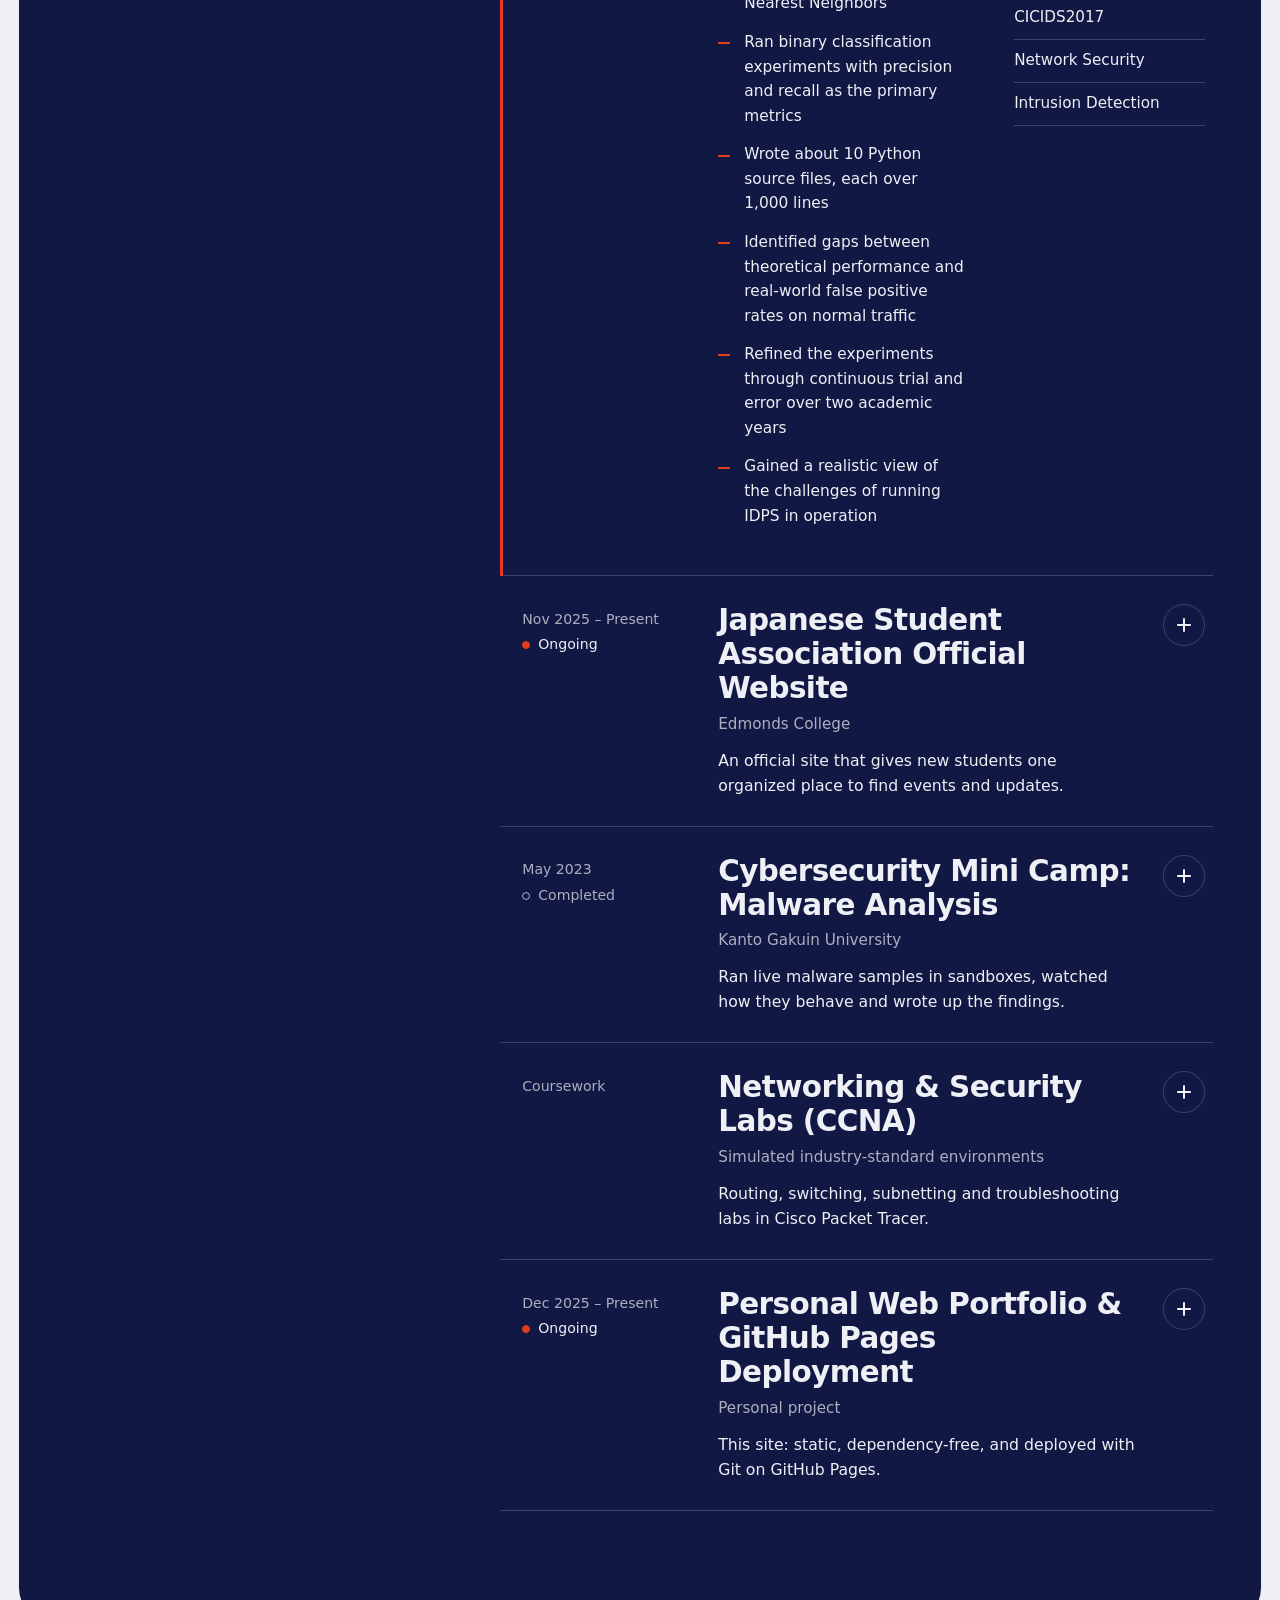
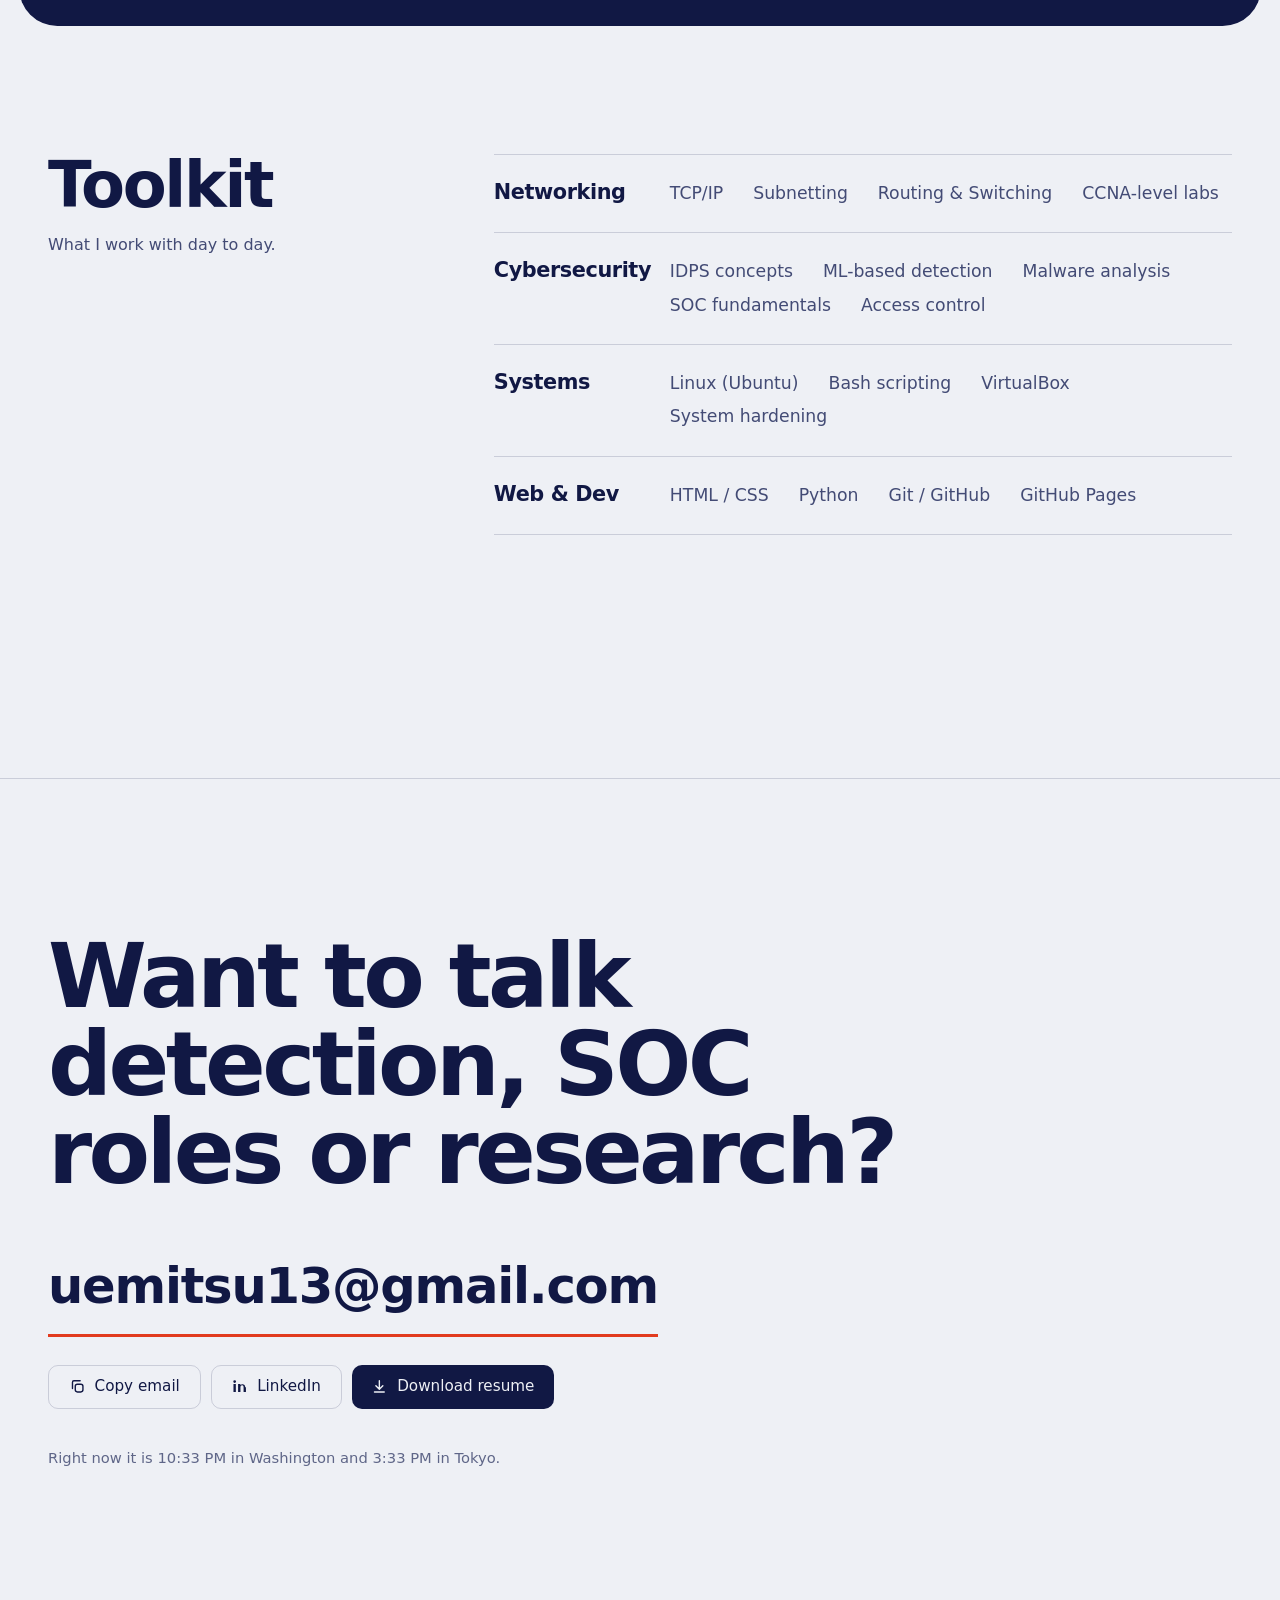
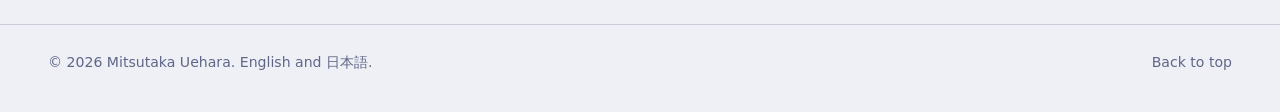
==== commit 24ad7f8a: "Fix resume link filename in index.html" ====
--- a/index.html
+++ b/index.html
@@ -441,7 +441,7 @@
         <a class="btn btn-line" href="https://www.linkedin.com/in/mitsutaka-uehara" target="_blank" rel="noopener">
           <svg class="i" aria-hidden="true"><use href="#i-linkedin"/></svg>LinkedIn
         </a>
-        <a class="btn btn-solid" href="Mitsutaka_Uehara_resume.pdf" download>
+        <a class="btn btn-solid" href="Mitsutaka Uehara Resume.pdf" download>
           <svg class="i" aria-hidden="true"><use href="#i-download"/></svg>Download resume
         </a>
       </div>
--- a/style.css
+++ b/style.css
@@ -1,308 +1,563 @@
-@import url('https://fonts.googleapis.com/css2?family=Space+Mono:ital,wght@0,400;0,700;1,400&family=DM+Sans:ital,opsz,wght@0,9..40,300;0,9..40,400;0,9..40,500;1,9..40,300&display=swap');
-
-*, *::before, *::after {
-  box-sizing: border-box;
-  margin: 0;
-  padding: 0;
-}
+/* ==========================================================================
+   Mitsutaka Uehara — portfolio
+   Palette: indigo ink on cool paper, one vermilion "signal" colour that only
+   ever marks a detection. Type: Archivo (expanded) + Zen Kaku Gothic New.
+   ========================================================================== */
 
 :root {
-  --white:   #FFFFFF;
-  --bg:      #F5F4F0;
-  --bg-2:    #ECEAE4;
-  --blue:    #1A5FBF;
-  --blue-2:  #1A6FD4;
-  --blue-light: #E8F0FB;
-  --text:    #111318;
-  --text-2:  #52586A;
-  --text-3:  #9AA0B0;
-  --border:  rgba(0,0,0,0.08);
-  --border-2:rgba(0,0,0,0.14);
-  --header-bg: rgba(245,244,240,0.88);
-  --dot-color: rgba(0,0,0,0.08);
-  --font-mono: 'Space Mono', monospace;
-  --font-body: 'DM Sans', sans-serif;
-}
-
-/* Dark palette: follows system preference automatically, or an explicit
-   choice made with the theme toggle (data-theme on <html>). */
-@media (prefers-color-scheme: dark) {
-  :root:not([data-theme="light"]) {
-    --white:   #14161C;
-    --bg:      #0B0C10;
-    --bg-2:    #1B1E27;
-    --blue:    #5B9EF5;
-    --blue-2:  #7AB3FF;
-    --blue-light: rgba(91,158,245,0.14);
-    --text:    #EDEEF2;
-    --text-2:  #A8ADBD;
-    --text-3:  #6B7180;
-    --border:  rgba(255,255,255,0.08);
-    --border-2:rgba(255,255,255,0.16);
-    --header-bg: rgba(11,12,16,0.85);
-    --dot-color: rgba(255,255,255,0.06);
+  color-scheme: light;
+
+  --paper:   #eef0f5;
+  --surface: #f8f9fc;
+  --ink:     #111844;
+  --ink-2:   #434b75;
+  --ink-3:   #5f6688;
+  --line:      rgba(17, 24, 68, .16);
+  --line-soft: rgba(17, 24, 68, .08);
+
+  --signal:      #e23b1e;
+  --signal-text: #c42d12;
+  --signal-wash: rgba(226, 59, 30, .08);
+
+  --night:       #111844;
+  --on-night:    #eef0f5;
+  --on-night-2:  rgba(238, 240, 245, .7);
+  --night-line:  rgba(238, 240, 245, .2);
+
+  --dot:    rgba(17, 24, 68, .3);
+  --bar:    rgba(238, 240, 245, .82);
+  --shadow: 0 1px 0 rgba(17, 24, 68, .04), 0 30px 70px -40px rgba(17, 24, 68, .35);
+
+  --f-display: "Archivo", "Zen Kaku Gothic New", "Hiragino Sans", "Yu Gothic", system-ui, sans-serif;
+  --f-body:    "Zen Kaku Gothic New", "Hiragino Sans", "Yu Gothic", "Noto Sans JP", system-ui, -apple-system, "Segoe UI", sans-serif;
+  --f-mono:    "JetBrains Mono", ui-monospace, "SF Mono", Menlo, Consolas, monospace;
+
+  --maxw: 1240px;
+  --gutter: clamp(20px, 4vw, 48px);
+  --ease: cubic-bezier(.2, .8, .2, 1);
+}
+
+[data-theme="dark"] {
+  color-scheme: dark;
+
+  --paper:   #0b1030;
+  --surface: #121940;
+  --ink:     #eceff8;
+  --ink-2:   #aab1d0;
+  --ink-3:   #8c95b8;
+  --line:      rgba(236, 239, 248, .18);
+  --line-soft: rgba(236, 239, 248, .08);
+
+  --signal:      #ff5a3a;
+  --signal-text: #ff7a5e;
+  --signal-wash: rgba(255, 90, 58, .12);
+
+  --night:       #18215a;
+  --on-night:    #eceff8;
+  --on-night-2:  rgba(236, 239, 248, .72);
+  --night-line:  rgba(236, 239, 248, .2);
+
+  --dot:    rgba(236, 239, 248, .34);
+  --bar:    rgba(11, 16, 48, .82);
+  --shadow: 0 30px 70px -40px rgba(0, 0, 0, .7);
+}
+
+/* ---------- Reset & base ---------- */
+*, *::before, *::after { box-sizing: border-box; margin: 0; padding: 0; }
+
+html {
+  -webkit-text-size-adjust: 100%;
+  scroll-behavior: smooth;
+  scroll-padding-top: 84px;
+}
+html.nav-open { overflow: hidden; }
+
+body {
+  font-family: var(--f-body);
+  font-size: 1rem;
+  line-height: 1.7;
+  color: var(--ink);
+  background: var(--paper);
+  -webkit-font-smoothing: antialiased;
+  text-rendering: optimizeLegibility;
+  overflow-x: hidden;
+  transition: background-color .3s, color .3s;
+}
+
+img, svg { display: block; max-width: 100%; }
+a { color: inherit; text-decoration: none; }
+button { font: inherit; color: inherit; background: none; border: 0; cursor: pointer; }
+ul, ol { list-style: none; }
+::selection { background: var(--signal); color: #fff; }
+
+:focus-visible {
+  outline: 2px solid var(--signal-text);
+  outline-offset: 3px;
+  border-radius: 4px;
+}
+
+.sr-only {
+  position: absolute; width: 1px; height: 1px; overflow: hidden;
+  clip: rect(0 0 0 0); clip-path: inset(50%); white-space: nowrap;
+}
+
+.skip-link {
+  position: absolute; left: -9999px; top: 8px; z-index: 100;
+  padding: .7rem 1.1rem; border-radius: 8px;
+  background: var(--ink); color: var(--paper); font-size: .9rem;
+}
+.skip-link:focus { left: 12px; }
+
+.container {
+  width: 100%;
+  max-width: calc(var(--maxw) + 2 * var(--gutter));
+  margin-inline: auto;
+  padding-inline: var(--gutter);
+}
+
+.i {
+  width: 1.1em; height: 1.1em; flex: none;
+  fill: none; stroke: currentColor; stroke-width: 2;
+  stroke-linecap: round; stroke-linejoin: round;
+}
+
+/* ---------- Buttons ---------- */
+.btn {
+  display: inline-flex; align-items: center; gap: .6em;
+  padding: .85em 1.3em; border-radius: 10px;
+  font-size: .95rem; font-weight: 500; line-height: 1;
+  transition: background .2s, color .2s, border-color .2s;
+}
+.btn-solid { background: var(--ink); color: var(--paper); }
+.btn-solid:hover { background: var(--signal); color: #fff; }
+.btn-line { border: 1px solid var(--line); color: var(--ink); }
+.btn-line:hover { border-color: var(--ink); }
+.btn-sm { padding: .7em 1.05em; font-size: .88rem; }
+
+/* ---------- Top bar ---------- */
+.bar {
+  position: sticky; top: 0; z-index: 40;
+  border-bottom: 1px solid var(--line-soft);
+}
+/* The blur lives on a pseudo-element so the mobile menu (position: fixed)
+   is still positioned against the viewport, not against the bar. */
+.bar::before {
+  content: ""; position: absolute; inset: 0; z-index: -1;
+  background: var(--bar);
+  -webkit-backdrop-filter: blur(14px) saturate(140%);
+  backdrop-filter: blur(14px) saturate(140%);
+}
+.bar-inner { display: flex; align-items: center; gap: 24px; height: 68px; }
+
+.brand {
+  display: flex; align-items: center; gap: 12px;
+  font-family: var(--f-display); font-stretch: 108%;
+  font-weight: 700; font-size: 1.02rem; letter-spacing: -.01em;
+}
+.seal {
+  width: 32px; height: 32px; border-radius: 8px;
+  display: grid; place-items: center;
+  background: var(--signal); color: #fff;
+  font-family: var(--f-body); font-weight: 700; font-size: .95rem; line-height: 1;
+  transform: rotate(-4deg);
+}
+
+.nav { margin-left: auto; display: flex; align-items: center; gap: 8px; }
+.nav-links { display: flex; gap: 2px; margin-right: 6px; }
+.nav-links a {
+  display: block; padding: 8px 14px; border-radius: 8px;
+  font-size: .92rem; color: var(--ink-2);
+  transition: color .2s, background .2s;
+}
+.nav-links a:hover,
+.nav-links a[aria-current="true"] { color: var(--ink); background: var(--line-soft); }
+.nav-links .only-menu { display: none; }
+
+.icon-btn {
+  width: 40px; height: 40px; display: grid; place-items: center;
+  border: 1px solid var(--line); border-radius: 10px; color: var(--ink-2);
+  transition: color .2s, border-color .2s;
+}
+.icon-btn:hover { color: var(--ink); border-color: var(--ink); }
+.icon-btn .i { width: 18px; height: 18px; }
+.i-sun { display: none; }
+[data-theme="dark"] .i-sun { display: block; }
+[data-theme="dark"] .i-moon { display: none; }
+
+.menu-btn { display: none; position: relative; }
+.menu-btn span {
+  position: absolute; left: 12px; right: 12px; height: 2px; border-radius: 1px;
+  background: currentColor; transition: transform .3s var(--ease), top .3s var(--ease);
+}
+.menu-btn span:first-child { top: 16px; }
+.menu-btn span:last-child { top: 22px; }
+.menu-btn[aria-expanded="true"] span:first-child { top: 19px; transform: rotate(45deg); }
+.menu-btn[aria-expanded="true"] span:last-child { top: 19px; transform: rotate(-45deg); }
+
+/* ---------- Hero ---------- */
+.hero { padding: clamp(28px, 5vw, 64px) 0 clamp(64px, 9vw, 120px); }
+
+.hero-top { position: relative; margin-bottom: clamp(28px, 4vw, 48px); }
+
+.name {
+  font-family: var(--f-display);
+  font-weight: 800; font-stretch: 112%;
+  font-size: clamp(3.3rem, 12.4vw, 9.2rem);
+  line-height: .9; letter-spacing: -.035em;
+}
+.name-line { display: block; overflow: hidden; padding-bottom: .1em; margin-bottom: -.1em; }
+.name-line > span { display: block; }
+
+.hero-side {
+  position: absolute; right: 0; bottom: .4rem;
+  width: min(22rem, 34%);
+}
+.role { font-size: clamp(1rem, 1.3vw, 1.15rem); line-height: 1.55; color: var(--ink-2); }
+.role strong { color: var(--ink); font-weight: 500; }
+
+/* Threshold playground */
+.pg {
+  border: 1px solid var(--line); border-radius: 22px;
+  background: var(--surface); box-shadow: var(--shadow);
+  overflow: hidden;
+}
+.pg-head {
+  display: flex; flex-wrap: wrap; justify-content: space-between;
+  gap: 14px 32px; padding: 24px 26px 0;
+}
+.pg-title {
+  font-family: var(--f-display); font-stretch: 108%;
+  font-weight: 700; font-size: 1.3rem; line-height: 1.2; letter-spacing: -.015em;
+}
+.pg-sub { max-width: 52ch; margin-top: 8px; font-size: .94rem; line-height: 1.6; color: var(--ink-2); }
+
+.legend { display: flex; flex-wrap: wrap; gap: 6px 18px; align-self: flex-end; font-size: .82rem; color: var(--ink-2); }
+.legend li { display: flex; align-items: center; gap: 8px; }
+.key { width: 10px; height: 10px; border-radius: 50%; flex: none; }
+.key-tn { background: var(--dot); }
+.key-fp { background: var(--dot); box-shadow: 0 0 0 2px var(--surface), 0 0 0 3.5px var(--signal); }
+.key-tp { background: var(--signal); }
+.key-fn { border: 1.5px solid var(--signal); }
+
+.pg-plot {
+  position: relative; height: clamp(230px, 27vw, 300px); margin-top: 14px;
+  cursor: ew-resize; touch-action: pan-y; user-select: none; -webkit-user-select: none;
+}
+.pg-zone {
+  position: absolute; top: 0; bottom: 0; right: 0; left: 50%;
+  background: var(--signal-wash); overflow: hidden;
+}
+.pg-zone span {
+  position: absolute; top: 12px; right: 16px; white-space: nowrap;
+  font-size: .8rem; font-weight: 500; color: var(--signal-text);
+}
+.pg-side {
+  position: absolute; top: 12px; left: 22px;
+  font-size: .8rem; color: var(--ink-3); pointer-events: none;
+}
+.pg-svg { position: absolute; inset: 0; width: 100%; height: 100%; overflow: visible; }
+
+.d { transition: fill .2s, stroke .2s; }
+.d[data-s="tn"] { fill: var(--dot); }
+.d[data-s="fp"] { fill: var(--dot); stroke: var(--signal); stroke-width: 2; }
+.d[data-s="tp"] { fill: var(--signal); }
+.d[data-s="fn"] { fill: var(--surface); stroke: var(--signal); stroke-width: 1.5; }
+
+.pg-handle {
+  position: absolute; top: 0; bottom: 0; left: 50%;
+  width: 48px; margin-left: -24px; z-index: 3;
+  display: flex; justify-content: center; cursor: ew-resize;
+}
+.pg-handle::before { content: ""; width: 2px; height: 100%; background: var(--ink); }
+.pg-knob {
+  position: absolute; top: 50%; left: 50%;
+  width: 36px; height: 54px; margin: -27px 0 0 -18px;
+  display: grid; place-items: center; border-radius: 12px;
+  background: var(--ink); color: var(--paper);
+  box-shadow: 0 10px 24px -8px rgba(17, 24, 68, .5);
+  transition: transform .2s var(--ease);
+}
+.pg-knob .i { width: 20px; height: 20px; stroke-width: 2.2; }
+.pg-plot.is-drag .pg-knob { transform: scale(1.08); }
+.pg-value {
+  position: absolute; top: 38px; left: 50%; transform: translateX(-50%);
+  padding: 2px 9px; border-radius: 99px;
+  background: var(--ink); color: var(--paper);
+  font-family: var(--f-mono); font-size: .74rem; line-height: 1.6;
+}
+.pg-handle:focus-visible { outline: none; }
+.pg-handle:focus-visible .pg-knob { outline: 3px solid var(--signal-text); outline-offset: 3px; }
+
+.pg-axis {
+  display: flex; justify-content: space-between;
+  padding: 8px 22px 16px; font-size: .78rem; color: var(--ink-3);
+}
+
+.pg-read { display: grid; grid-template-columns: 1fr 1fr 1.3fr; border-top: 1px solid var(--line); }
+.rd { padding: 20px 26px 22px; border-left: 1px solid var(--line); }
+.rd:first-child { border-left: 0; }
+.rd-num {
+  font-family: var(--f-display); font-stretch: 112%; font-weight: 800;
+  font-size: clamp(2.3rem, 4.6vw, 3.4rem); line-height: 1; letter-spacing: -.03em;
+  font-variant-numeric: tabular-nums;
+}
+.rd-label { margin-top: 10px; font-size: .86rem; line-height: 1.45; color: var(--ink-3); }
+.rd-label b { display: block; color: var(--ink); font-weight: 500; font-size: .92rem; }
+.rd-text { font-size: 1rem; line-height: 1.5; font-weight: 500; min-height: 3em; }
+.rd-counts { margin-top: 12px; display: grid; gap: 3px; font-size: .86rem; color: var(--ink-2); }
+.rd-counts b { font-family: var(--f-mono); font-weight: 500; color: var(--ink); margin-right: .35em; }
+
+.pg-foot {
+  display: flex; flex-wrap: wrap; align-items: center; justify-content: space-between;
+  gap: 12px 24px; padding: 14px 22px 18px; border-top: 1px solid var(--line);
+}
+.presets { display: flex; flex-wrap: wrap; gap: 8px; }
+.chip {
+  padding: .55em 1.05em; border: 1px solid var(--line); border-radius: 999px;
+  font-size: .88rem; line-height: 1.2;
+  transition: background .2s, color .2s, border-color .2s;
+}
+.chip:hover { border-color: var(--ink); }
+.chip[aria-pressed="true"] { background: var(--ink); color: var(--paper); border-color: var(--ink); }
+.pg-note { font-size: .8rem; color: var(--ink-3); max-width: 46ch; }
+
+.hero-cta { display: flex; flex-wrap: wrap; gap: 10px; margin-top: 28px; }
+
+/* ---------- Sections ---------- */
+.section { padding-block: clamp(72px, 10vw, 140px); }
+
+.split {
+  display: grid;
+  grid-template-columns: minmax(0, 4fr) minmax(0, 8fr);
+  gap: 32px clamp(32px, 6vw, 96px);
+}
+.split-head { align-self: start; position: sticky; top: 110px; }
+.split-head p { margin-top: 14px; max-width: 24ch; color: var(--ink-2); }
+
+.h2 {
+  font-family: var(--f-display); font-stretch: 110%;
+  font-weight: 800; font-size: clamp(2.4rem, 5.4vw, 4rem);
+  line-height: .98; letter-spacing: -.035em;
+}
+
+/* About */
+.lead {
+  font-size: clamp(1.3rem, 2.4vw, 2rem); line-height: 1.45; font-weight: 500;
+  letter-spacing: -.005em; color: var(--ink-2);
+}
+.lead strong { color: var(--ink); font-weight: 700; }
+
+.facts { margin-top: clamp(36px, 5vw, 64px); border-top: 1px solid var(--line); }
+.fact {
+  display: grid; grid-template-columns: 10rem minmax(0, 1fr); gap: 6px 24px;
+  padding: 18px 0; border-bottom: 1px solid var(--line);
+}
+.fact dt { color: var(--ink-3); font-size: .92rem; }
+.fact dd { font-size: 1.02rem; }
+.fact dd span { display: block; margin-top: 2px; font-size: .92rem; color: var(--ink-2); }
+
+/* ---------- Work: the case queue ---------- */
+.work {
+  margin-inline: clamp(8px, 1.5vw, 20px);
+  padding-block: clamp(64px, 9vw, 120px);
+  border-radius: clamp(24px, 3vw, 40px);
+  background: var(--night); color: var(--on-night);
+}
+.work .split-head p { color: var(--on-night-2); }
+.work :focus-visible { outline-color: #fff; }
+
+.queue { border-top: 1px solid var(--night-line); }
+.q-item { position: relative; border-bottom: 1px solid var(--night-line); }
+.q-item::before {
+  content: ""; position: absolute; left: 0; top: -1px; bottom: -1px; width: 3px;
+  background: var(--signal);
+  transform: scaleY(0); transform-origin: top;
+  transition: transform .5s var(--ease);
+}
+.q-item.is-open::before { transform: scaleY(1); }
+
+.q-btn {
+  width: 100%; text-align: left; color: inherit; font-weight: 400;
+  display: grid; align-items: start;
+  grid-template-columns: 10.5rem minmax(0, 1fr) auto;
+  grid-template-areas: "when main icon";
+  gap: 8px 28px; padding: 28px 8px 28px 22px;
+  transition: background .2s;
+}
+.q-btn:hover { background: rgba(255, 255, 255, .04); }
+.q-when { grid-area: when; padding-top: .4em; font-size: .88rem; line-height: 1.4; color: var(--on-night-2); }
+.q-date { display: block; }
+.q-status { display: inline-flex; align-items: center; gap: 8px; margin-top: 6px; }
+.q-status::before { content: ""; width: 8px; height: 8px; border-radius: 50%; border: 1.5px solid var(--on-night-2); }
+.q-status.is-live { color: var(--on-night); }
+.q-status.is-live::before { background: var(--signal); border-color: var(--signal); }
+.q-main { grid-area: main; }
+.q-title {
+  display: block; font-family: var(--f-display); font-stretch: 106%;
+  font-weight: 700; font-size: clamp(1.3rem, 2.3vw, 1.85rem);
+  line-height: 1.15; letter-spacing: -.02em;
+}
+.q-where { display: block; margin-top: 6px; font-size: .95rem; color: var(--on-night-2); }
+.q-sum { display: block; margin-top: 10px; max-width: 54ch; font-size: .98rem; line-height: 1.6; }
+
+.q-icon {
+  grid-area: icon; position: relative; width: 42px; height: 42px;
+  border: 1px solid var(--night-line); border-radius: 50%;
+  transition: background .3s, border-color .3s, transform .4s var(--ease);
+}
+.q-icon::before, .q-icon::after {
+  content: ""; position: absolute; left: 50%; top: 50%;
+  width: 14px; height: 2px; margin: -1px 0 0 -7px; background: currentColor; border-radius: 1px;
+}
+.q-icon::after { transform: rotate(90deg); }
+.q-btn:hover .q-icon { border-color: var(--on-night); }
+.q-item.is-open .q-icon { background: var(--on-night); border-color: var(--on-night); color: var(--night); transform: rotate(45deg); }
+
+.q-case { display: grid; grid-template-rows: 1fr; }
+.js .q-case {
+  grid-template-rows: 0fr; visibility: hidden;
+  transition: grid-template-rows .55s var(--ease), visibility 0s .55s;
+}
+.js .q-item.is-open .q-case { grid-template-rows: 1fr; visibility: visible; transition-delay: 0s; }
+.q-case-inner { min-height: 0; overflow: hidden; }
+
+.case {
+  display: grid; grid-template-columns: 10.5rem minmax(0, 1fr); gap: 0 28px;
+  padding: 4px 8px 40px 22px;
+}
+.case-body { grid-column: 2; }
+.case-intro { max-width: 62ch; font-size: 1.02rem; line-height: 1.75; }
+.case-cols { display: grid; grid-template-columns: minmax(0, 1.3fr) minmax(0, 1fr); gap: 28px 48px; margin-top: 28px; }
+.case h4 { margin-bottom: 12px; font-size: .88rem; font-weight: 700; color: var(--on-night-2); }
+
+.did li { display: flex; gap: 14px; padding: 7px 0; font-size: .96rem; line-height: 1.6; }
+.did li::before { content: ""; flex: none; width: 12px; height: 2px; margin-top: .8em; background: var(--signal); }
+.stack li { padding: 8px 0; border-bottom: 1px solid var(--night-line); font-size: .95rem; }
+.stack li:first-child { border-top: 1px solid var(--night-line); }
+
+.decisions { margin-top: 32px; }
+.decisions ul { display: grid; grid-template-columns: repeat(2, minmax(0, 1fr)); gap: 0 32px; }
+.decisions li { padding: 10px 0; border-top: 1px solid var(--night-line); font-size: .92rem; line-height: 1.55; color: var(--on-night-2); }
+
+/* ---------- Toolkit ---------- */
+.kit { border-top: 1px solid var(--line); }
+.kit-row {
+  display: grid; grid-template-columns: 9.5rem minmax(0, 1fr); gap: 10px 24px; align-items: baseline;
+  padding: 24px 0; border-bottom: 1px solid var(--line);
+}
+.kit-name {
+  font-family: var(--f-display); font-stretch: 106%;
+  font-weight: 700; font-size: 1.3rem; letter-spacing: -.02em; line-height: 1.3;
+}
+.kit-items { display: flex; flex-wrap: wrap; gap: 4px 30px; font-size: 1.08rem; color: var(--ink-2); }
+
+/* ---------- Contact ---------- */
+.contact { padding-block: clamp(80px, 12vw, 170px); border-top: 1px solid var(--line); margin-top: clamp(64px, 9vw, 120px); }
+.contact-q {
+  max-width: 14ch;
+  font-family: var(--f-display); font-stretch: 112%;
+  font-weight: 800; font-size: clamp(2.3rem, 7vw, 5.6rem);
+  line-height: .98; letter-spacing: -.04em;
+}
+.mail {
+  display: inline-block; margin-top: clamp(28px, 4vw, 48px); padding-bottom: .1em;
+  font-family: var(--f-display); font-weight: 600;
+  font-size: clamp(1.3rem, 4.2vw, 3.1rem); letter-spacing: -.025em;
+  border-bottom: 3px solid var(--signal); word-break: break-all;
+  transition: color .2s;
+}
+.mail:hover { color: var(--signal-text); }
+.contact-actions { display: flex; flex-wrap: wrap; gap: 10px; margin-top: 28px; }
+.time-note { margin-top: 36px; font-size: .92rem; color: var(--ink-3); min-height: 1.7em; }
+
+/* ---------- Footer ---------- */
+.foot { border-top: 1px solid var(--line); padding: 26px 0 40px; font-size: .88rem; color: var(--ink-3); }
+.foot-inner { display: flex; flex-wrap: wrap; justify-content: space-between; gap: 10px 24px; }
+.foot a:hover { color: var(--ink); }
+
+.toast {
+  position: fixed; left: 50%; bottom: 24px; z-index: 90;
+  transform: translate(-50%, 24px); opacity: 0; pointer-events: none;
+  padding: .75rem 1.2rem; border-radius: 10px;
+  background: var(--ink); color: var(--paper); font-size: .9rem;
+  transition: opacity .25s, transform .35s var(--ease);
+}
+.toast.is-on { opacity: 1; transform: translate(-50%, 0); }
+
+/* ---------- The one orchestrated moment: page load ---------- */
+.js .name-line > span { transform: translateY(105%); animation: rise 1s var(--ease) forwards; }
+.js .name-line:nth-child(2) > span { animation-delay: .1s; }
+@keyframes rise { to { transform: none; } }
+
+.js .hero-side, .js .pg { animation: settle .9s var(--ease) both; }
+.js .hero-side { animation-delay: .45s; }
+.js .pg { animation-delay: .3s; }
+@keyframes settle { from { opacity: 0; transform: translateY(18px); } to { opacity: 1; transform: none; } }
+
+.is-boot .d { animation: dotIn .55s var(--ease) both; animation-delay: var(--dl, 0s); transform-box: fill-box; transform-origin: center; }
+@keyframes dotIn { from { opacity: 0; transform: scale(.2); } to { opacity: 1; transform: none; } }
+
+/* ---------- Responsive ---------- */
+@media (max-width: 1000px) {
+  .pg-read { grid-template-columns: 1fr 1fr; }
+  .rd-msg { grid-column: 1 / -1; border-left: 0; border-top: 1px solid var(--line); }
+}
+
+@media (max-width: 900px) {
+  .hero-side { position: static; width: auto; max-width: 34rem; margin-top: 22px; }
+  .split { grid-template-columns: 1fr; }
+  .split-head { position: static; }
+  .split-head p { max-width: 40ch; }
+
+  .q-btn {
+    grid-template-columns: minmax(0, 1fr) auto;
+    grid-template-areas: "when icon" "main main";
+    gap: 14px 16px; padding: 22px 6px 22px 18px;
   }
-}
-:root[data-theme="dark"] {
-  --white:   #14161C;
-  --bg:      #0B0C10;
-  --bg-2:    #1B1E27;
-  --blue:    #5B9EF5;
-  --blue-2:  #7AB3FF;
-  --blue-light: rgba(91,158,245,0.14);
-  --text:    #EDEEF2;
-  --text-2:  #A8ADBD;
-  --text-3:  #6B7180;
-  --border:  rgba(255,255,255,0.08);
-  --border-2:rgba(255,255,255,0.16);
-  --header-bg: rgba(11,12,16,0.85);
-  --dot-color: rgba(255,255,255,0.06);
-}
-
-html { scroll-behavior: smooth; }
+  .q-when { display: flex; flex-wrap: wrap; align-items: center; gap: 4px 14px; padding-top: 0; }
+  .q-status { margin-top: 0; }
+  .case { grid-template-columns: 1fr; padding-left: 18px; }
+  .case-body { grid-column: 1; }
+  .case-cols { grid-template-columns: 1fr; }
+  .decisions ul { grid-template-columns: 1fr; }
+}
+
+@media (max-width: 820px) {
+  .menu-btn { display: grid; }
+  .nav-resume { display: none; }
+  .nav-links .only-menu { display: block; }
+  .nav-links {
+    position: fixed; inset: 68px 0 0 0; z-index: 30; margin: 0;
+    flex-direction: column; gap: 0; overflow: auto;
+    padding: 12px var(--gutter) 48px; background: var(--paper);
+    opacity: 0; visibility: hidden; transform: translateY(-10px);
+    transition: opacity .3s, transform .4s var(--ease), visibility 0s .4s;
+  }
+  .nav-links.is-open { opacity: 1; visibility: visible; transform: none; transition-delay: 0s; }
+  .nav-links a {
+    padding: 16px 0; border-bottom: 1px solid var(--line); border-radius: 0;
+    font-family: var(--f-display); font-stretch: 110%; font-weight: 700;
+    font-size: 2.1rem; letter-spacing: -.03em; color: var(--ink);
+  }
+  .nav-links a:hover { background: none; }
+}
+
+@media (max-width: 600px) {
+  .pg-head { padding: 20px 18px 0; }
+  .rd { padding: 18px 18px 20px; }
+  .pg-foot { padding: 14px 16px 18px; }
+  .fact { grid-template-columns: 1fr; gap: 2px; }
+  .kit-row { grid-template-columns: 1fr; }
+  .q-title { font-size: 1.35rem; }
+}
+
+/* ---------- Reduced motion ---------- */
 @media (prefers-reduced-motion: reduce) {
   html { scroll-behavior: auto; }
-}
-
-body {
-  font-family: var(--font-body);
-  background-color: var(--bg);
-  background-image: radial-gradient(circle, var(--dot-color) 1px, transparent 1px);
-  background-size: 28px 28px;
-  color: var(--text);
-  line-height: 1.6;
-  min-height: 100vh;
-  overflow-x: hidden;
-  transition: background-color 0.25s ease, color 0.25s ease;
-}
-
-/* Skip link (keyboard / screen reader users can bypass the header) */
-.skip-link {
-  position: absolute;
-  left: -9999px;
-  top: 0;
-  z-index: 200;
-  background: var(--blue);
-  color: #fff;
-  padding: 0.75rem 1.25rem;
-  border-radius: 0 0 6px 0;
-  font-family: var(--font-mono);
-  font-size: 0.8rem;
-  letter-spacing: 0.06em;
-  text-decoration: none;
-}
-.skip-link:focus { left: 0; }
-
-/* Visible focus ring everywhere, keyboard-only */
-a:focus-visible,
-button:focus-visible,
-.contact-card:focus-visible,
-.proj-item:focus-visible {
-  outline: 2px solid var(--blue);
-  outline-offset: 3px;
-  border-radius: 4px;
-}
-
-header {
-  position: sticky;
-  top: 0;
-  z-index: 20;
-  padding: 1.25rem 2.5rem;
-  display: flex;
-  align-items: center;
-  gap: 2rem;
-  border-bottom: 1px solid var(--border);
-  background: var(--header-bg);
-  backdrop-filter: blur(14px);
-  -webkit-backdrop-filter: blur(14px);
-}
-.header-logo {
-  font-family: var(--font-mono);
-  font-size: 0.8rem;
-  font-weight: 700;
-  color: var(--text);
-  letter-spacing: 0.02em;
-}
-.header-logo a { color: inherit; text-decoration: none; }
-
-nav.nav-links { display: flex; gap: 0.25rem; }
-nav.nav-links a {
-  font-family: var(--font-mono);
-  font-size: 0.72rem;
-  color: var(--text-2);
-  text-decoration: none;
-  padding: 0.45rem 1rem;
-  border-radius: 4px;
-  border: 1px solid transparent;
-  letter-spacing: 0.06em;
-  transition: all 0.2s;
-}
-nav.nav-links a:hover {
-  color: var(--text);
-  border-color: var(--border-2);
-  background: rgba(127,127,127,0.08);
-}
-nav.nav-links a.active {
-  color: var(--blue);
-  border-color: rgba(26,111,212,0.25);
-  background: var(--blue-light);
-}
-
-.header-actions { margin-left: auto; display: flex; align-items: center; gap: 0.5rem; }
-
-.icon-btn {
-  display: inline-flex;
-  align-items: center;
-  justify-content: center;
-  width: 36px;
-  height: 36px;
-  border-radius: 6px;
-  border: 1px solid var(--border-2);
-  background: var(--white);
-  color: var(--text-2);
-  cursor: pointer;
-  transition: color 0.2s, border-color 0.2s, box-shadow 0.2s;
-}
-.icon-btn:hover { color: var(--text); border-color: rgba(127,127,127,0.4); }
-.icon-btn svg { width: 16px; height: 16px; }
-
-.icon-sun { display: none; }
-[data-theme="dark"] .icon-sun { display: block; }
-[data-theme="dark"] .icon-moon { display: none; }
-@media (prefers-color-scheme: dark) {
-  :root:not([data-theme="light"]) .icon-sun { display: block; }
-  :root:not([data-theme="light"]) .icon-moon { display: none; }
-}
-
-.nav-toggle { display: none; flex-direction: column; gap: 4px; }
-.nav-toggle span {
-  display: block;
-  width: 16px;
-  height: 2px;
-  background: currentColor;
-  border-radius: 1px;
-  transition: transform 0.25s ease, opacity 0.2s ease;
-}
-.nav-toggle[aria-expanded="true"] span:nth-child(1) { transform: translateY(6px) rotate(45deg); }
-.nav-toggle[aria-expanded="true"] span:nth-child(2) { opacity: 0; }
-.nav-toggle[aria-expanded="true"] span:nth-child(3) { transform: translateY(-6px) rotate(-45deg); }
-
-main {
-  position: relative;
-  z-index: 1;
-  max-width: 960px;
-  margin: 0 auto;
-  padding: 4rem 2rem 6rem;
-}
-.section-header {
-  display: flex;
-  align-items: center;
-  gap: 1rem;
-  margin-bottom: 2rem;
-}
-.section-header h2 {
-  font-family: var(--font-mono);
-  font-size: 0.7rem;
-  font-weight: 400;
-  color: var(--text-3);
-  letter-spacing: 0.15em;
-  text-transform: uppercase;
-  white-space: nowrap;
-}
-.section-header::after {
-  content: '';
-  flex: 1;
-  height: 1px;
-  background: var(--border-2);
-}
-.card {
-  background: var(--white);
-  border: 1px solid var(--border);
-  border-radius: 8px;
-  padding: 1.75rem;
-  transition: border-color 0.25s, box-shadow 0.25s;
-}
-.card:hover {
-  border-color: var(--border-2);
-  box-shadow: 0 2px 12px rgba(0,0,0,0.06);
-}
-.tag {
-  font-family: var(--font-mono);
-  font-size: 0.65rem;
-  letter-spacing: 0.06em;
-  padding: 0.25rem 0.7rem;
-  border-radius: 3px;
-  background: var(--blue-light);
-  border: 1px solid rgba(26,111,212,0.18);
-  color: var(--blue);
-}
-a { color: var(--blue-2); text-decoration: none; transition: color 0.2s; }
-a:hover { color: var(--blue); }
-
-footer {
-  position: relative;
-  z-index: 1;
-  text-align: center;
-  padding: 2rem;
-  border-top: 1px solid var(--border);
-  font-family: var(--font-mono);
-  font-size: 0.7rem;
-  color: var(--text-3);
-  letter-spacing: 0.08em;
-}
-
-/* Scroll-reveal: sections fade/slide up into place once, unless the
-   visitor has asked for reduced motion. */
-[data-reveal] {
-  opacity: 0;
-  transform: translateY(16px);
-  transition: opacity 0.6s ease, transform 0.6s ease;
-}
-[data-reveal].is-visible { opacity: 1; transform: translateY(0); }
-
-/* Restrained hero entrance */
-.hero-eyebrow, .hero h1, .hero-desc, .hero-actions {
-  animation: fadeUp 0.7s ease both;
-}
-.hero h1 { animation-delay: 0.08s; }
-.hero-desc { animation-delay: 0.16s; }
-.hero-actions { animation-delay: 0.24s; }
-@keyframes fadeUp {
-  from { opacity: 0; transform: translateY(14px); }
-  to { opacity: 1; transform: none; }
-}
-
-@media (prefers-reduced-motion: reduce) {
-  [data-reveal] { transition: none; opacity: 1; transform: none; }
-  .hero-eyebrow, .hero h1, .hero-desc, .hero-actions { animation: none; }
-}
-
-@media (max-width: 640px) {
-  header { padding: 1.25rem; position: sticky; }
-  main { padding: 3rem 1.25rem 5rem; }
-
-  .nav-toggle { display: flex; padding: 8px; }
-
-  nav.nav-links {
-    position: absolute;
-    top: 100%;
-    left: 0;
-    right: 0;
-    flex-direction: column;
-    gap: 0.25rem;
-    background: var(--white);
-    border-bottom: 1px solid var(--border);
-    max-height: 0;
-    opacity: 0;
-    overflow: hidden;
-    padding: 0 1.25rem;
-    transition: max-height 0.3s ease, opacity 0.25s ease, padding 0.3s ease;
+  *, *::before, *::after {
+    animation-duration: .001ms !important;
+    animation-delay: 0s !important;
+    transition-duration: .001ms !important;
+    transition-delay: 0s !important;
   }
-  nav.nav-links.nav-open {
-    max-height: 320px;
-    opacity: 1;
-    padding: 0.75rem 1.25rem 1.25rem;
-  }
-  nav.nav-links a { padding: 0.65rem 0.25rem; border-bottom: 1px solid var(--border); border-radius: 0; }
-  nav.nav-links a:hover { background: transparent; }
-}
+}
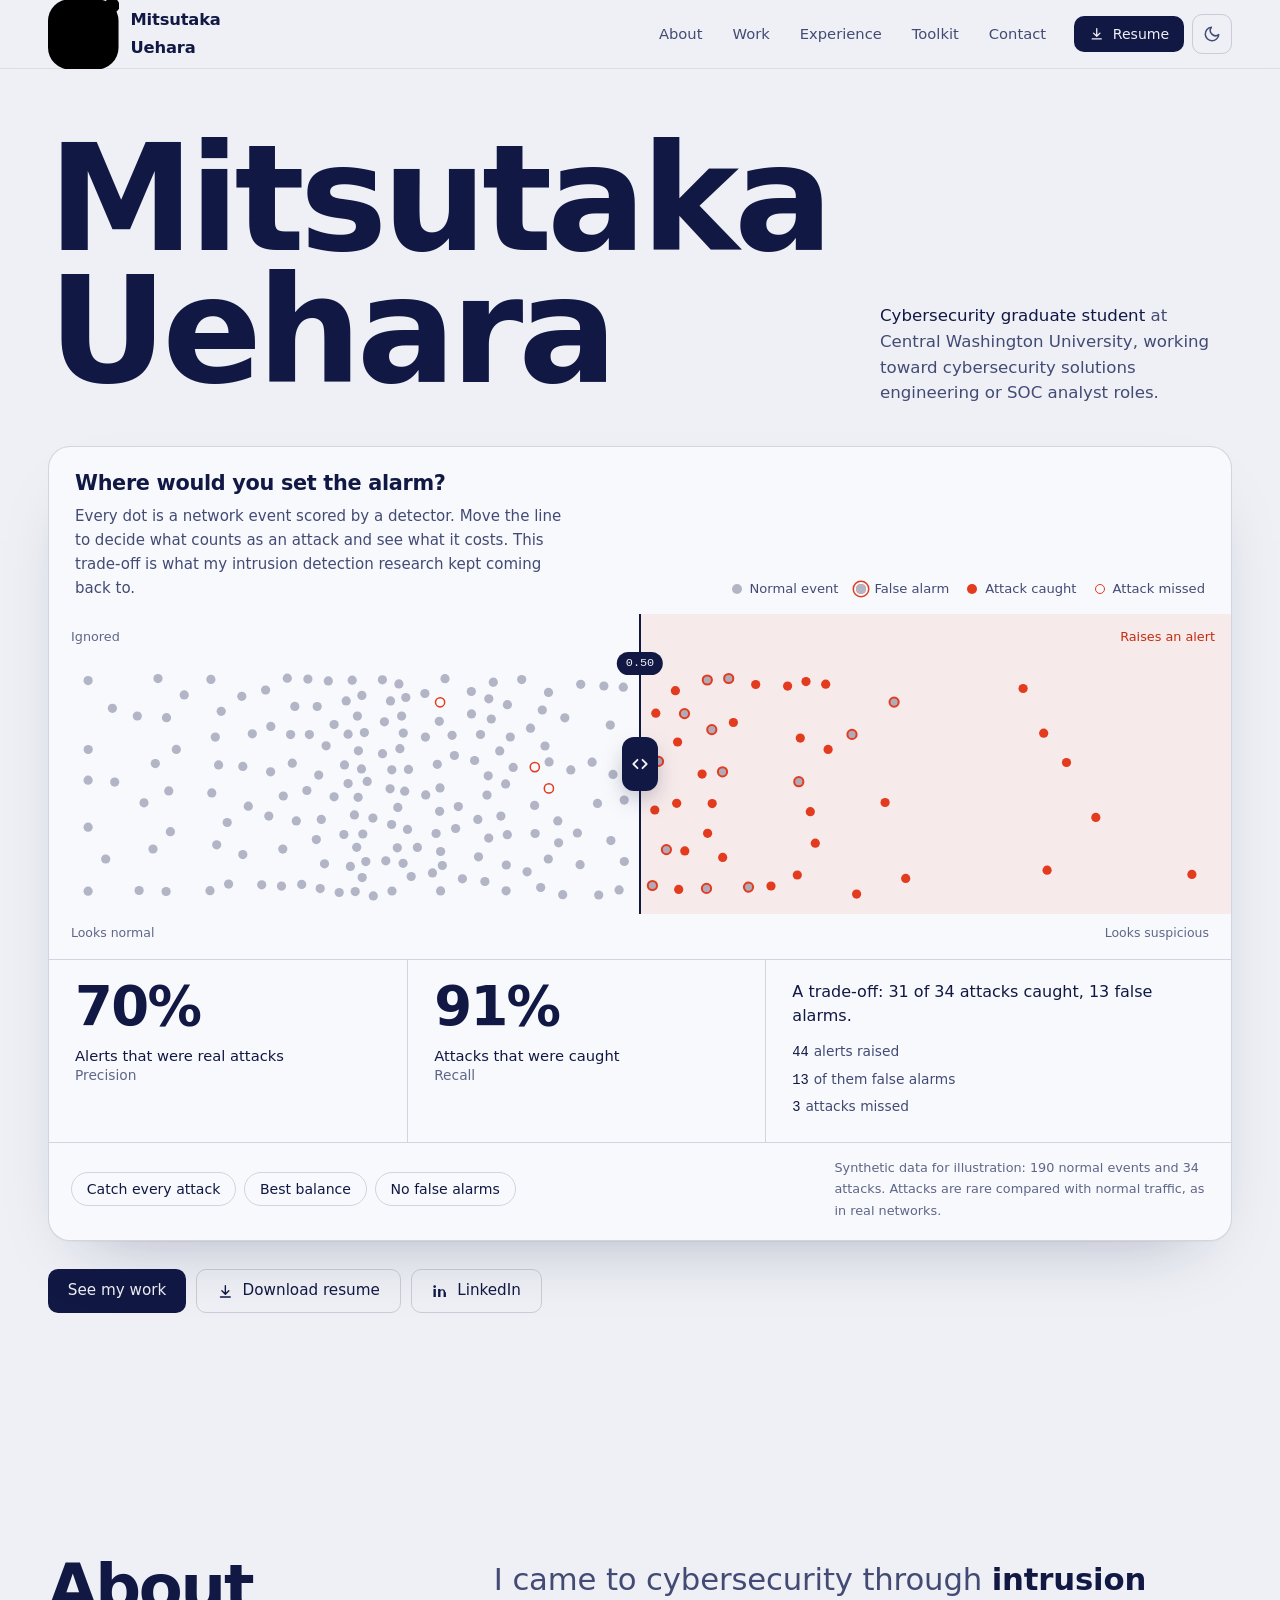
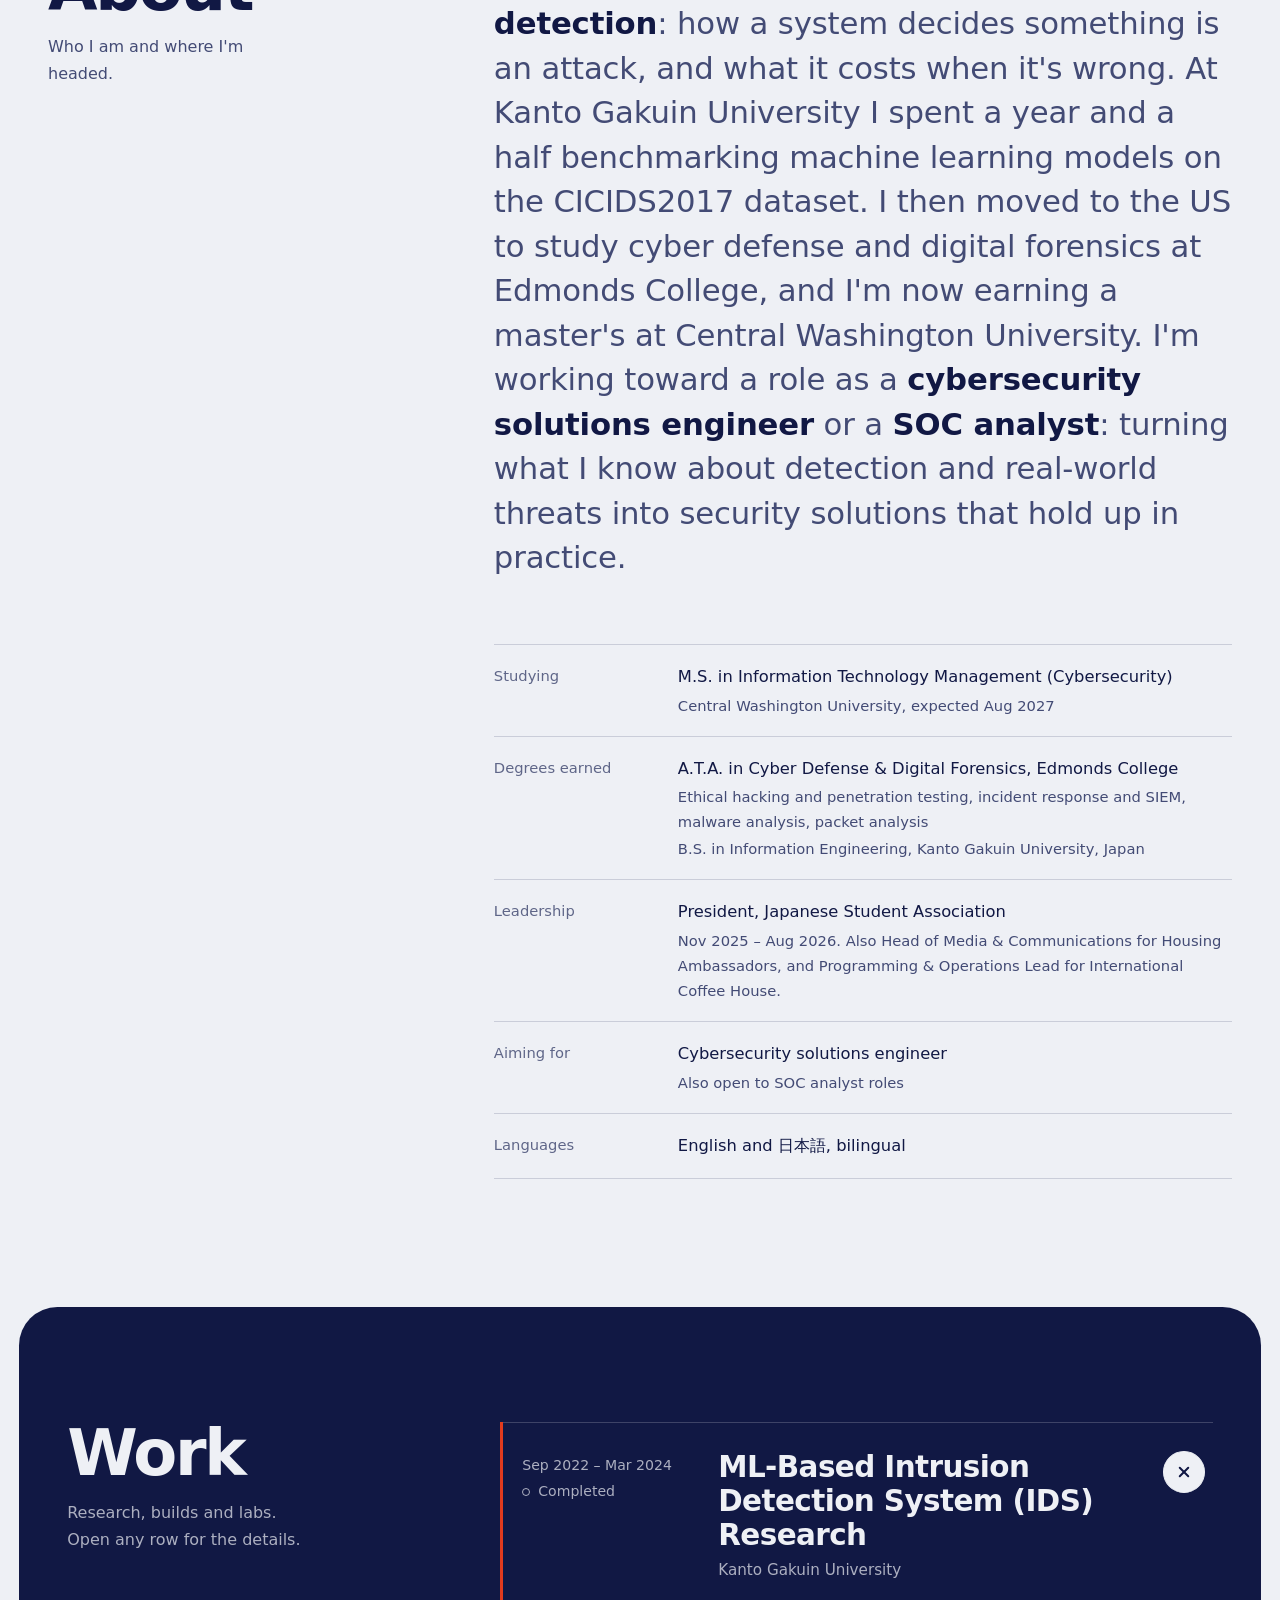
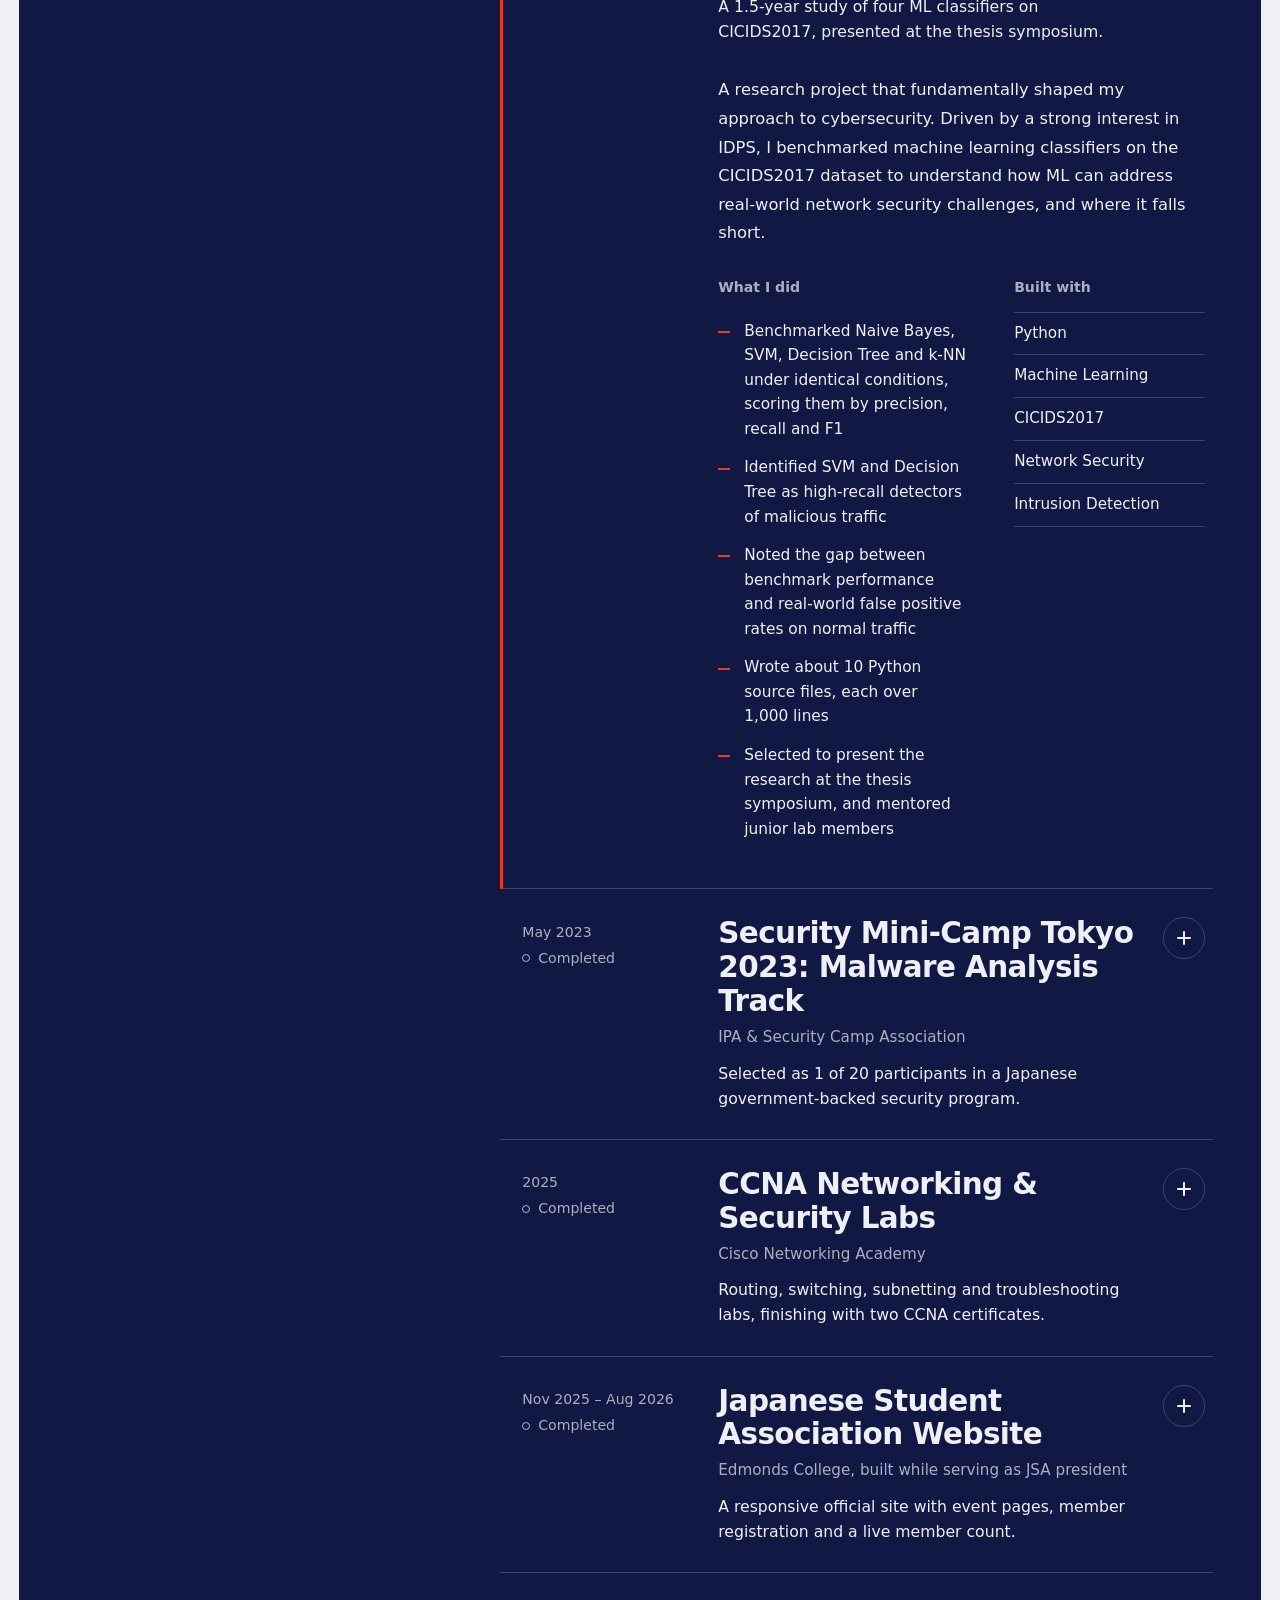
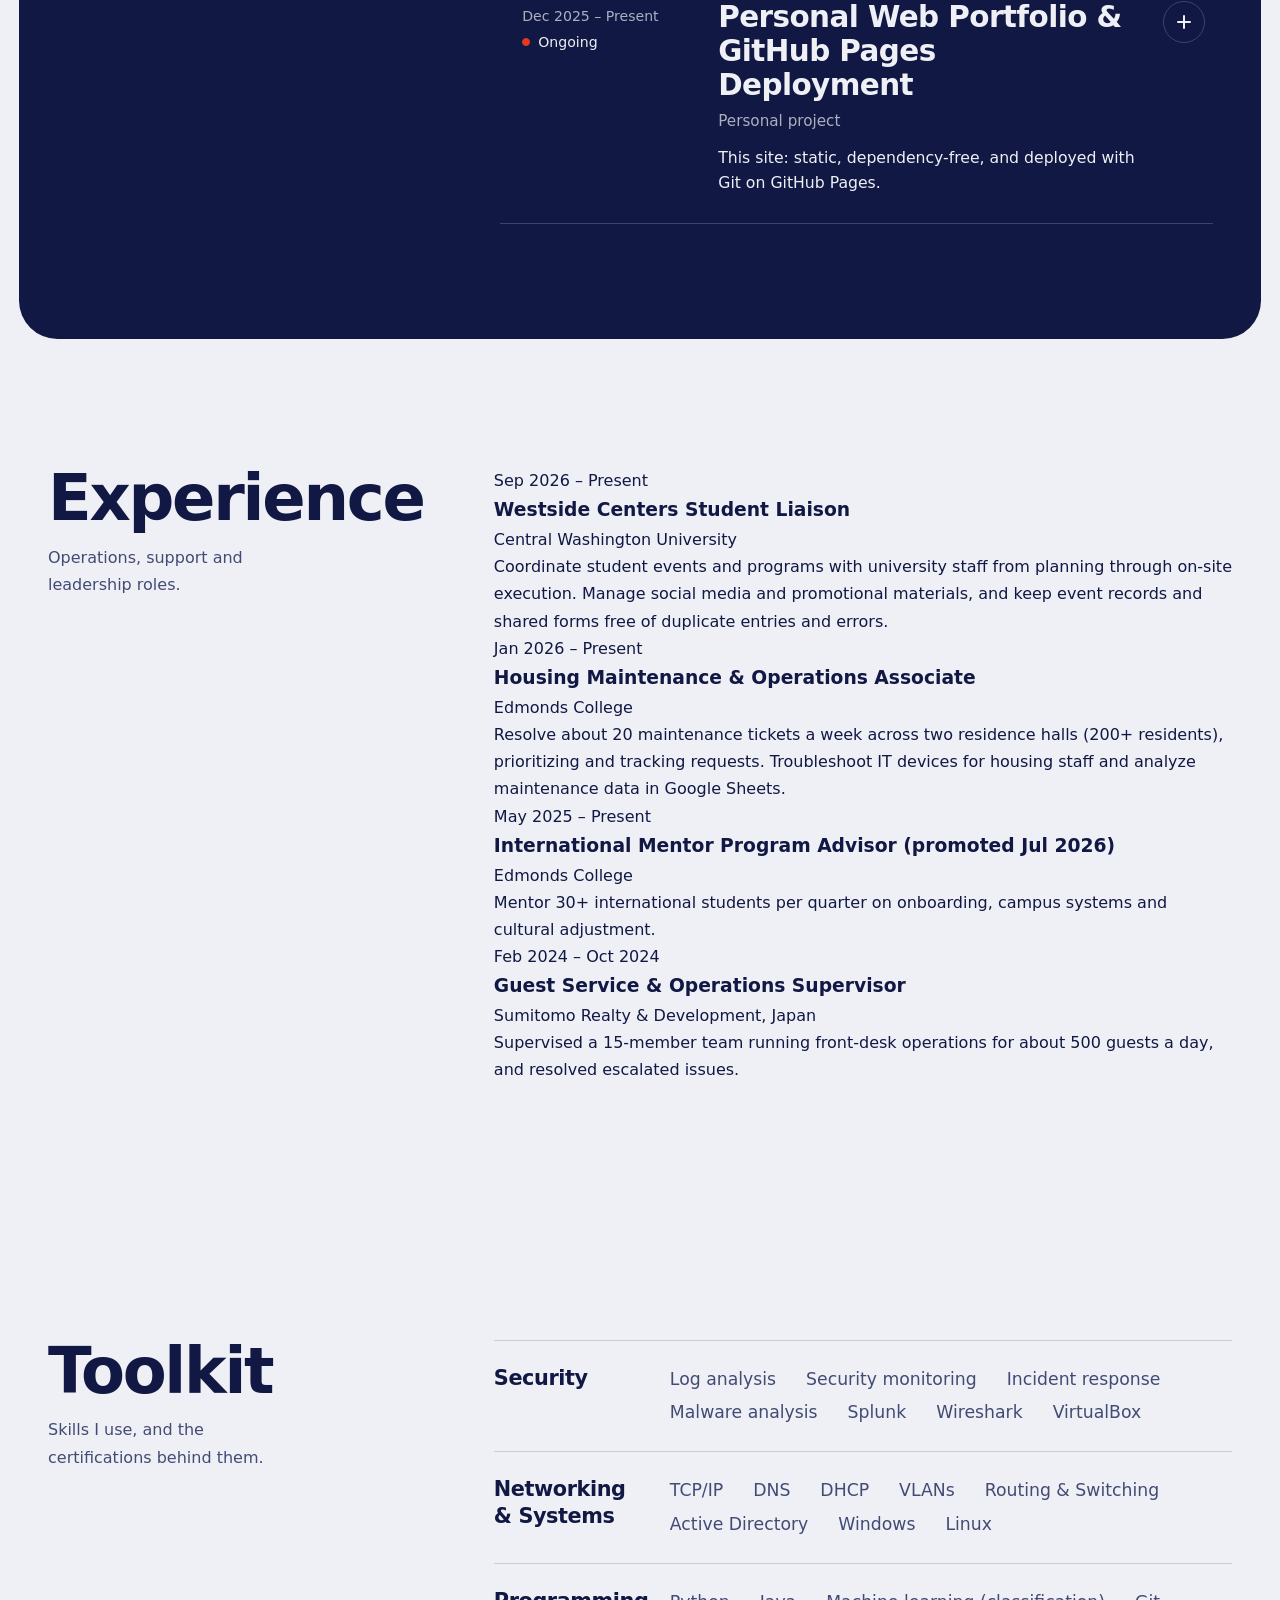
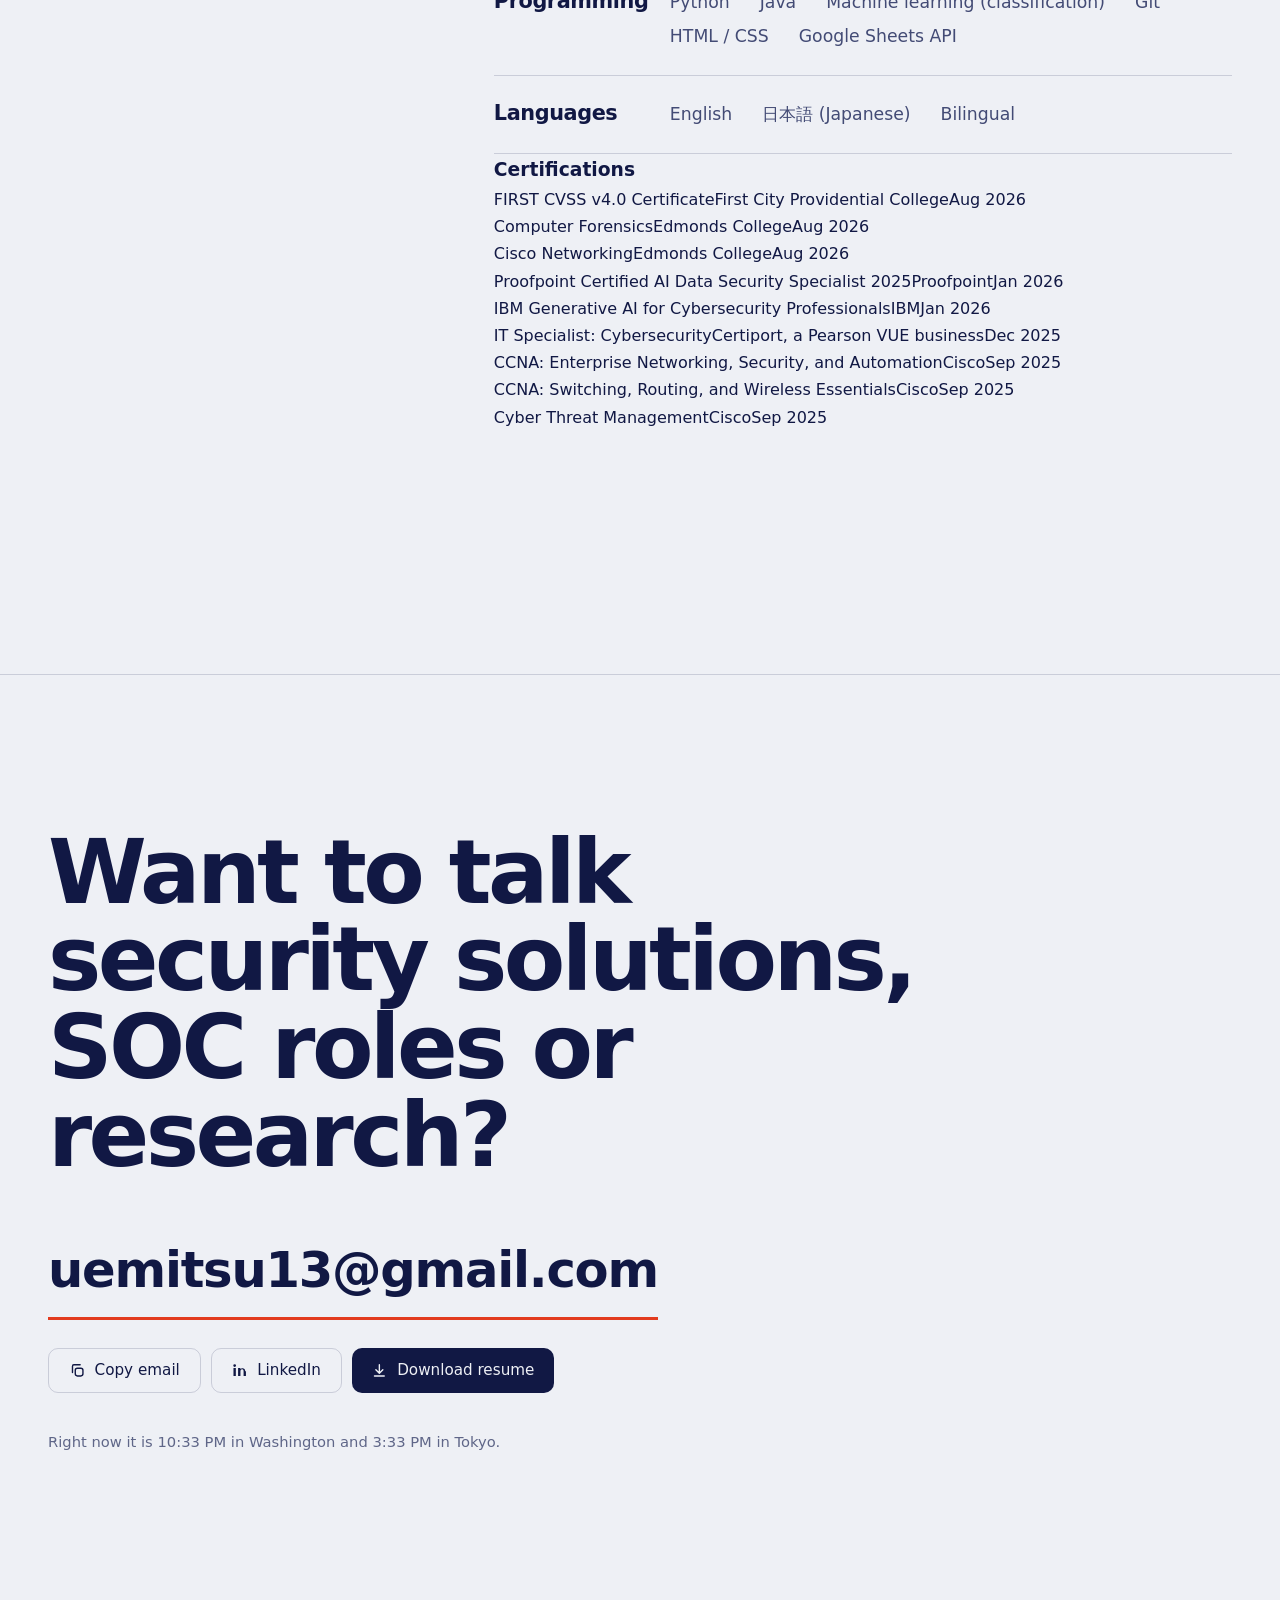
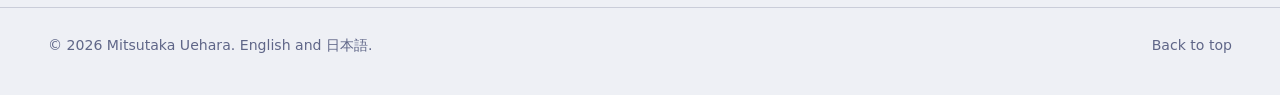
==== commit fc14ddd0: "Update index.html" ====
--- a/index.html
+++ b/index.html
@@ -4,14 +4,14 @@
   <meta charset="UTF-8">
   <meta name="viewport" content="width=device-width, initial-scale=1">
   <title>Mitsutaka Uehara | IT &amp; Cybersecurity Student</title>
-  <meta name="description" content="Mitsutaka Uehara is a cybersecurity student working toward a SOC analyst role. Machine-learning intrusion detection research, networking labs, malware analysis and web projects.">
+  <meta name="description" content="Mitsutaka Uehara is a cybersecurity graduate student at Central Washington University working toward a role in cybersecurity solutions engineering or as a SOC analyst. ML-based intrusion detection research, malware analysis, networking and web projects.">
   <meta name="color-scheme" content="light dark">
   <meta name="theme-color" content="#eef0f5">
   <meta property="og:type" content="website">
   <meta property="og:title" content="Mitsutaka Uehara | IT &amp; Cybersecurity Student">
-  <meta property="og:description" content="Cybersecurity student working toward a SOC analyst role. ML-based intrusion detection research, networking labs and web projects.">
+  <meta property="og:description" content="Cybersecurity graduate student working toward a role in cybersecurity solutions engineering or as a SOC analyst. ML-based intrusion detection research, malware analysis, networking and web projects.">
   <meta name="twitter:card" content="summary">
-  <link rel="icon" type="image/svg+xml" href="data:image/svg+xml,%3Csvg xmlns='http://www.w3.org/2000/svg' viewBox='0 0 64 64'%3E%3Crect width='64' height='64' rx='14' fill='%23e23b1e'/%3E%3Ctext x='32' y='46' font-size='38' text-anchor='middle' fill='white' font-family='sans-serif' font-weight='700'%3E%E6%A4%9C%3C/text%3E%3C/svg%3E">
+  <link rel="icon" type="image/svg+xml" href="data:image/svg+xml,%3Csvg xmlns='http://www.w3.org/2000/svg' viewBox='0 0 32 32'%3E%3Crect width='32' height='32' rx='10' fill='%23111844'/%3E%3Cpath d='M6.5 22V10.5l5 6.5 5-6.5V22M20 10.5v6.8a3.25 3.25 0 0 0 6.5 0v-6.8' fill='none' stroke='%23eef0f5' stroke-width='2.6' stroke-linecap='round' stroke-linejoin='round'/%3E%3Ccircle cx='28' cy='4' r='3.6' fill='%23e23b1e'/%3E%3C/svg%3E">
 
   <script>
     // Runs before first paint: marks JS as available and applies the visitor's system theme.
@@ -32,8 +32,9 @@
     "@context": "https://schema.org",
     "@type": "Person",
     "name": "Mitsutaka Uehara",
-    "jobTitle": "IT & Cybersecurity Student",
-    "affiliation": [
+    "jobTitle": "Graduate student, Information Technology Management (Cybersecurity)",
+    "affiliation": { "@type": "CollegeOrUniversity", "name": "Central Washington University" },
+    "alumniOf": [
       { "@type": "CollegeOrUniversity", "name": "Edmonds College" },
       { "@type": "CollegeOrUniversity", "name": "Kanto Gakuin University" }
     ],
@@ -61,7 +62,7 @@
 <header class="bar">
   <div class="container bar-inner">
     <a class="brand" href="#top" aria-label="Mitsutaka Uehara, back to top">
-      <span class="seal" aria-hidden="true">検</span>
+      <svg class="mark" viewBox="0 0 32 32" aria-hidden="true"><rect class="mark-bg" width="32" height="32" rx="10"/><path class="mark-mu" d="M6.5 22V10.5l5 6.5 5-6.5V22M20 10.5v6.8a3.25 3.25 0 0 0 6.5 0v-6.8"/><circle class="mark-dot" cx="29" cy="3" r="3.4"/></svg>
       <span>Mitsutaka Uehara</span>
     </a>
 
@@ -69,6 +70,7 @@
       <ul class="nav-links" id="nav-links">
         <li><a href="#about">About</a></li>
         <li><a href="#work">Work</a></li>
+        <li><a href="#experience">Experience</a></li>
         <li><a href="#toolkit">Toolkit</a></li>
         <li><a href="#contact">Contact</a></li>
         <li class="only-menu"><a href="Mitsutaka_Uehara_resume.pdf" download>Resume (PDF)</a></li>
@@ -99,7 +101,7 @@
           <span class="name-line"><span>Uehara</span></span>
         </h1>
         <div class="hero-side">
-          <p class="role"><strong>Cybersecurity student</strong> at Edmonds College, working toward a SOC analyst role.</p>
+          <p class="role"><strong>Cybersecurity graduate student</strong> at Central Washington University, working toward cybersecurity solutions engineering or SOC analyst roles.</p>
         </div>
       </div>
 
@@ -182,24 +184,28 @@
       </div>
       <div>
         <p class="lead">
-          I came to cybersecurity through <strong>intrusion detection</strong>: how a system decides something is an attack, and what it costs when it's wrong. At Kanto Gakuin University I spent two academic years testing machine learning models on the CICIDS2017 dataset, then continued my studies in the US. Now I'm working toward a role as a <strong>SOC analyst</strong>, where accurate detection, real-world threat analysis and informed incident response meet.
+          I came to cybersecurity through <strong>intrusion detection</strong>: how a system decides something is an attack, and what it costs when it's wrong. At Kanto Gakuin University I spent a year and a half benchmarking machine learning models on the CICIDS2017 dataset. I then moved to the US to study cyber defense and digital forensics at Edmonds College, and I'm now earning a master's at Central Washington University. I'm working toward a role as a <strong>cybersecurity solutions engineer</strong> or a <strong>SOC analyst</strong>: turning what I know about detection and real-world threats into security solutions that hold up in practice.
         </p>
         <dl class="facts">
           <div class="fact">
-            <dt>Studying at</dt>
-            <dd>Edmonds College, Washington</dd>
+            <dt>Studying</dt>
+            <dd>M.S. in Information Technology Management (Cybersecurity)<span>Central Washington University, expected Aug 2027</span></dd>
           </div>
           <div class="fact">
-            <dt>Before that</dt>
-            <dd>Kanto Gakuin University, Japan<span>ML-based IDPS research and a malware analysis mini camp</span></dd>
+            <dt>Degrees earned</dt>
+            <dd>A.T.A. in Cyber Defense &amp; Digital Forensics, Edmonds College<span>Ethical hacking and penetration testing, incident response and SIEM, malware analysis, packet analysis</span><span>B.S. in Information Engineering, Kanto Gakuin University, Japan</span></dd>
+          </div>
+          <div class="fact">
+            <dt>Leadership</dt>
+            <dd>President, Japanese Student Association<span>Nov 2025 – Aug 2026. Also Head of Media &amp; Communications for Housing Ambassadors, and Programming &amp; Operations Lead for International Coffee House.</span></dd>
           </div>
           <div class="fact">
             <dt>Aiming for</dt>
-            <dd>SOC analyst</dd>
+            <dd>Cybersecurity solutions engineer<span>Also open to SOC analyst roles</span></dd>
           </div>
           <div class="fact">
             <dt>Languages</dt>
-            <dd>English and 日本語, both fluent</dd>
+            <dd>English and 日本語, bilingual</dd>
           </div>
         </dl>
       </div>
@@ -221,67 +227,30 @@
             <button class="q-btn" type="button" id="btn-idps" aria-expanded="true" aria-controls="case-idps">
               <span class="q-when"><span class="q-date">Sep 2022 – Mar 2024</span><span class="q-status">Completed</span></span>
               <span class="q-main">
-                <span class="q-title">ML-Based Intrusion Detection &amp; Prevention Evaluation</span>
+                <span class="q-title">ML-Based Intrusion Detection System (IDS) Research</span>
                 <span class="q-where">Kanto Gakuin University</span>
-                <span class="q-sum">Two years testing four ML algorithms on CICIDS2017, and finding where they break down on normal traffic.</span>
+                <span class="q-sum">A 1.5-year study of four ML classifiers on CICIDS2017, presented at the thesis symposium.</span>
               </span>
               <span class="q-icon" aria-hidden="true"></span>
             </button>
           </h3>
           <div class="q-case" id="case-idps" role="region" aria-labelledby="btn-idps">
             <div class="q-case-inner"><div class="case"><div class="case-body">
-              <p class="case-intro">A two-year research effort that fundamentally shaped my approach to cybersecurity. Driven by a strong interest in IDPS, I implemented and evaluated multiple machine learning algorithms against the CICIDS2017 dataset to understand how ML can address real-world network security challenges, and where it falls short.</p>
+              <p class="case-intro">A research project that fundamentally shaped my approach to cybersecurity. Driven by a strong interest in IDPS, I benchmarked machine learning classifiers on the CICIDS2017 dataset to understand how ML can address real-world network security challenges, and where it falls short.</p>
               <div class="case-cols">
                 <div>
                   <h4>What I did</h4>
                   <ul class="did">
-                    <li>Implemented four ML algorithms: SVM, Naive Bayes, Decision Tree and k-Nearest Neighbors</li>
-                    <li>Ran binary classification experiments with precision and recall as the primary metrics</li>
+                    <li>Benchmarked Naive Bayes, SVM, Decision Tree and k-NN under identical conditions, scoring them by precision, recall and F1</li>
+                    <li>Identified SVM and Decision Tree as high-recall detectors of malicious traffic</li>
+                    <li>Noted the gap between benchmark performance and real-world false positive rates on normal traffic</li>
                     <li>Wrote about 10 Python source files, each over 1,000 lines</li>
-                    <li>Identified gaps between theoretical performance and real-world false positive rates on normal traffic</li>
-                    <li>Refined the experiments through continuous trial and error over two academic years</li>
-                    <li>Gained a realistic view of the challenges of running IDPS in operation</li>
+                    <li>Selected to present the research at the thesis symposium, and mentored junior lab members</li>
                   </ul>
                 </div>
                 <div>
                   <h4>Built with</h4>
-                  <ul class="stack">
-                    <li>Python</li><li>Machine Learning</li><li>CICIDS2017</li><li>Network Security</li><li>Intrusion Detection</li>
-                  </ul>
-                </div>
-              </div>
-            </div></div></div>
-          </div>
-        </li>
-
-        <li class="q-item" id="jsa">
-          <h3>
-            <button class="q-btn" type="button" id="btn-jsa" aria-expanded="false" aria-controls="case-jsa">
-              <span class="q-when"><span class="q-date">Nov 2025 – Present</span><span class="q-status is-live">Ongoing</span></span>
-              <span class="q-main">
-                <span class="q-title">Japanese Student Association Official Website</span>
-                <span class="q-where">Edmonds College</span>
-                <span class="q-sum">An official site that gives new students one organized place to find events and updates.</span>
-              </span>
-              <span class="q-icon" aria-hidden="true"></span>
-            </button>
-          </h3>
-          <div class="q-case" id="case-jsa" role="region" aria-labelledby="btn-jsa">
-            <div class="q-case-inner"><div class="case"><div class="case-body">
-              <p class="case-intro">My first experience building a website, and a project with real stakes. The JSA previously relied on social media, making it difficult for new students to find organized information. I designed and deployed an official site to serve as a stable, centralized hub for the organization.</p>
-              <div class="case-cols">
-                <div>
-                  <h4>What I did</h4>
-                  <ul class="did">
-                    <li>Designed the overall site structure with a focus on clarity and easy navigation</li>
-                    <li>Created a layout that gives quick access to event info and organizational updates</li>
-                    <li>Made information easier to find than on fragmented social media channels</li>
-                    <li>Delivered a site suitable for publication as an official college-affiliated resource</li>
-                  </ul>
-                </div>
-                <div>
-                  <h4>Built with</h4>
-                  <ul class="stack"><li>HTML</li><li>CSS</li><li>Google Sheets API</li><li>GitHub Pages</li></ul>
+                  <ul class="stack"><li>Python</li><li>Machine Learning</li><li>CICIDS2017</li><li>Network Security</li><li>Intrusion Detection</li></ul>
                 </div>
               </div>
             </div></div></div>
@@ -293,28 +262,29 @@
             <button class="q-btn" type="button" id="btn-malware" aria-expanded="false" aria-controls="case-malware">
               <span class="q-when"><span class="q-date">May 2023</span><span class="q-status">Completed</span></span>
               <span class="q-main">
-                <span class="q-title">Cybersecurity Mini Camp: Malware Analysis</span>
-                <span class="q-where">Kanto Gakuin University</span>
-                <span class="q-sum">Ran live malware samples in sandboxes, watched how they behave and wrote up the findings.</span>
+                <span class="q-title">Security Mini-Camp Tokyo 2023: Malware Analysis Track</span>
+                <span class="q-where">IPA &amp; Security Camp Association</span>
+                <span class="q-sum">Selected as 1 of 20 participants in a Japanese government-backed security program.</span>
               </span>
               <span class="q-icon" aria-hidden="true"></span>
             </button>
           </h3>
           <div class="q-case" id="case-malware" role="region" aria-labelledby="btn-malware">
             <div class="q-case-inner"><div class="case"><div class="case-body">
-              <p class="case-intro">An intensive cybersecurity training program focused on malware analysis and dynamic behavior monitoring. Gained hands-on experience executing samples in controlled environments and documenting findings.</p>
+              <p class="case-intro">An intensive cybersecurity training program focused on malware analysis and dynamic behavior monitoring.</p>
               <div class="case-cols">
                 <div>
                   <h4>What I did</h4>
                   <ul class="did">
-                    <li>Executed malware samples in sandboxed environments and analyzed behavioral patterns</li>
-                    <li>Practiced secure handling and analysis procedures for live malware</li>
-                    <li>Produced technical reports summarizing attack vectors and countermeasures</li>
+                    <li>Selected as 1 of 20 participants in a Japanese government-backed security program</li>
+                    <li>Analyzed live malware in a VirtualBox sandbox and documented its behavioral patterns</li>
+                    <li>Practiced safe handling and analysis procedures for live malware</li>
+                    <li>Wrote a technical report on the malware's behavior, attack vectors and countermeasures</li>
                   </ul>
                 </div>
                 <div>
                   <h4>Built with</h4>
-                  <ul class="stack"><li>Malware Analysis</li><li>Sandbox Environments</li></ul>
+                  <ul class="stack"><li>Malware Analysis</li><li>VirtualBox</li><li>Sandbox Environments</li></ul>
                 </div>
               </div>
             </div></div></div>
@@ -324,11 +294,11 @@
         <li class="q-item" id="ccna">
           <h3>
             <button class="q-btn" type="button" id="btn-ccna" aria-expanded="false" aria-controls="case-ccna">
-              <span class="q-when"><span class="q-date">Coursework</span></span>
+              <span class="q-when"><span class="q-date">2025</span><span class="q-status">Completed</span></span>
               <span class="q-main">
-                <span class="q-title">Networking &amp; Security Labs (CCNA)</span>
-                <span class="q-where">Simulated industry-standard environments</span>
-                <span class="q-sum">Routing, switching, subnetting and troubleshooting labs in Cisco Packet Tracer.</span>
+                <span class="q-title">CCNA Networking &amp; Security Labs</span>
+                <span class="q-where">Cisco Networking Academy</span>
+                <span class="q-sum">Routing, switching, subnetting and troubleshooting labs, finishing with two CCNA certificates.</span>
               </span>
               <span class="q-icon" aria-hidden="true"></span>
             </button>
@@ -343,11 +313,46 @@
                     <li>Configured routing and switching scenarios using Cisco Packet Tracer</li>
                     <li>Performed subnetting and network troubleshooting exercises</li>
                     <li>Applied foundational network security best practices</li>
+                    <li>Earned CCNA: Switching, Routing, and Wireless Essentials and CCNA: Enterprise Networking, Security, and Automation (Sep 2025)</li>
                   </ul>
                 </div>
                 <div>
                   <h4>Built with</h4>
                   <ul class="stack"><li>Cisco Packet Tracer</li><li>TCP/IP</li><li>Routing &amp; Switching</li></ul>
+                </div>
+              </div>
+            </div></div></div>
+          </div>
+        </li>
+
+        <li class="q-item" id="jsa">
+          <h3>
+            <button class="q-btn" type="button" id="btn-jsa" aria-expanded="false" aria-controls="case-jsa">
+              <span class="q-when"><span class="q-date">Nov 2025 – Aug 2026</span><span class="q-status">Completed</span></span>
+              <span class="q-main">
+                <span class="q-title">Japanese Student Association Website</span>
+                <span class="q-where">Edmonds College, built while serving as JSA president</span>
+                <span class="q-sum">A responsive official site with event pages, member registration and a live member count.</span>
+              </span>
+              <span class="q-icon" aria-hidden="true"></span>
+            </button>
+          </h3>
+          <div class="q-case" id="case-jsa" role="region" aria-labelledby="btn-jsa">
+            <div class="q-case-inner"><div class="case"><div class="case-body">
+              <p class="case-intro">My first experience building a website, and a project with real stakes. The JSA previously relied on social media, making it hard for new students to find organized information. I designed and launched an official site to improve communication, event visibility and membership growth.</p>
+              <div class="case-cols">
+                <div>
+                  <h4>What I did</h4>
+                  <ul class="did">
+                    <li>Built a responsive multi-page site with a homepage, event pages and member registration</li>
+                    <li>Added a live member count using the Google Sheets API</li>
+                    <li>Designed the navigation and branding to match the club's identity</li>
+                    <li>Made information easier to find for new students than on fragmented social media channels</li>
+                  </ul>
+                </div>
+                <div>
+                  <h4>Built with</h4>
+                  <ul class="stack"><li>HTML</li><li>CSS</li><li>Google Sheets API</li><li>GitHub Pages</li></ul>
                 </div>
               </div>
             </div></div></div>
@@ -401,30 +406,89 @@
     </div>
   </section>
 
+  <!-- ============ EXPERIENCE ============ -->
+  <section class="section" id="experience" aria-labelledby="experience-title">
+    <div class="container split">
+      <div class="split-head">
+        <h2 class="h2" id="experience-title">Experience</h2>
+        <p>Operations, support and leadership roles.</p>
+      </div>
+      <ul class="xp">
+        <li class="xp-row">
+          <p class="xp-when">Sep 2026 – Present</p>
+          <div>
+            <h3 class="xp-role">Westside Centers Student Liaison</h3>
+            <p class="xp-org">Central Washington University</p>
+            <p class="xp-desc">Coordinate student events and programs with university staff from planning through on-site execution. Manage social media and promotional materials, and keep event records and shared forms free of duplicate entries and errors.</p>
+          </div>
+        </li>
+        <li class="xp-row">
+          <p class="xp-when">Jan 2026 – Present</p>
+          <div>
+            <h3 class="xp-role">Housing Maintenance &amp; Operations Associate</h3>
+            <p class="xp-org">Edmonds College</p>
+            <p class="xp-desc">Resolve about 20 maintenance tickets a week across two residence halls (200+ residents), prioritizing and tracking requests. Troubleshoot IT devices for housing staff and analyze maintenance data in Google Sheets.</p>
+          </div>
+        </li>
+        <li class="xp-row">
+          <p class="xp-when">May 2025 – Present</p>
+          <div>
+            <h3 class="xp-role">International Mentor Program Advisor (promoted Jul 2026)</h3>
+            <p class="xp-org">Edmonds College</p>
+            <p class="xp-desc">Mentor 30+ international students per quarter on onboarding, campus systems and cultural adjustment.</p>
+          </div>
+        </li>
+        <li class="xp-row">
+          <p class="xp-when">Feb 2024 – Oct 2024</p>
+          <div>
+            <h3 class="xp-role">Guest Service &amp; Operations Supervisor</h3>
+            <p class="xp-org">Sumitomo Realty &amp; Development, Japan</p>
+            <p class="xp-desc">Supervised a 15-member team running front-desk operations for about 500 guests a day, and resolved escalated issues.</p>
+          </div>
+        </li>
+      </ul>
+    </div>
+  </section>
+
   <!-- ============ TOOLKIT ============ -->
   <section class="section" id="toolkit" aria-labelledby="toolkit-title">
     <div class="container split">
       <div class="split-head">
         <h2 class="h2" id="toolkit-title">Toolkit</h2>
-        <p>What I work with day to day.</p>
-      </div>
-      <div class="kit">
-        <div class="kit-row">
-          <h3 class="kit-name">Networking</h3>
-          <ul class="kit-items"><li>TCP/IP</li><li>Subnetting</li><li>Routing &amp; Switching</li><li>CCNA-level labs</li></ul>
+        <p>Skills I use, and the certifications behind them.</p>
+      </div>
+      <div>
+        <div class="kit">
+          <div class="kit-row">
+            <h3 class="kit-name">Security</h3>
+            <ul class="kit-items"><li>Log analysis</li><li>Security monitoring</li><li>Incident response</li><li>Malware analysis</li><li>Splunk</li><li>Wireshark</li><li>VirtualBox</li></ul>
+          </div>
+          <div class="kit-row">
+            <h3 class="kit-name">Networking &amp; Systems</h3>
+            <ul class="kit-items"><li>TCP/IP</li><li>DNS</li><li>DHCP</li><li>VLANs</li><li>Routing &amp; Switching</li><li>Active Directory</li><li>Windows</li><li>Linux</li></ul>
+          </div>
+          <div class="kit-row">
+            <h3 class="kit-name">Programming</h3>
+            <ul class="kit-items"><li>Python</li><li>Java</li><li>Machine learning (classification)</li><li>Git</li><li>HTML / CSS</li><li>Google Sheets API</li></ul>
+          </div>
+          <div class="kit-row">
+            <h3 class="kit-name">Languages</h3>
+            <ul class="kit-items"><li>English</li><li>日本語 (Japanese)</li><li>Bilingual</li></ul>
+          </div>
         </div>
-        <div class="kit-row">
-          <h3 class="kit-name">Cybersecurity</h3>
-          <ul class="kit-items"><li>IDPS concepts</li><li>ML-based detection</li><li>Malware analysis</li><li>SOC fundamentals</li><li>Access control</li></ul>
-        </div>
-        <div class="kit-row">
-          <h3 class="kit-name">Systems</h3>
-          <ul class="kit-items"><li>Linux (Ubuntu)</li><li>Bash scripting</li><li>VirtualBox</li><li>System hardening</li></ul>
-        </div>
-        <div class="kit-row">
-          <h3 class="kit-name">Web &amp; Dev</h3>
-          <ul class="kit-items"><li>HTML / CSS</li><li>Python</li><li>Git / GitHub</li><li>GitHub Pages</li></ul>
-        </div>
+
+        <h3 class="sub-h">Certifications</h3>
+        <ul class="certs">
+          <li><span class="cert-name">FIRST CVSS v4.0 Certificate<span>First City Providential College</span></span><span class="cert-date">Aug 2026</span></li>
+          <li><span class="cert-name">Computer Forensics<span>Edmonds College</span></span><span class="cert-date">Aug 2026</span></li>
+          <li><span class="cert-name">Cisco Networking<span>Edmonds College</span></span><span class="cert-date">Aug 2026</span></li>
+          <li><span class="cert-name">Proofpoint Certified AI Data Security Specialist 2025<span>Proofpoint</span></span><span class="cert-date">Jan 2026</span></li>
+          <li><span class="cert-name">IBM Generative AI for Cybersecurity Professionals<span>IBM</span></span><span class="cert-date">Jan 2026</span></li>
+          <li><span class="cert-name">IT Specialist: Cybersecurity<span>Certiport, a Pearson VUE business</span></span><span class="cert-date">Dec 2025</span></li>
+          <li><span class="cert-name">CCNA: Enterprise Networking, Security, and Automation<span>Cisco</span></span><span class="cert-date">Sep 2025</span></li>
+          <li><span class="cert-name">CCNA: Switching, Routing, and Wireless Essentials<span>Cisco</span></span><span class="cert-date">Sep 2025</span></li>
+          <li><span class="cert-name">Cyber Threat Management<span>Cisco</span></span><span class="cert-date">Sep 2025</span></li>
+        </ul>
       </div>
     </div>
   </section>
@@ -432,7 +496,7 @@
   <!-- ============ CONTACT ============ -->
   <section class="contact" id="contact" aria-labelledby="contact-title">
     <div class="container">
-      <h2 class="contact-q" id="contact-title">Want to talk detection, SOC roles or research?</h2>
+      <h2 class="contact-q" id="contact-title">Want to talk security solutions, SOC roles or research?</h2>
       <a class="mail" href="mailto:uemitsu13@gmail.com">uemitsu13@gmail.com</a>
       <div class="contact-actions">
         <button class="btn btn-line" type="button" id="copy-mail" data-mail="uemitsu13@gmail.com">
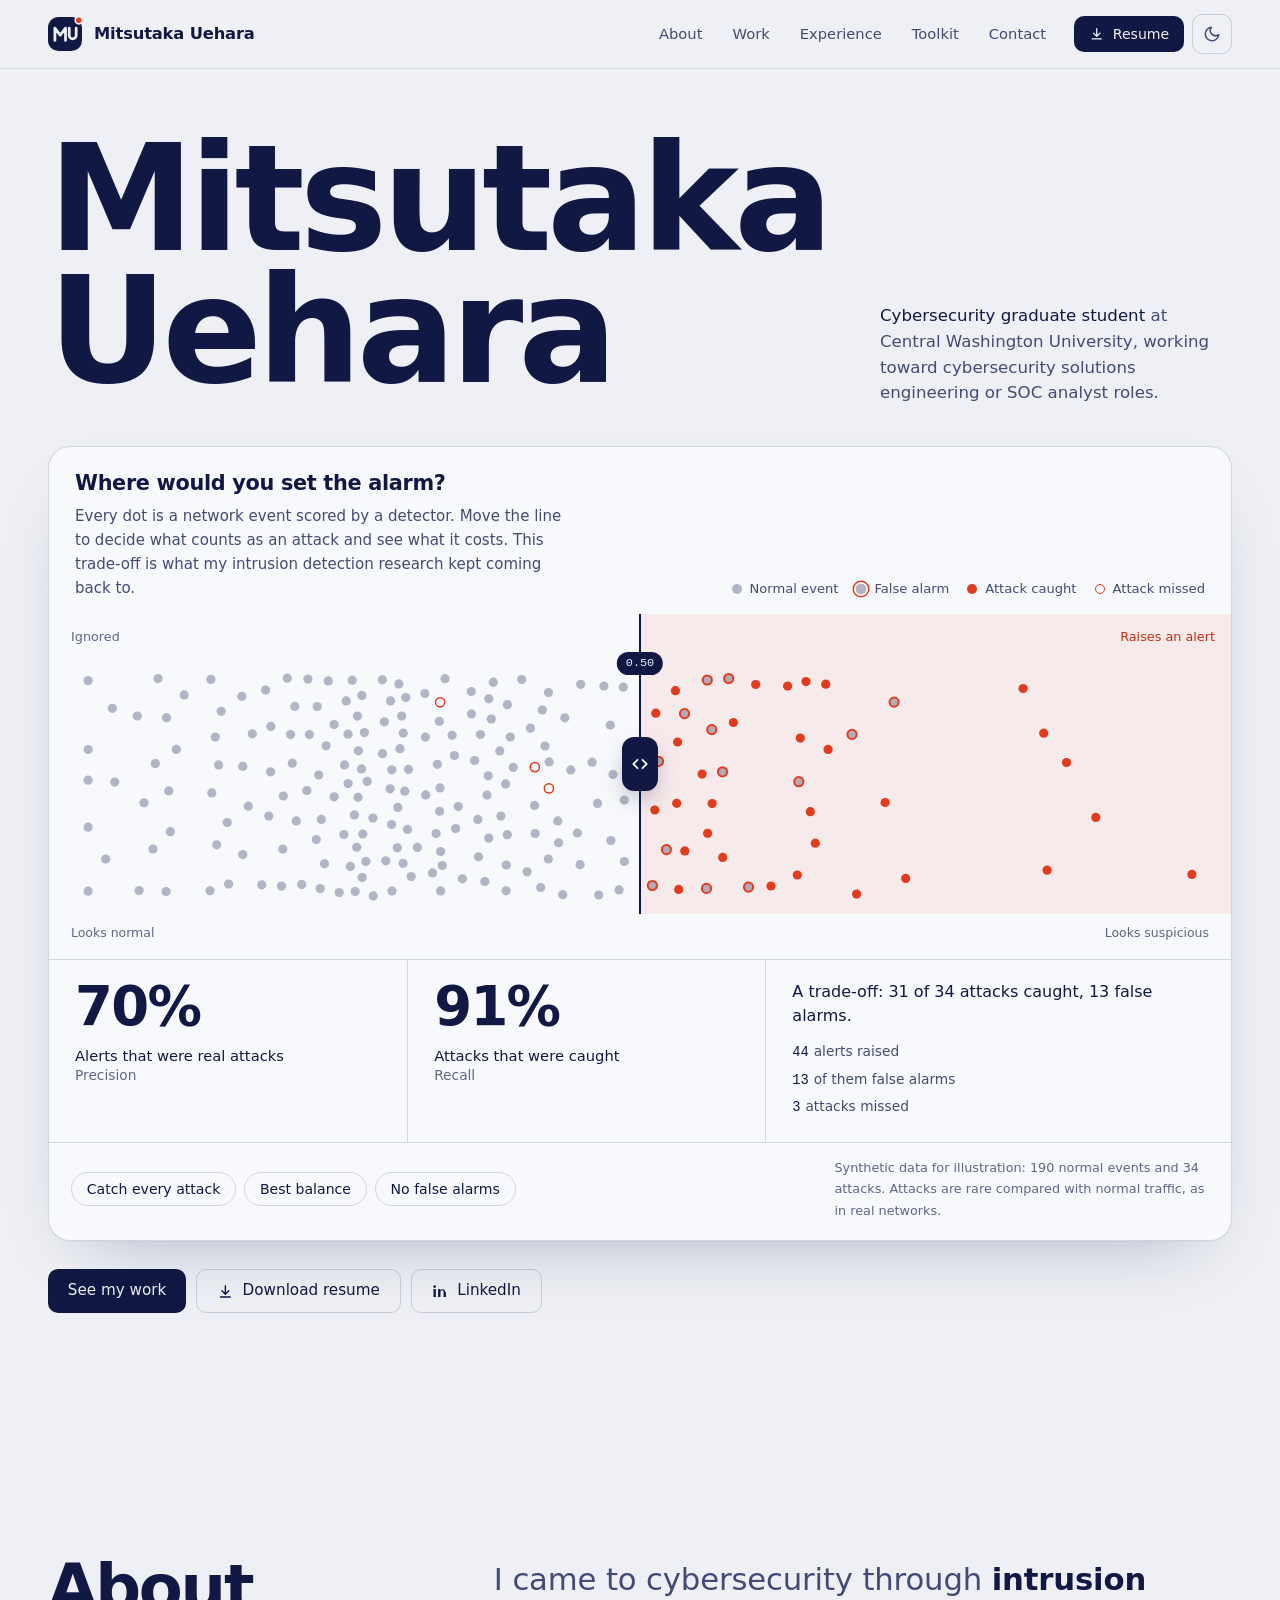
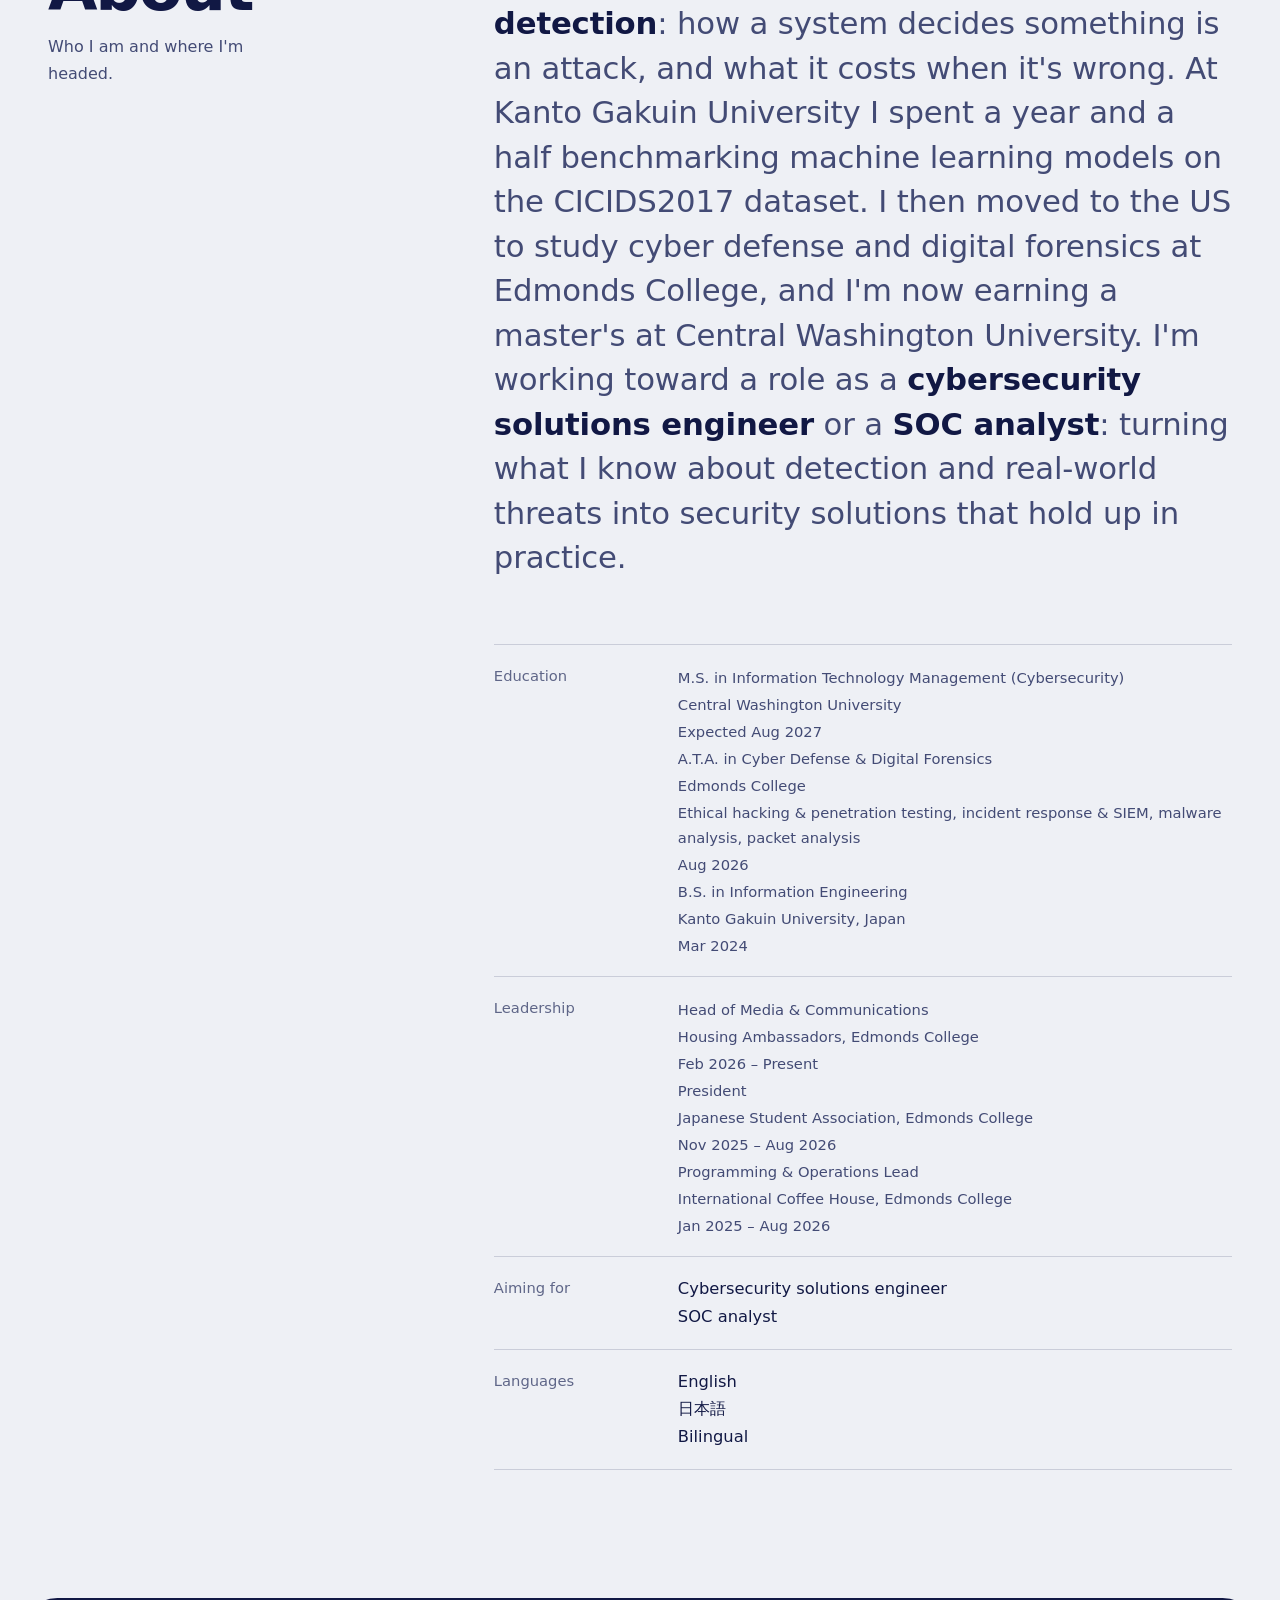
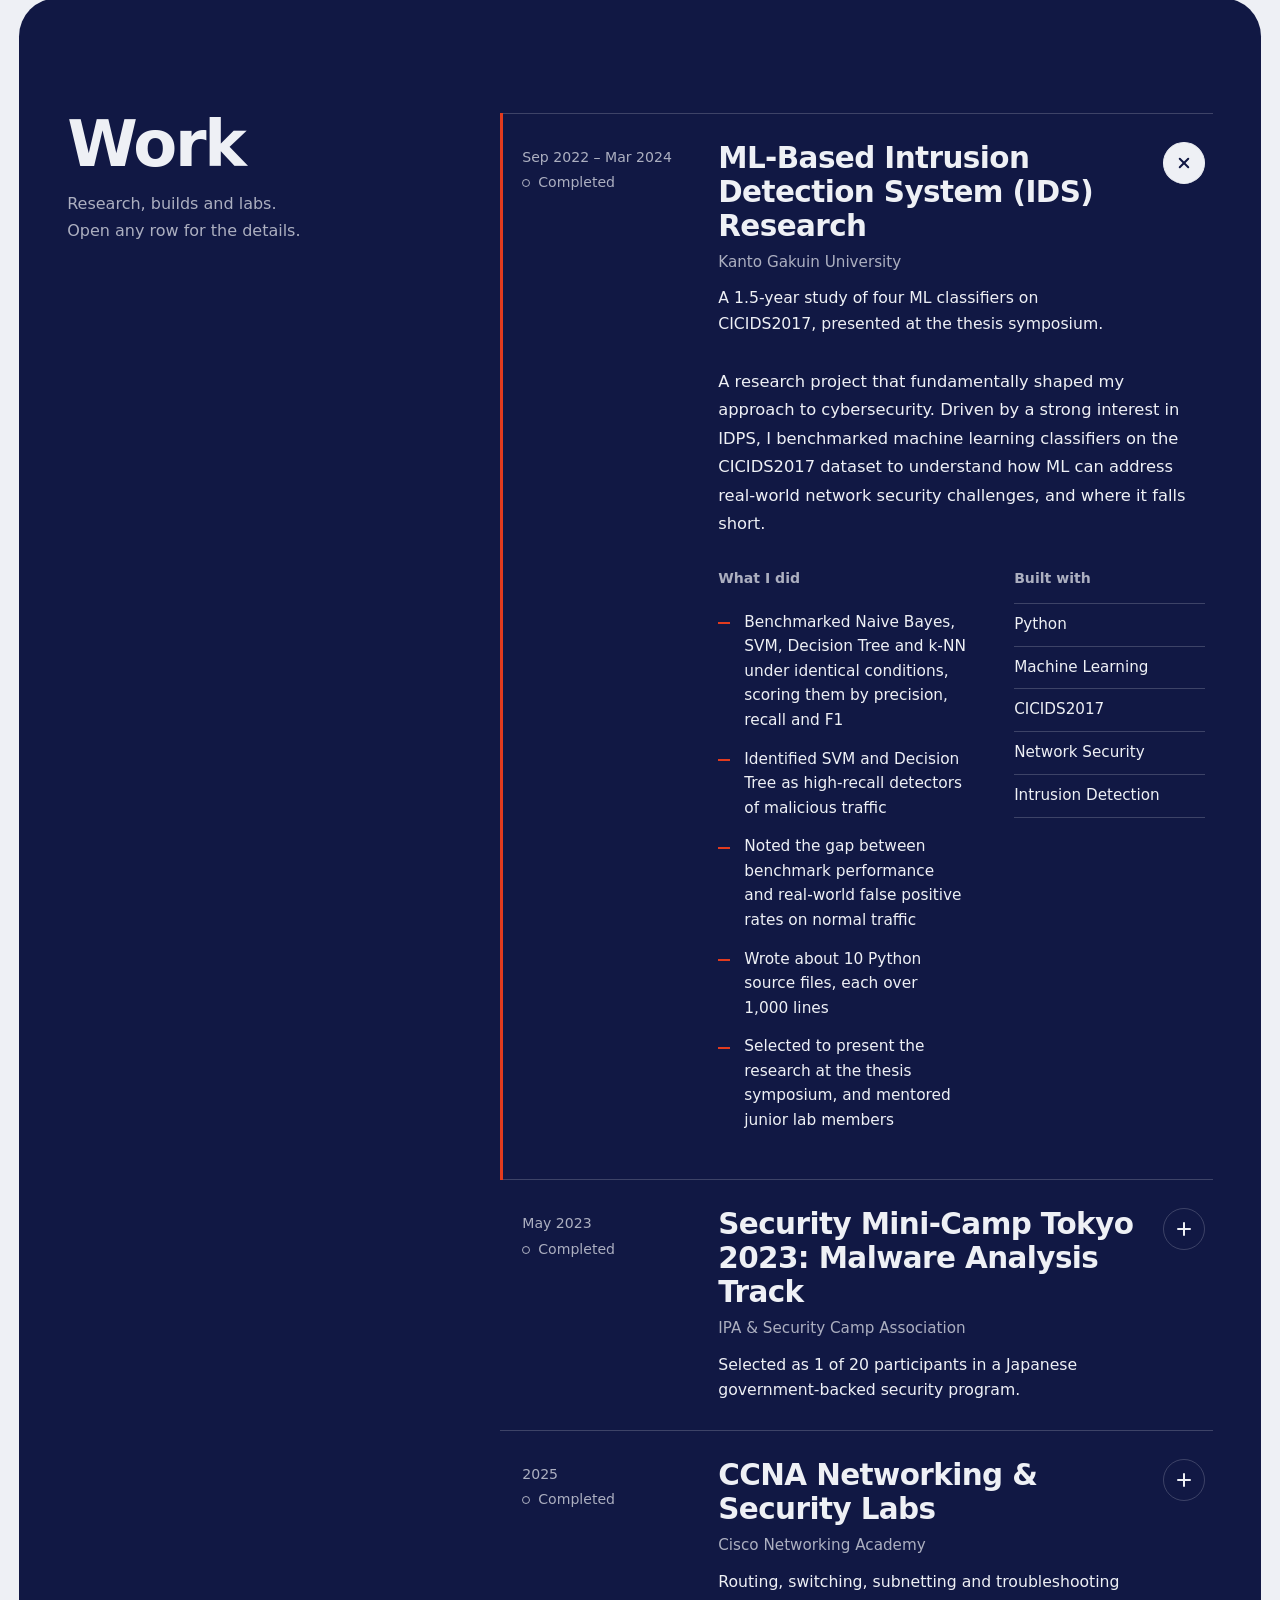
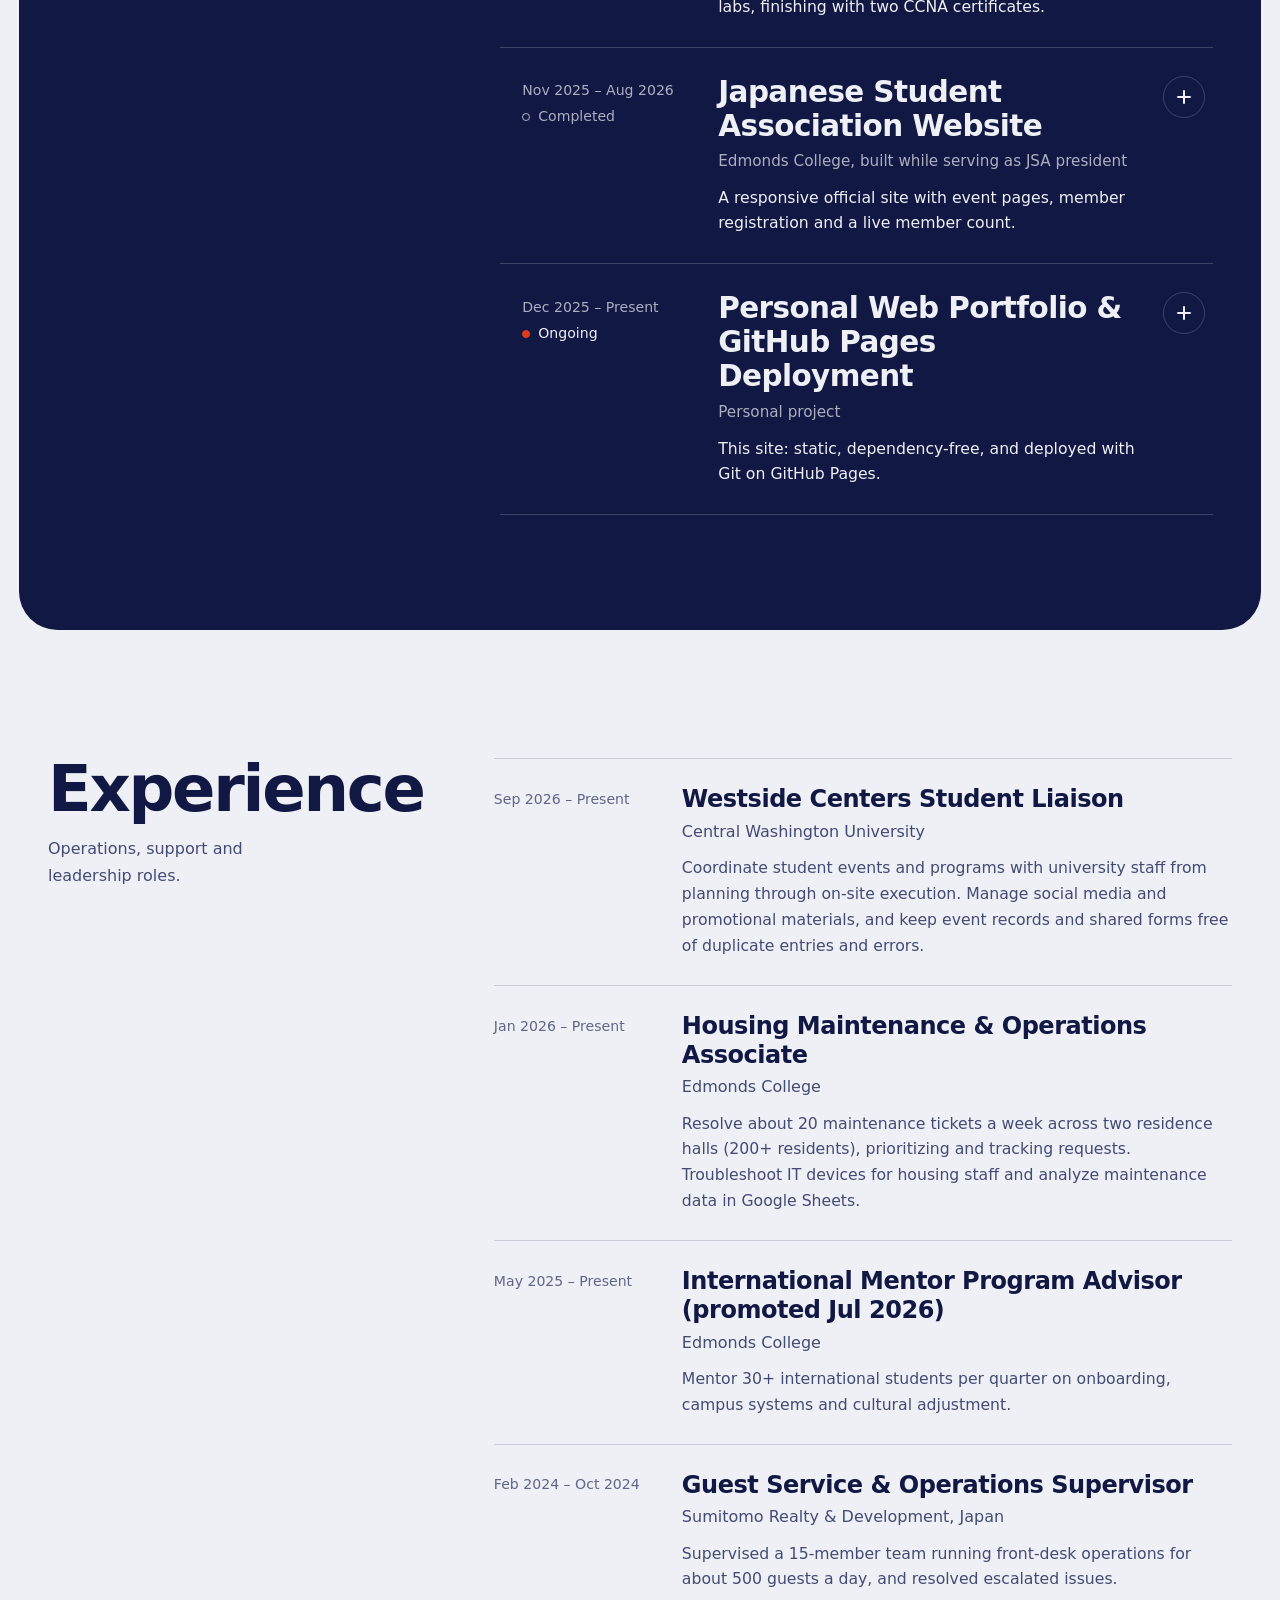
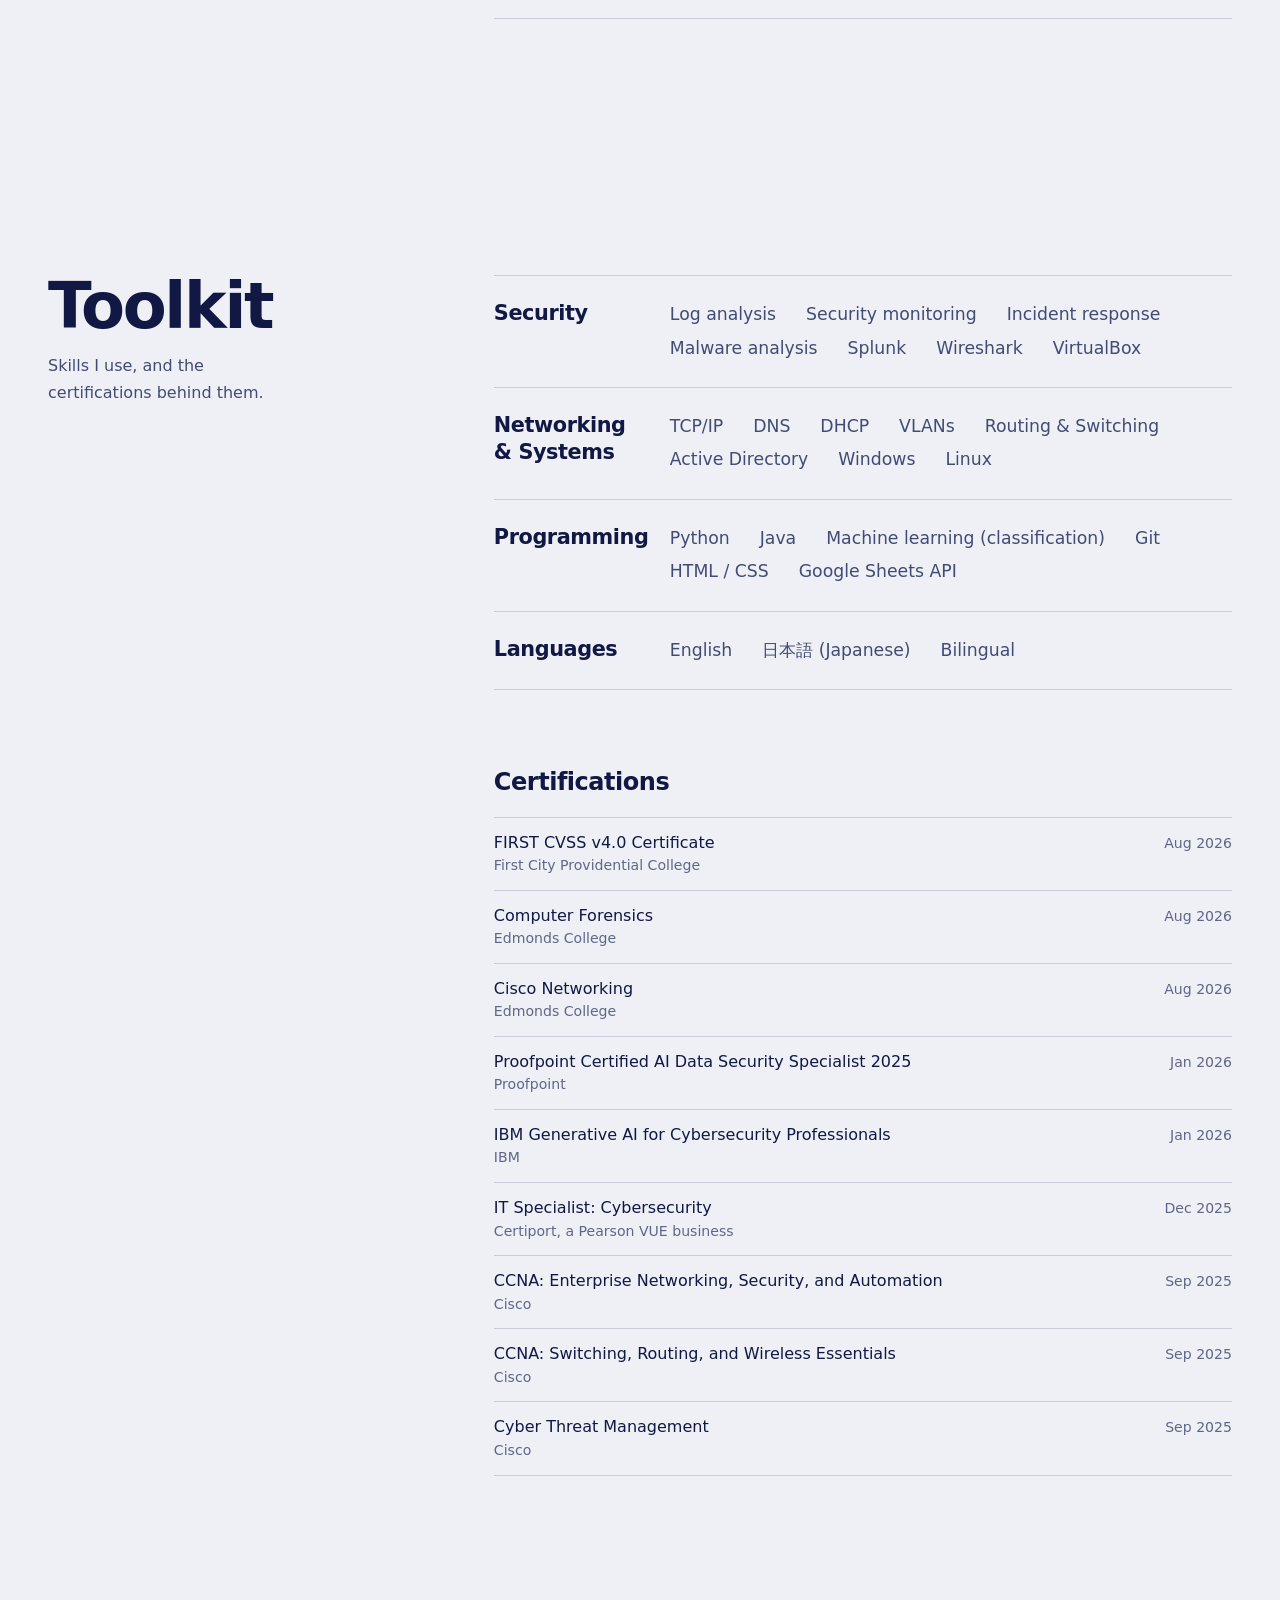
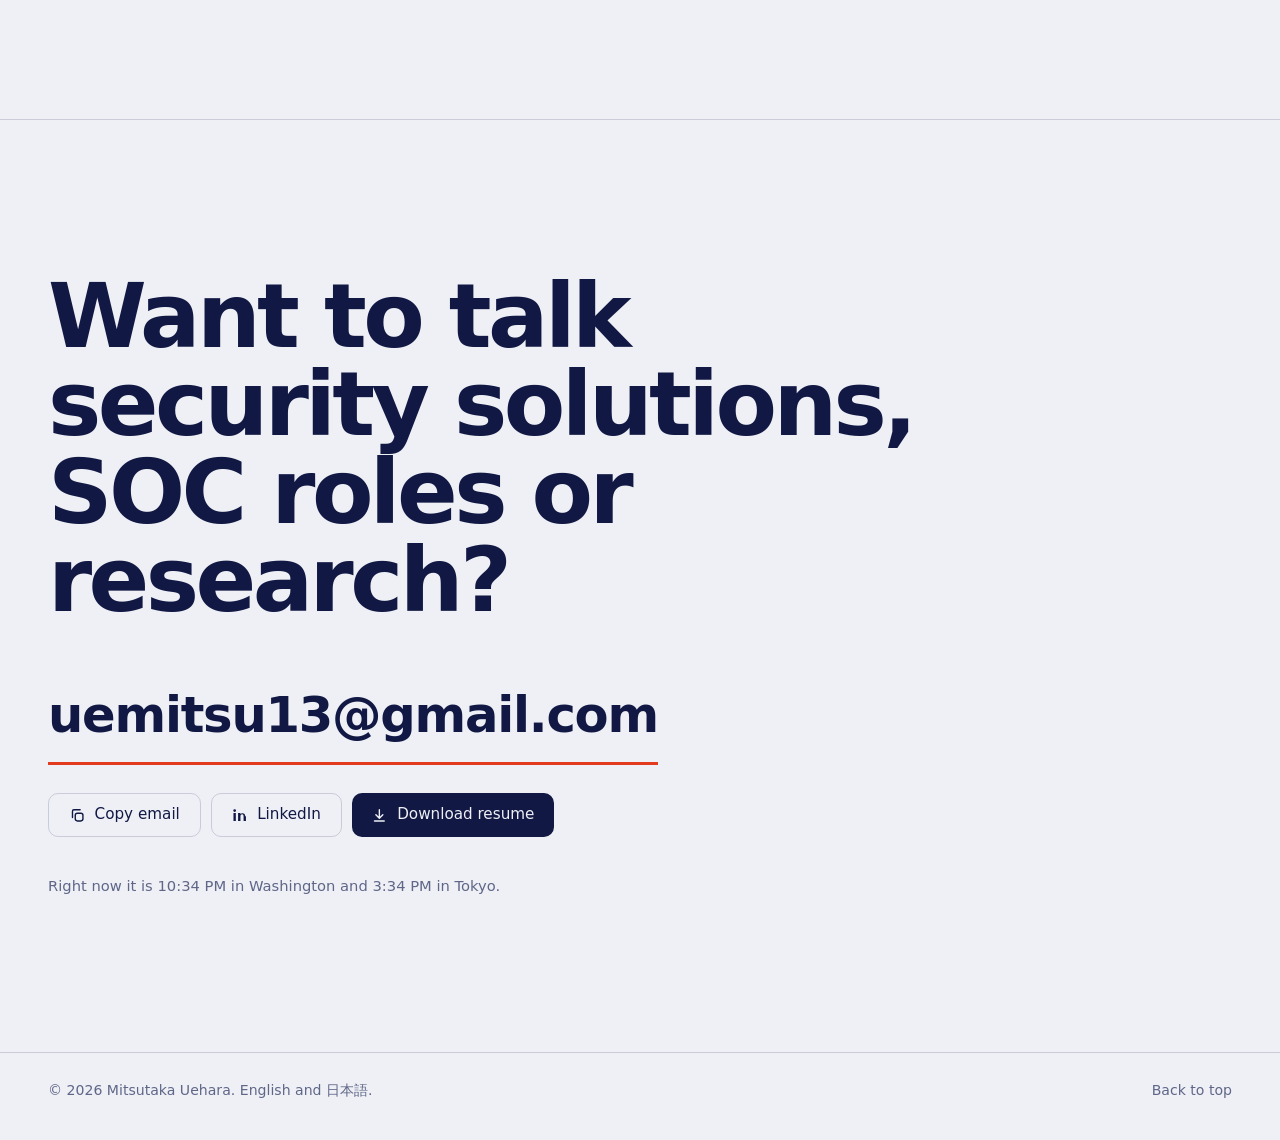
==== commit 39d84021: "Revise education details and update resume link Updated educational background and leadership roles." ====
--- a/index.html
+++ b/index.html
@@ -62,7 +62,7 @@
 <header class="bar">
   <div class="container bar-inner">
     <a class="brand" href="#top" aria-label="Mitsutaka Uehara, back to top">
-      <svg class="mark" viewBox="0 0 32 32" aria-hidden="true"><rect class="mark-bg" width="32" height="32" rx="10"/><path class="mark-mu" d="M6.5 22V10.5l5 6.5 5-6.5V22M20 10.5v6.8a3.25 3.25 0 0 0 6.5 0v-6.8"/><circle class="mark-dot" cx="29" cy="3" r="3.4"/></svg>
+      <svg class="mark" viewBox="0 0 32 32" aria-hidden="true"><rect class="mark-bg" width="32" height="32" rx="10" fill="#111844"/><path class="mark-mu" fill="none" stroke="#ffffff" stroke-width="2.6" stroke-linecap="round" stroke-linejoin="round" d="M6.5 22V10.5l5 6.5 5-6.5V22M20 10.5v6.8a3.25 3.25 0 0 0 6.5 0v-6.8"/><circle class="mark-dot" cx="29" cy="3" r="3.4" fill="#e23b1e" stroke="#ffffff" stroke-width="1.6"/></svg>
       <span>Mitsutaka Uehara</span>
     </a>
 
@@ -188,24 +188,63 @@
         </p>
         <dl class="facts">
           <div class="fact">
-            <dt>Studying</dt>
-            <dd>M.S. in Information Technology Management (Cybersecurity)<span>Central Washington University, expected Aug 2027</span></dd>
-          </div>
-          <div class="fact">
-            <dt>Degrees earned</dt>
-            <dd>A.T.A. in Cyber Defense &amp; Digital Forensics, Edmonds College<span>Ethical hacking and penetration testing, incident response and SIEM, malware analysis, packet analysis</span><span>B.S. in Information Engineering, Kanto Gakuin University, Japan</span></dd>
+            <dt>Education</dt>
+            <dd>
+              <ul class="tl">
+                <li class="tl-item is-live">
+                  <span class="tl-title">M.S. in Information Technology Management (Cybersecurity)</span>
+                  <span class="tl-sub">Central Washington University</span>
+                  <span class="tl-when">Expected Aug 2027</span>
+                </li>
+                <li class="tl-item">
+                  <span class="tl-title">A.T.A. in Cyber Defense &amp; Digital Forensics</span>
+                  <span class="tl-sub">Edmonds College</span><span class="tl-note">Ethical hacking &amp; penetration testing, incident response &amp; SIEM, malware analysis, packet analysis</span>
+                  <span class="tl-when">Aug 2026</span>
+                </li>
+                <li class="tl-item">
+                  <span class="tl-title">B.S. in Information Engineering</span>
+                  <span class="tl-sub">Kanto Gakuin University, Japan</span>
+                  <span class="tl-when">Mar 2024</span>
+                </li>
+              </ul>
+            </dd>
           </div>
           <div class="fact">
             <dt>Leadership</dt>
-            <dd>President, Japanese Student Association<span>Nov 2025 – Aug 2026. Also Head of Media &amp; Communications for Housing Ambassadors, and Programming &amp; Operations Lead for International Coffee House.</span></dd>
+            <dd>
+              <ul class="tl">
+                <li class="tl-item is-live">
+                  <span class="tl-title">Head of Media &amp; Communications</span>
+                  <span class="tl-sub">Housing Ambassadors, Edmonds College</span>
+                  <span class="tl-when">Feb 2026 – Present</span>
+                </li>
+                <li class="tl-item">
+                  <span class="tl-title">President</span>
+                  <span class="tl-sub">Japanese Student Association, Edmonds College</span>
+                  <span class="tl-when">Nov 2025 – Aug 2026</span>
+                </li>
+                <li class="tl-item">
+                  <span class="tl-title">Programming &amp; Operations Lead</span>
+                  <span class="tl-sub">International Coffee House, Edmonds College</span>
+                  <span class="tl-when">Jan 2025 – Aug 2026</span>
+                </li>
+              </ul>
+            </dd>
           </div>
           <div class="fact">
             <dt>Aiming for</dt>
-            <dd>Cybersecurity solutions engineer<span>Also open to SOC analyst roles</span></dd>
+            <dd>
+              <ul class="goals">
+                <li class="goal-main">Cybersecurity solutions engineer</li>
+                <li>SOC analyst</li>
+              </ul>
+            </dd>
           </div>
           <div class="fact">
             <dt>Languages</dt>
-            <dd>English and 日本語, bilingual</dd>
+            <dd>
+              <ul class="goals"><li>English</li><li>日本語</li><li class="goal-note">Bilingual</li></ul>
+            </dd>
           </div>
         </dl>
       </div>
@@ -505,7 +544,7 @@
         <a class="btn btn-line" href="https://www.linkedin.com/in/mitsutaka-uehara" target="_blank" rel="noopener">
           <svg class="i" aria-hidden="true"><use href="#i-linkedin"/></svg>LinkedIn
         </a>
-        <a class="btn btn-solid" href="Mitsutaka Uehara Resume.pdf" download>
+        <a class="btn btn-solid" href="Mitsutaka_Uehara_resume.pdf" download>
           <svg class="i" aria-hidden="true"><use href="#i-download"/></svg>Download resume
         </a>
       </div>
--- a/style.css
+++ b/style.css
@@ -154,13 +154,11 @@
   font-family: var(--f-display); font-stretch: 108%;
   font-weight: 700; font-size: 1.02rem; letter-spacing: -.01em;
 }
-.seal {
-  width: 32px; height: 32px; border-radius: 8px;
-  display: grid; place-items: center;
-  background: var(--signal); color: #fff;
-  font-family: var(--f-body); font-weight: 700; font-size: .95rem; line-height: 1;
-  transform: rotate(-4deg);
-}
+.mark { width: 34px; height: 34px; flex: none; overflow: visible; transition: transform .4s var(--ease); }
+.mark-bg { fill: var(--ink); }
+.mark-mu { fill: none; stroke: var(--paper); stroke-width: 2.6; stroke-linecap: round; stroke-linejoin: round; }
+.mark-dot { fill: var(--signal); stroke: var(--paper); stroke-width: 1.6; }
+.brand:hover .mark { transform: rotate(-6deg); }
 
 .nav { margin-left: auto; display: flex; align-items: center; gap: 8px; }
 .nav-links { display: flex; gap: 2px; margin-right: 6px; }
@@ -451,6 +449,35 @@
 }
 .kit-items { display: flex; flex-wrap: wrap; gap: 4px 30px; font-size: 1.08rem; color: var(--ink-2); }
 
+/* Experience */
+.xp { border-top: 1px solid var(--line); }
+.xp-row {
+  display: grid; grid-template-columns: 10rem minmax(0, 1fr); gap: 6px 28px;
+  padding: 26px 0; border-bottom: 1px solid var(--line);
+}
+.xp-when { padding-top: .35em; font-size: .88rem; line-height: 1.4; color: var(--ink-3); }
+.xp-role {
+  font-family: var(--f-display); font-stretch: 106%;
+  font-weight: 700; font-size: clamp(1.15rem, 2vw, 1.5rem); line-height: 1.2; letter-spacing: -.02em;
+}
+.xp-org { margin-top: 4px; color: var(--ink-2); }
+.xp-desc { margin-top: 10px; max-width: 62ch; font-size: .98rem; line-height: 1.65; color: var(--ink-2); }
+
+/* Certifications */
+.sub-h {
+  margin: clamp(44px, 6vw, 72px) 0 14px;
+  font-family: var(--f-display); font-stretch: 108%;
+  font-weight: 700; font-size: 1.5rem; letter-spacing: -.02em;
+}
+.certs { border-top: 1px solid var(--line); }
+.certs li {
+  display: flex; justify-content: space-between; align-items: baseline; gap: 8px 24px;
+  padding: 14px 0; border-bottom: 1px solid var(--line);
+}
+.cert-name { font-weight: 500; line-height: 1.4; }
+.cert-name span { display: block; margin-top: 2px; font-weight: 400; font-size: .88rem; color: var(--ink-3); }
+.cert-date { flex: none; font-size: .88rem; color: var(--ink-3); white-space: nowrap; }
+
 /* ---------- Contact ---------- */
 .contact { padding-block: clamp(80px, 12vw, 170px); border-top: 1px solid var(--line); margin-top: clamp(64px, 9vw, 120px); }
 .contact-q {
@@ -518,6 +545,7 @@
   .q-status { margin-top: 0; }
   .case { grid-template-columns: 1fr; padding-left: 18px; }
   .case-body { grid-column: 1; }
+  .xp-row { grid-template-columns: 1fr; gap: 4px; }
   .case-cols { grid-template-columns: 1fr; }
   .decisions ul { grid-template-columns: 1fr; }
 }
@@ -548,6 +576,7 @@
   .pg-foot { padding: 14px 16px 18px; }
   .fact { grid-template-columns: 1fr; gap: 2px; }
   .kit-row { grid-template-columns: 1fr; }
+  .xp-row { grid-template-columns: 1fr; }
   .q-title { font-size: 1.35rem; }
 }
 
